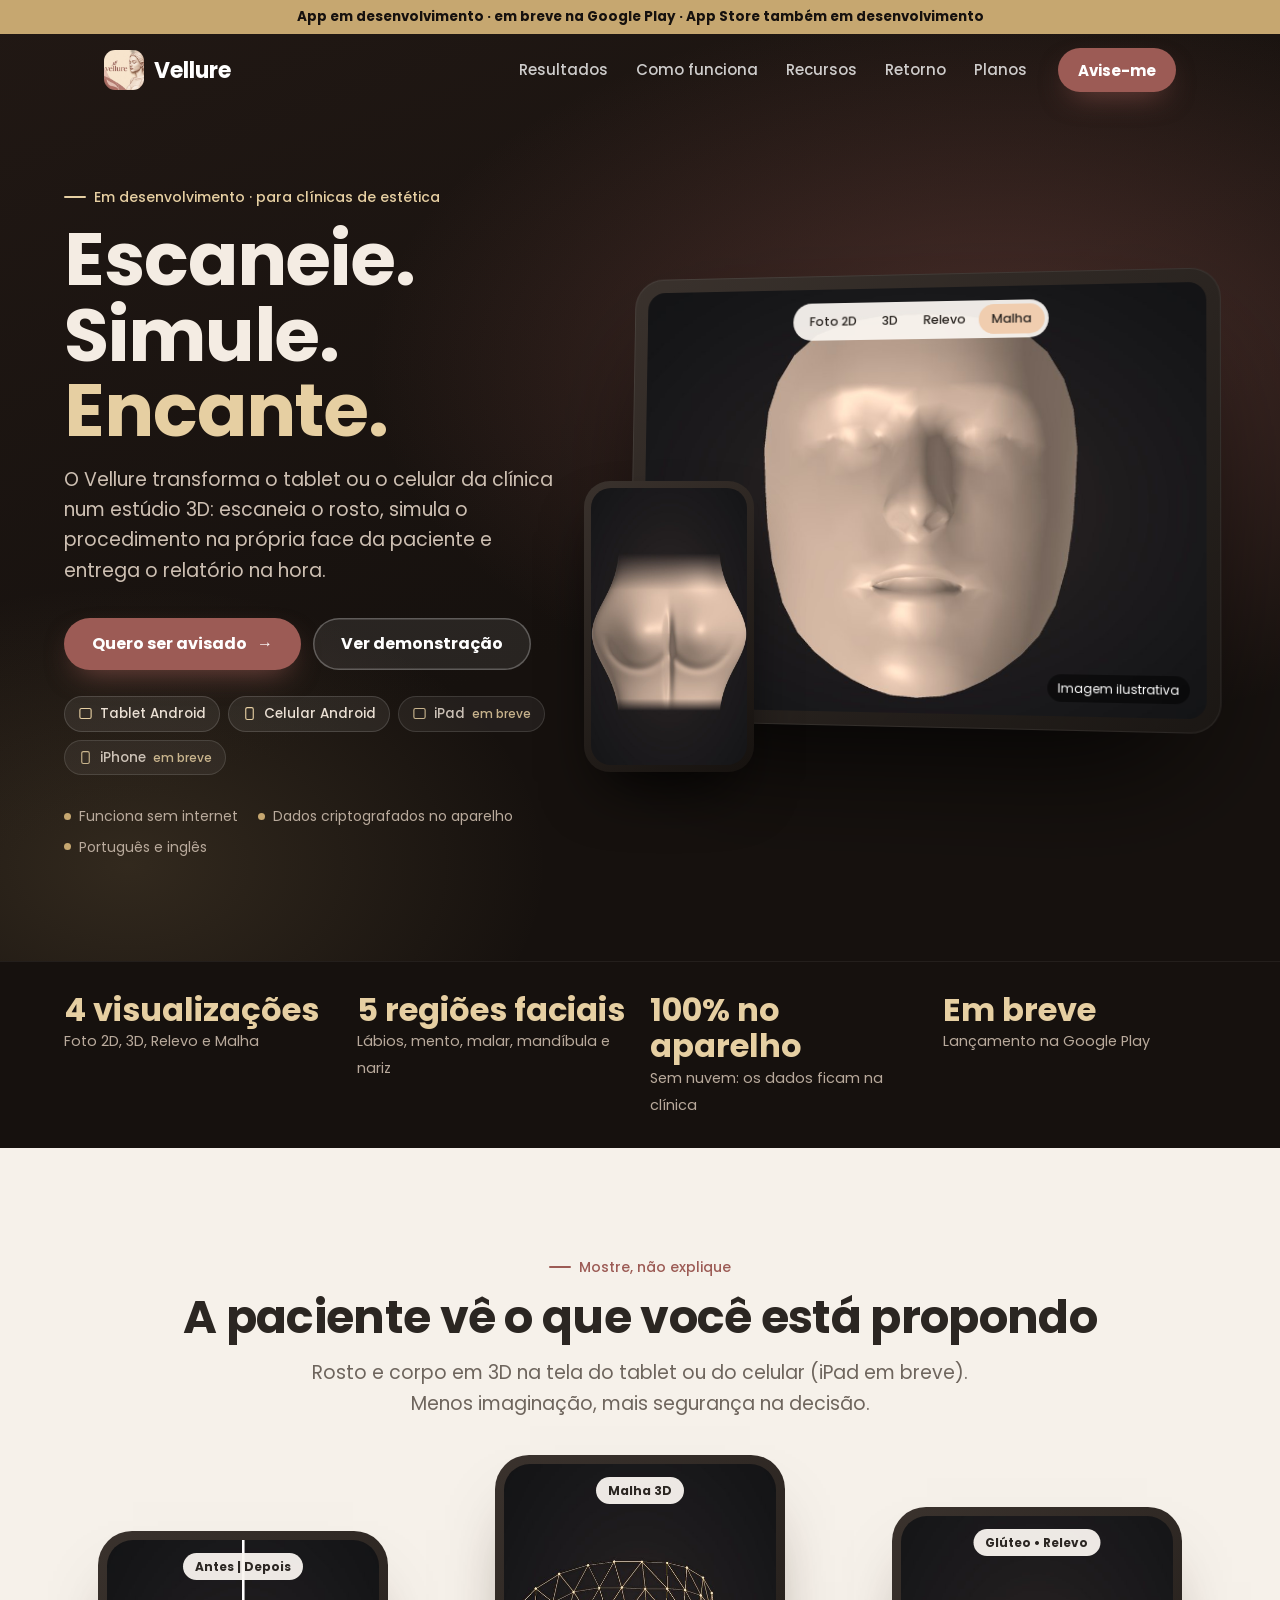
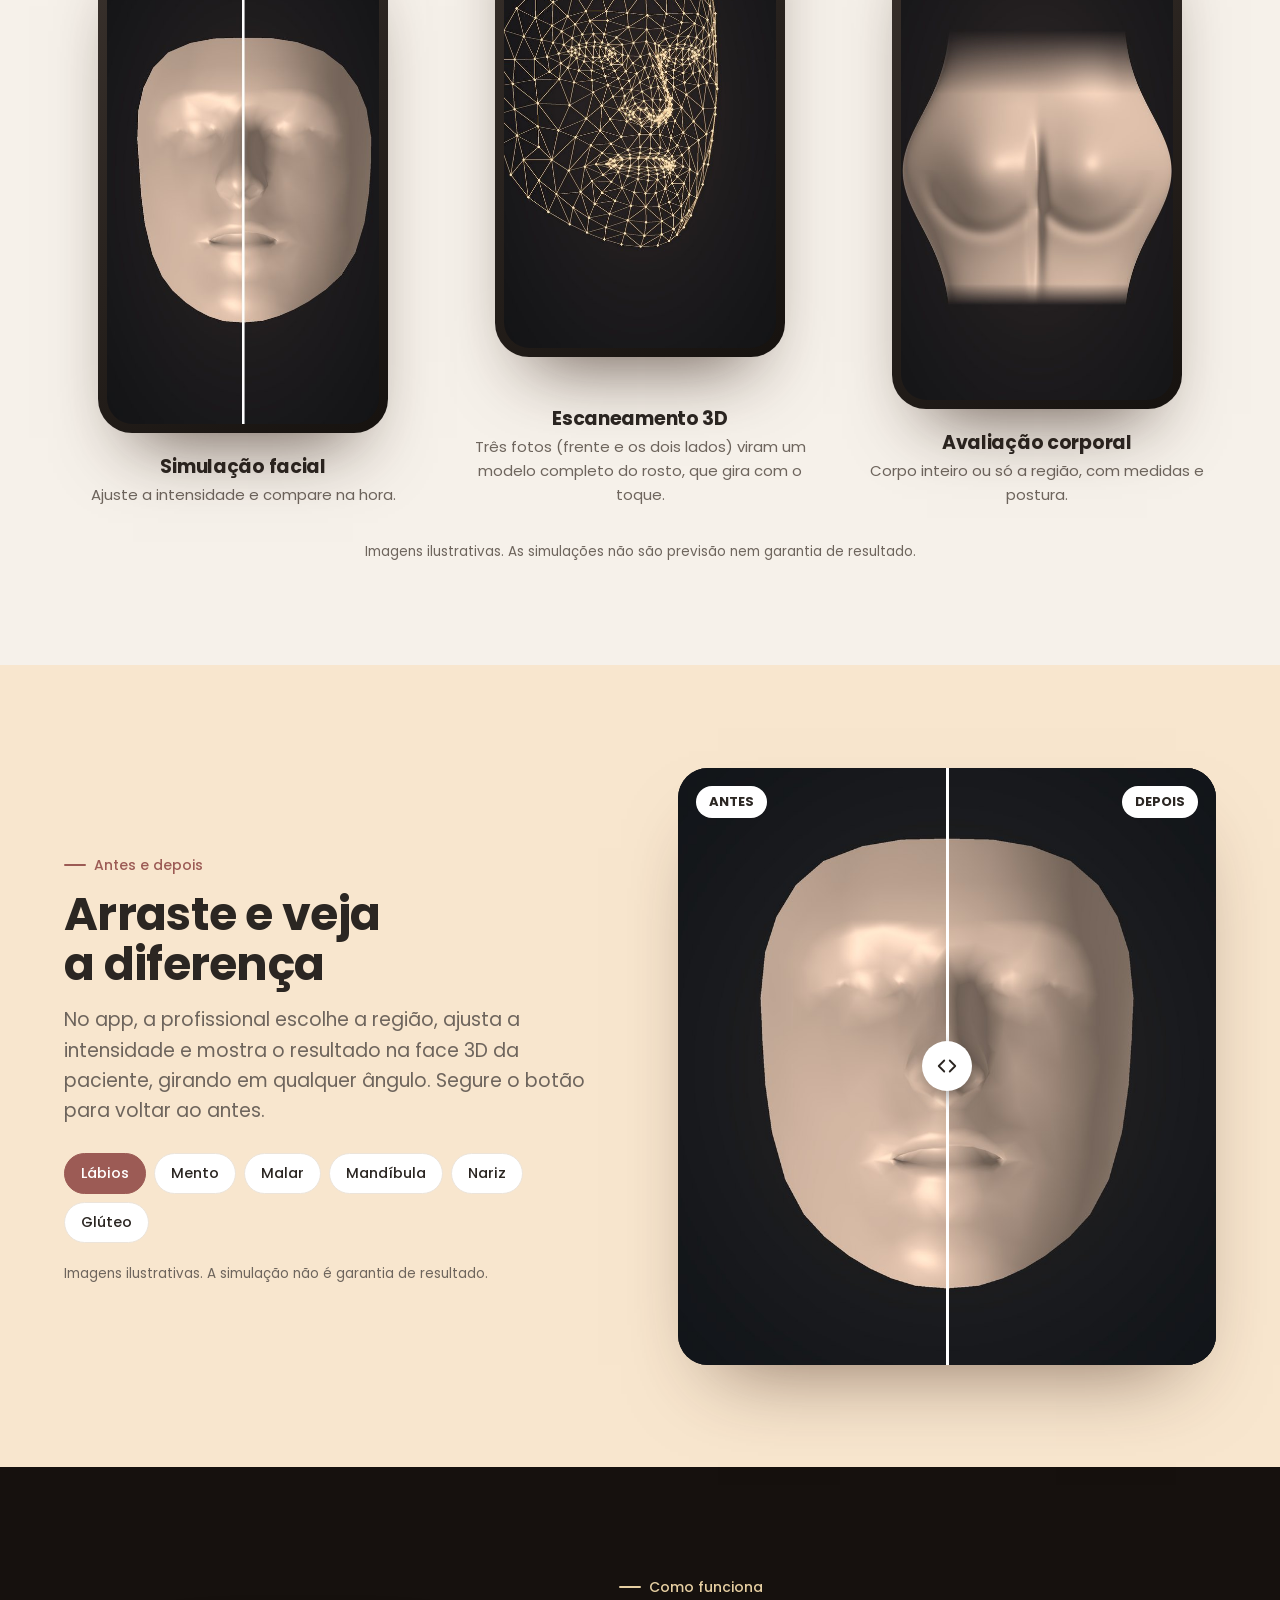
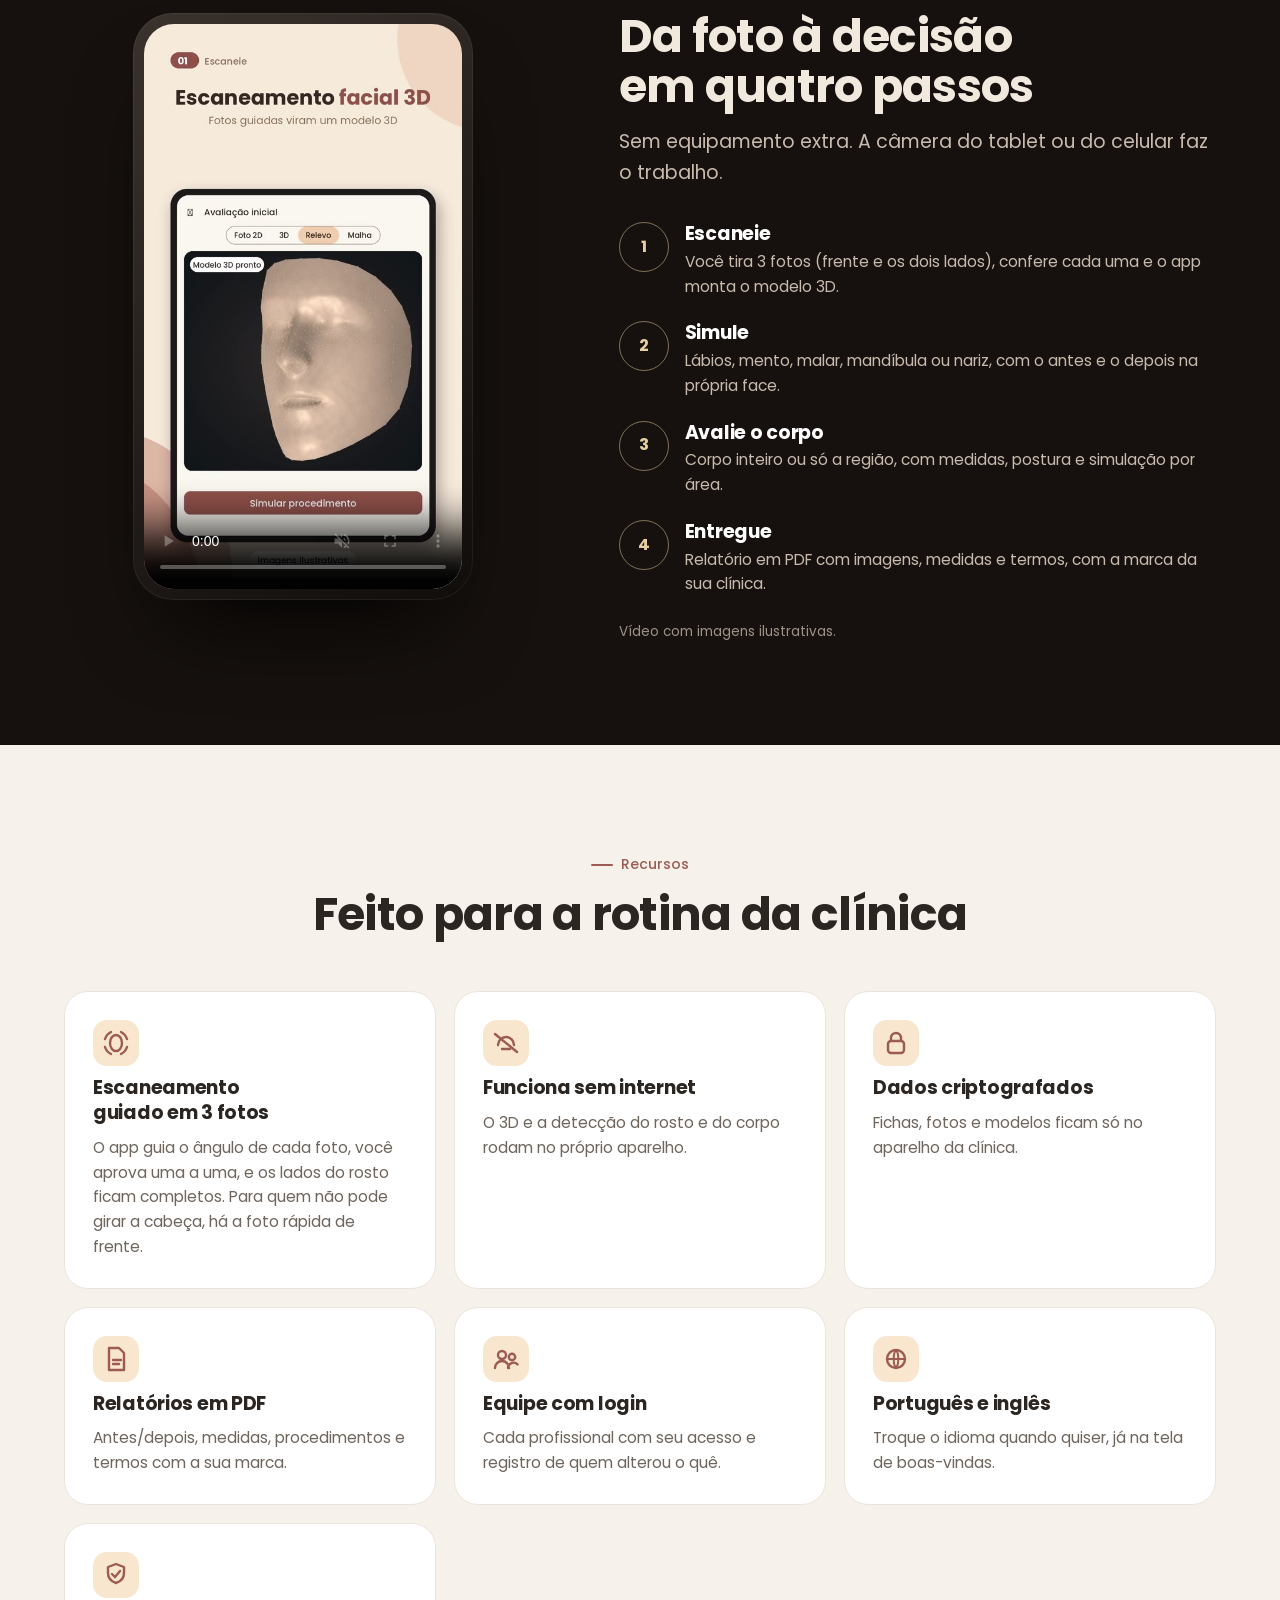
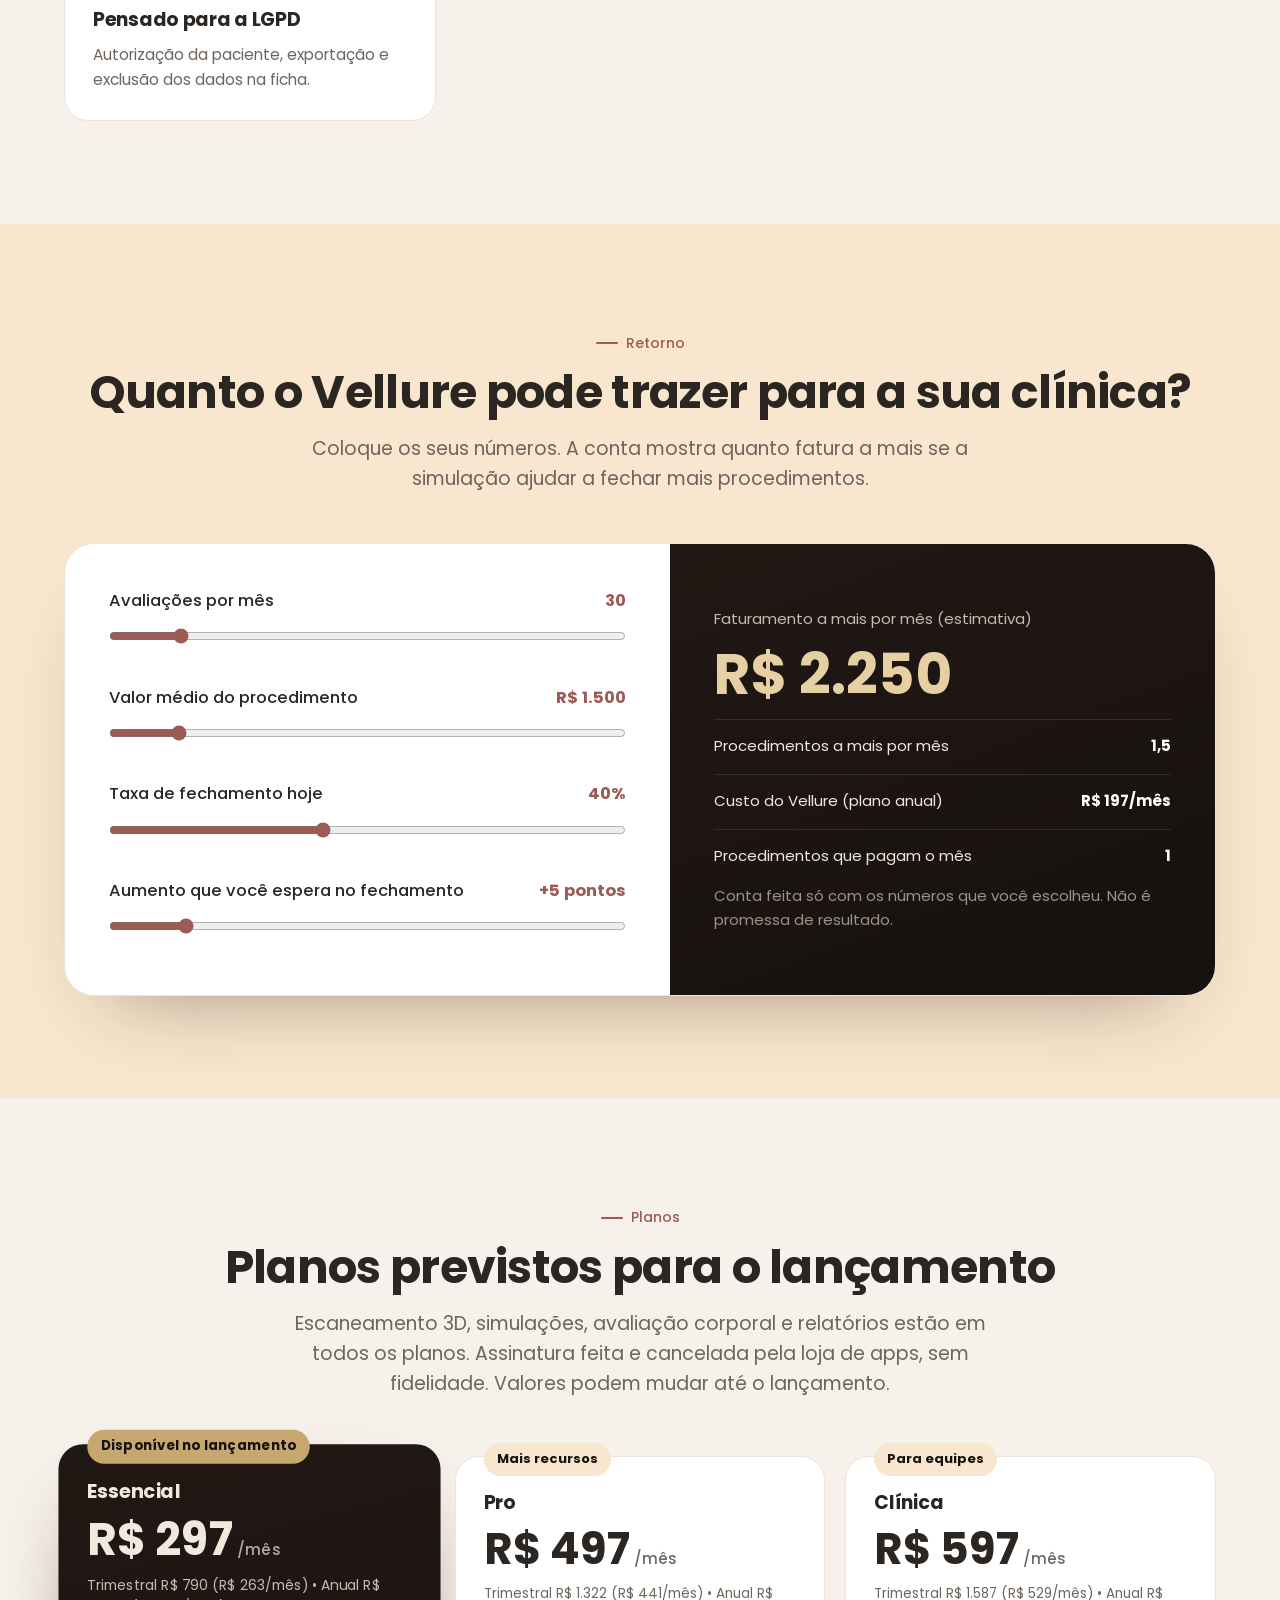
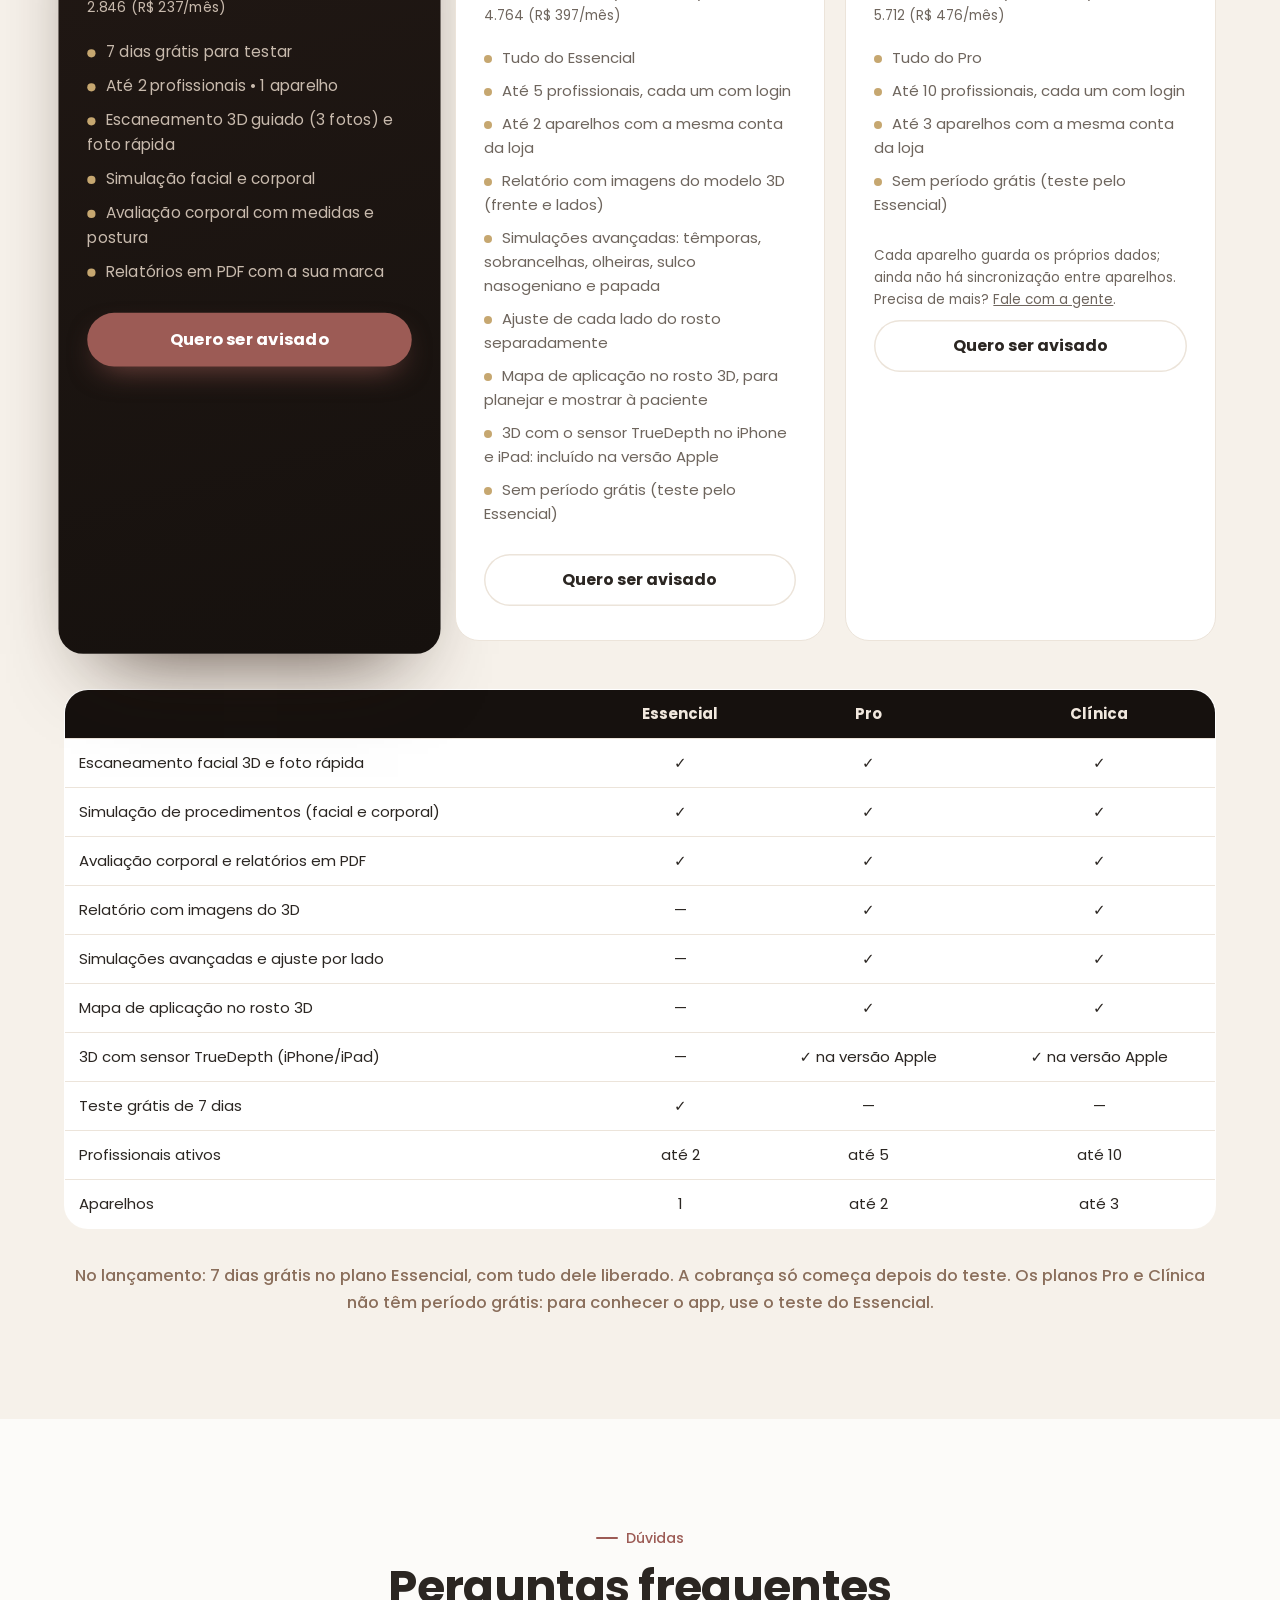
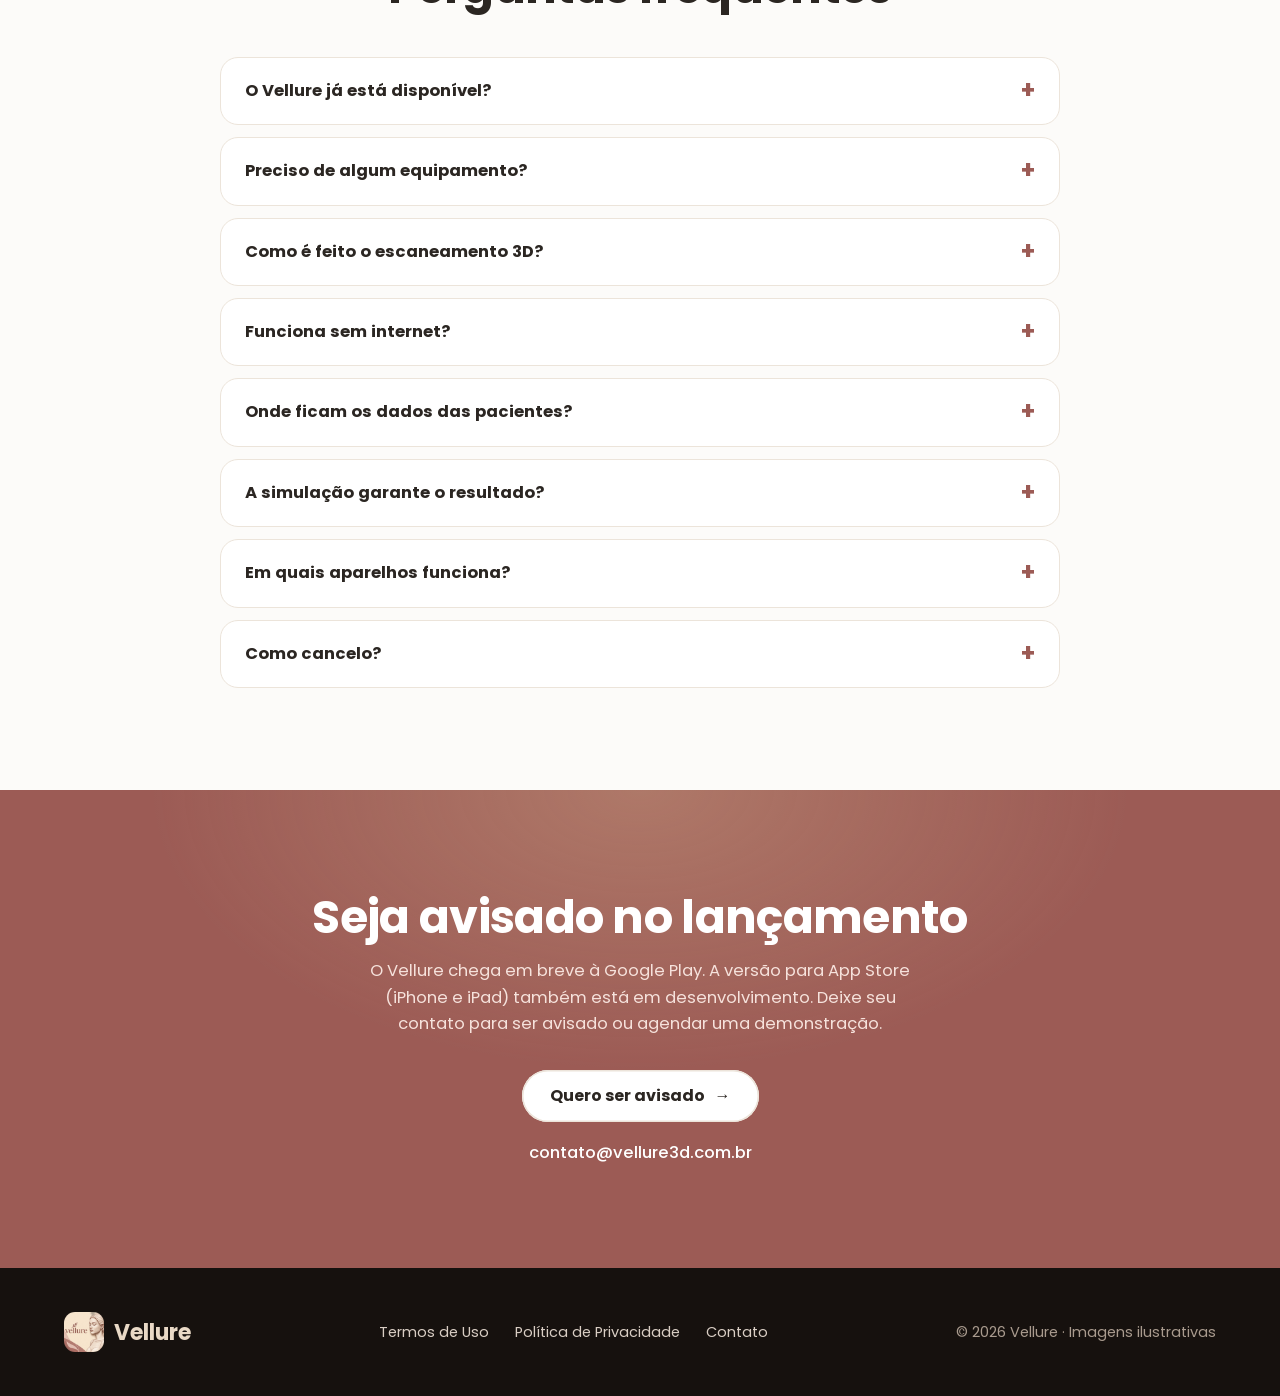
==== index.html @ b87f2107 "Plano Essencial: R$ 297/mês Co-Authored-By: Claude Opus 5.5 <noreply@anthropic.com> Claude-Session: " ====
<!DOCTYPE html>
<html lang="pt-BR">
<head>
<meta charset="utf-8">
<meta name="viewport" content="width=device-width, initial-scale=1">
<title>Vellure — App de avaliação estética 3D para clínicas | Simulação facial e corporal</title>
<meta name="description" content="App para clínicas de estética: escaneamento facial 3D pelo tablet ou celular, simulação de harmonização e procedimentos, avaliação corporal e relatórios em PDF.">
<meta name="keywords" content="app clínica de estética, escaneamento facial 3D, simulação de harmonização facial, avaliação corporal, simulador de procedimentos estéticos, antes e depois">
<meta property="og:type" content="website">
<meta property="og:locale" content="pt_BR">
<meta property="og:site_name" content="Vellure">
<meta property="og:title" content="Vellure — avaliação estética em 3D para clínicas">
<meta property="og:description" content="Escaneie o rosto em 3D, simule o procedimento e entregue o relatório na hora, no tablet ou celular da clínica.">
<meta property="og:image" content="https://vellure3d.com.br/assets/compartilhar.jpg">
<meta property="og:image:width" content="1200">
<meta property="og:image:height" content="630">
<meta property="og:url" content="https://vellure3d.com.br/">
<meta name="twitter:card" content="summary_large_image">
<link rel="canonical" href="https://vellure3d.com.br/">
<link rel="apple-touch-icon" href="assets/icone.png">
<meta name="theme-color" content="#16110E">
<link rel="icon" href="assets/favicon.png">
<link rel="stylesheet" href="style.css?v=4">
<script>document.documentElement.classList.add('js')</script>
<script type="application/ld+json">{"@context": "https://schema.org", "@type": "Organization", "name": "Vellure", "url": "https://vellure3d.com.br/", "logo": "https://vellure3d.com.br/assets/icone.png", "email": "contato@vellure3d.com.br", "areaServed": "BR"}</script>
<script type="application/ld+json">{"@context": "https://schema.org", "@type": "SoftwareApplication", "name": "Vellure", "applicationCategory": "MedicalApplication", "operatingSystem": "Android", "inLanguage": ["pt-BR", "en"], "url": "https://vellure3d.com.br/", "image": "https://vellure3d.com.br/assets/compartilhar.jpg", "description": "App para clínicas de estética: escaneamento facial 3D, simulação de procedimentos, avaliação corporal e relatórios em PDF no tablet ou celular.", "offers": {"@type": "Offer", "price": "297.00", "priceCurrency": "BRL", "description": "Plano Essencial mensal (previsto), com 7 dias grátis"}}</script>
<script type="application/ld+json">{"@context": "https://schema.org", "@type": "FAQPage", "mainEntity": [{"@type": "Question", "name": "O Vellure já está disponível?", "acceptedAnswer": {"@type": "Answer", "text": "Ainda não. O app está em desenvolvimento e em testes. O lançamento será primeiro na Google Play (Android) e depois para iPhone e iPad, que ainda estão em desenvolvimento. Mande um e-mail para contato@vellure3d.com.br para ser avisado."}}, {"@type": "Question", "name": "Preciso de algum equipamento?", "acceptedAnswer": {"@type": "Answer", "text": "Não. O Vellure usa a câmera do próprio tablet ou celular (iPad e iPhone em breve). Funciona bem no celular para o dia a dia; para mostrar à paciente, a tela maior de um tablet ajuda bastante."}}, {"@type": "Question", "name": "Como é feito o escaneamento 3D?", "acceptedAnswer": {"@type": "Answer", "text": "São 3 fotos: de frente, com o rosto virado uns 30° para um lado e uns 30° para o outro. O app mostra o ângulo certo de cada uma, você toca no botão para tirar, confere a foto e aprova antes de seguir. Leva menos de um minuto. Também existe a foto rápida, só de frente, para quem não pode girar a cabeça, mas o escaneamento gera um 3D mais completo."}}, {"@type": "Question", "name": "Funciona sem internet?", "acceptedAnswer": {"@type": "Answer", "text": "Sim. O escaneamento, as simulações e os relatórios funcionam offline. A internet só é usada para confirmar a assinatura na loja de apps."}}, {"@type": "Question", "name": "Onde ficam os dados das pacientes?", "acceptedAnswer": {"@type": "Answer", "text": "Somente no aparelho da clínica, em banco de dados criptografado. A Vellure não recebe nem armazena dados de pacientes. Os arquivos só saem do aparelho quando a clínica exporta, gera um relatório ou faz backup."}}, {"@type": "Question", "name": "A simulação garante o resultado?", "acceptedAnswer": {"@type": "Answer", "text": "Não. As simulações são ilustrativas e servem para alinhar expectativas. O resultado real depende da avaliação clínica, da técnica e de cada paciente."}}, {"@type": "Question", "name": "Em quais aparelhos funciona?", "acceptedAnswer": {"@type": "Answer", "text": "No lançamento: tablets e celulares Android. A versão para iPad e iPhone está em desenvolvimento e já vem com um extra pronto: nos aparelhos com Face ID, o 3D do rosto é feito com o sensor TrueDepth, que mede a profundidade real em 3 capturas (frente e os dois lados). Incluído nos planos Pro e Clínica."}}, {"@type": "Question", "name": "Como cancelo?", "acceptedAnswer": {"@type": "Answer", "text": "Pela própria loja de apps, em Assinaturas, a qualquer momento. Os 7 dias grátis são do plano Essencial: cancelando antes do fim deles, nada é cobrado."}}]}</script>
</head>
<body>

<header id="topo">
  <div class="aviso-dev"><span>App em desenvolvimento</span> · <span>em breve na Google&nbsp;Play</span> · <span>App&nbsp;Store também em desenvolvimento</span></div>
  <div class="topo">
    <a class="marca" href="#inicio"><img src="assets/icone.png" alt="Logo do Vellure">Vellure</a>
    <nav class="menu" aria-label="Seções">
      <a href="#resultados">Resultados</a>
      <a href="#como-funciona">Como funciona</a>
      <a href="#recursos">Recursos</a>
      <a href="#calculadora">Retorno</a>
      <a href="#planos">Planos</a>
    </nav>
    <a class="btn cheio" href="#contato">Avise-me</a>
  </div>
</header>

<main id="inicio">

<section class="hero">
  <div class="hero-in">
    <div>
      <span class="eyebrow">Em desenvolvimento · para clínicas de estética</span>
      <h1>Escaneie. Simule. <em>Encante.</em></h1>
      <p class="lead">O Vellure transforma o tablet ou o celular da clínica num estúdio 3D: escaneia o rosto, simula o procedimento na própria face da paciente e entrega o relatório na hora.</p>
      <div class="hero-acoes">
        <a class="btn cheio" href="#contato">Quero ser avisado <span class="seta">→</span></a>
        <a class="btn vidro" href="#como-funciona">Ver demonstração</a>
      </div>
      <div class="aparelhos" aria-label="Aparelhos compatíveis"><span class="ap"><svg viewBox="0 0 24 24" aria-hidden="true"><rect x="3" y="4" width="18" height="16" rx="2.5"/></svg>Tablet Android</span><span class="ap"><svg viewBox="0 0 24 24" aria-hidden="true"><rect x="6" y="2.5" width="12" height="19" rx="2.5"/></svg>Celular Android</span><span class="ap breve"><svg viewBox="0 0 24 24" aria-hidden="true"><rect x="3" y="4" width="18" height="16" rx="2.5"/></svg>iPad <em>em breve</em></span><span class="ap breve"><svg viewBox="0 0 24 24" aria-hidden="true"><rect x="6" y="2.5" width="12" height="19" rx="2.5"/></svg>iPhone <em>em breve</em></span></div>
      <div class="confianca"><span>Funciona sem internet</span><span>Dados criptografados no aparelho</span><span>Português e inglês</span></div>
    </div>
    <div class="palco">
      <div class="tablet">
        <div class="tela-t">
          <video id="loop" src="assets/hero-loop.mp4" poster="assets/hero-loop.jpg" autoplay muted loop playsinline aria-label="Modelo 3D de rosto girando"></video>
          <div class="abas" aria-hidden="true"><span>Foto 2D</span><span>3D</span><span id="ab-relevo">Relevo</span><span id="ab-malha" class="on">Malha</span></div>
          <span class="chip-tela">Imagem ilustrativa</span>
        </div>
      </div>
      <div class="celular"><img src="assets/tel-corpo.jpg" alt="Avaliação corporal em relevo 3D"></div>
    </div>
  </div>
</section>

<div class="faixa">
  <div class="wrap">
    <div><b>4 visualizações</b><span>Foto 2D, 3D, Relevo e Malha</span></div>
    <div><b>5 regiões faciais</b><span>Lábios, mento, malar, mandíbula e nariz</span></div>
    <div><b>100% no aparelho</b><span>Sem nuvem: os dados ficam na clínica</span></div>
    <div><b>Em breve</b><span>Lançamento na Google Play</span></div>
  </div>
</div>

<section class="band" id="resultados">
  <div class="wrap centro">
    <span class="eyebrow">Mostre, não explique</span>
    <h2>A paciente vê o que você está propondo</h2>
    <p class="lead">Rosto e corpo em 3D na tela do tablet ou do celular (iPad em breve). Menos imaginação, mais segurança na decisão.</p>
    <div class="trio">
      <figure class="surge">
        <div class="cel"><img src="assets/tel-face.jpg" alt="Face 3D com antes e depois lado a lado" loading="lazy"><span class="rot">Antes | Depois</span></div>
        <figcaption><h3>Simulação facial</h3><p>Ajuste a intensidade e compare na hora.</p></figcaption>
      </figure>
      <figure class="surge">
        <div class="cel"><img src="assets/tel-malha.jpg" alt="Malha 3D do rosto" loading="lazy"><span class="rot">Malha 3D</span></div>
        <figcaption><h3>Escaneamento 3D</h3><p>Três fotos (frente e os dois lados) viram um modelo completo do rosto, que gira com o toque.</p></figcaption>
      </figure>
      <figure class="surge">
        <div class="cel"><img src="assets/tel-corpo.jpg" alt="Glúteo em relevo 3D" loading="lazy"><span class="rot">Glúteo • Relevo</span></div>
        <figcaption><h3>Avaliação corporal</h3><p>Corpo inteiro ou só a região, com medidas e postura.</p></figcaption>
      </figure>
    </div>
    <p class="nota" style="margin-top:34px">Imagens ilustrativas. As simulações não são previsão nem garantia de resultado.</p>
  </div>
</section>

<section class="band creme">
  <div class="wrap ad">
    <div class="surge">
      <span class="eyebrow">Antes e depois</span>
      <h2>Arraste e veja a diferença</h2>
      <p class="lead">No app, a profissional escolhe a região, ajusta a intensidade e mostra o resultado na face 3D da paciente, girando em qualquer ângulo. Segure o botão para voltar ao antes.</p>
      <div class="chips"><span class="on">Lábios</span><span>Mento</span><span>Malar</span><span>Mandíbula</span><span>Nariz</span><span>Glúteo</span></div>
      <p class="nota" style="margin-top:20px">Imagens ilustrativas. A simulação não é garantia de resultado.</p>
    </div>
    <div class="comp surge" id="comp">
      <img src="assets/antes.jpg" alt="Antes: modelo 3D do rosto">
      <img class="depois" src="assets/depois.jpg" alt="Depois: simulação de volume nos lábios">
      <div class="barra"></div>
      <span class="rotulo" style="left:18px">ANTES</span>
      <span class="rotulo" style="right:18px">DEPOIS</span>
      <input type="range" min="0" max="100" value="50" aria-label="Comparar antes e depois" id="compx">
    </div>
  </div>
</section>

<section class="band escuro" id="como-funciona">
  <div class="wrap demo">
    <div class="cel-video surge">
      <video src="assets/demo.mp4" poster="assets/demo-capa.jpg" controls muted loop playsinline preload="metadata"></video>
    </div>
    <div>
      <span class="eyebrow">Como funciona</span>
      <h2>Da foto à decisão em quatro passos</h2>
      <p class="lead">Sem equipamento extra. A câmera do tablet ou do celular faz o trabalho.</p>
      <ol class="passos">
        <li><div><h3>Escaneie</h3><p>Você tira 3 fotos (frente e os dois lados), confere cada uma e o app monta o modelo 3D.</p></div></li>
        <li><div><h3>Simule</h3><p>Lábios, mento, malar, mandíbula ou nariz, com o antes e o depois na própria face.</p></div></li>
        <li><div><h3>Avalie o corpo</h3><p>Corpo inteiro ou só a região, com medidas, postura e simulação por área.</p></div></li>
        <li><div><h3>Entregue</h3><p>Relatório em PDF com imagens, medidas e termos, com a marca da sua clínica.</p></div></li>
      </ol>
      <p class="nota" style="color:#9E9288;margin-top:24px">Vídeo com imagens ilustrativas.</p>
    </div>
  </div>
</section>

<section class="band" id="recursos">
  <div class="wrap centro">
    <span class="eyebrow">Recursos</span>
    <h2>Feito para a rotina da clínica</h2>
    <div class="recursos" style="text-align:left">
      <div class="recurso surge"><svg viewBox="0 0 46 46" aria-hidden="true"><rect width="46" height="46" rx="14" fill="#F8E6CE"/><ellipse cx="23" cy="23" rx="6" ry="8" fill="none" stroke="#9C5B55" stroke-width="2.4"/><path d="M12 19a12 12 0 0 1 6-7M34 27a12 12 0 0 1-6 7M28 12a12 12 0 0 1 6 7M18 34a12 12 0 0 1-6-7" fill="none" stroke="#9C5B55" stroke-width="2.4" stroke-linecap="round"/></svg><h3>Escaneamento guiado em 3 fotos</h3><p>O app guia o ângulo de cada foto, você aprova uma a uma, e os lados do rosto ficam completos. Para quem não pode girar a cabeça, há a foto rápida de frente.</p></div>
      <div class="recurso surge"><svg viewBox="0 0 46 46" aria-hidden="true"><rect width="46" height="46" rx="14" fill="#F8E6CE"/><path d="M15 25a8 8 0 0 1 16 0M19 29h8" stroke="#9C5B55" stroke-width="2.4" fill="none" stroke-linecap="round"/><path d="M12 14l22 18" stroke="#9C5B55" stroke-width="2.4" stroke-linecap="round"/></svg><h3>Funciona sem internet</h3><p>O 3D e a detecção do rosto e do corpo rodam no próprio aparelho.</p></div>
      <div class="recurso surge"><svg viewBox="0 0 46 46" aria-hidden="true"><rect width="46" height="46" rx="14" fill="#F8E6CE"/><rect x="15" y="21" width="16" height="12" rx="3" fill="none" stroke="#9C5B55" stroke-width="2.4"/><path d="M18 21v-3a5 5 0 0 1 10 0v3" fill="none" stroke="#9C5B55" stroke-width="2.4"/></svg><h3>Dados criptografados</h3><p>Fichas, fotos e modelos ficam só no aparelho da clínica.</p></div>
      <div class="recurso surge"><svg viewBox="0 0 46 46" aria-hidden="true"><rect width="46" height="46" rx="14" fill="#F8E6CE"/><path d="M16 12h10l5 5v17H16z" fill="none" stroke="#9C5B55" stroke-width="2.4" stroke-linejoin="round"/><path d="M20 24h8M20 28h6" stroke="#9C5B55" stroke-width="2.4" stroke-linecap="round"/></svg><h3>Relatórios em PDF</h3><p>Antes/depois, medidas, procedimentos e termos com a sua marca.</p></div>
      <div class="recurso surge"><svg viewBox="0 0 46 46" aria-hidden="true"><rect width="46" height="46" rx="14" fill="#F8E6CE"/><circle cx="19" cy="19" r="4" fill="none" stroke="#9C5B55" stroke-width="2.4"/><circle cx="29" cy="21" r="3.2" fill="none" stroke="#9C5B55" stroke-width="2.4"/><path d="M12 32a7 7 0 0 1 14 0M25 32a5.5 5.5 0 0 1 9.5-3.6" fill="none" stroke="#9C5B55" stroke-width="2.4" stroke-linecap="round"/></svg><h3>Equipe com login</h3><p>Cada profissional com seu acesso e registro de quem alterou o quê.</p></div>
      <div class="recurso surge"><svg viewBox="0 0 46 46" aria-hidden="true"><rect width="46" height="46" rx="14" fill="#F8E6CE"/><circle cx="23" cy="23" r="9" fill="none" stroke="#9C5B55" stroke-width="2.4"/><path d="M14 23h18M23 14c3 3 3 15 0 18M23 14c-3 3-3 15 0 18" fill="none" stroke="#9C5B55" stroke-width="2"/></svg><h3>Português e inglês</h3><p>Troque o idioma quando quiser, já na tela de boas-vindas.</p></div>
      <div class="recurso surge"><svg viewBox="0 0 46 46" aria-hidden="true"><rect width="46" height="46" rx="14" fill="#F8E6CE"/><path d="M23 12l8 3v6c0 5-3.5 8.5-8 10-4.5-1.5-8-5-8-10v-6z" fill="none" stroke="#9C5B55" stroke-width="2.4" stroke-linejoin="round"/><path d="M19 22l3 3 5-6" fill="none" stroke="#9C5B55" stroke-width="2.4" stroke-linecap="round"/></svg><h3>Pensado para a LGPD</h3><p>Autorização da paciente, exportação e exclusão dos dados na ficha.</p></div>
    </div>
  </div>
</section>

<section class="band creme" id="calculadora">
  <div class="wrap centro">
    <span class="eyebrow">Retorno</span>
    <h2>Quanto o Vellure pode trazer para a sua clínica?</h2>
    <p class="lead">Coloque os seus números. A conta mostra quanto fatura a mais se a simulação ajudar a fechar mais procedimentos.</p>
    <div class="calc surge">
      <div class="calc-in">
        <div class="campo"><label for="c-av">Avaliações por mês <output id="o-av"></output></label><input type="range" id="c-av" min="5" max="200" step="1" value="30"></div>
        <div class="campo"><label for="c-tk">Valor médio do procedimento <output id="o-tk"></output></label><input type="range" id="c-tk" min="300" max="10000" step="100" value="1500"></div>
        <div class="campo"><label for="c-fc">Taxa de fechamento hoje <output id="o-fc"></output></label><input type="range" id="c-fc" min="5" max="90" step="1" value="40"></div>
        <div class="campo"><label for="c-ga">Aumento que você espera no fechamento <output id="o-ga"></output></label><input type="range" id="c-ga" min="1" max="30" step="1" value="5"></div>
      </div>
      <div class="calc-out" aria-live="polite">
        <p>Faturamento a mais por mês (estimativa)</p>
        <div class="grande" id="r-rec">R$ 0</div>
        <div class="linha"><span>Procedimentos a mais por mês</span><b id="r-proc">0</b></div>
        <div class="linha"><span>Custo do Vellure (plano anual)</span><b>R$ 197/mês</b></div>
        <div class="linha"><span>Procedimentos que pagam o mês</span><b id="r-paga">1</b></div>
        <p class="nota" style="color:#9E9288">Conta feita só com os números que você escolheu. Não é promessa de resultado.</p>
      </div>
    </div>
  </div>
</section>

<section class="band" id="planos">
  <div class="wrap centro">
    <span class="eyebrow">Planos</span>
    <h2>Planos previstos para o lançamento</h2>
    <p class="lead">Escaneamento 3D, simulações, avaliação corporal e relatórios estão em todos os planos. Assinatura feita e cancelada pela loja de apps, sem fidelidade. Valores podem mudar até o lançamento.</p>
    <div class="planos">
      <div class="plano dest">
        <span class="badge">Disponível no lançamento</span>
        <h3>Essencial</h3>
        <div class="preco">R$ 297<small> /mês</small></div>
        <p class="nota">Trimestral R$ 790 (R$ 263/mês) • Anual R$ 2.846 (R$ 237/mês)</p>
        <ul><li>7 dias grátis para testar</li><li>Até 2 profissionais • 1 aparelho</li><li>Escaneamento 3D guiado (3 fotos) e foto rápida</li><li>Simulação facial e corporal</li><li>Avaliação corporal com medidas e postura</li><li>Relatórios em PDF com a sua marca</li></ul>
        <a class="btn cheio" href="#contato">Quero ser avisado</a>
      </div>
      <div class="plano">
        <span class="badge" style="background:var(--creme)">Mais recursos</span>
        <h3>Pro</h3>
        <div class="preco">R$ 497<small> /mês</small></div>
        <p class="nota">Trimestral R$ 1.322 (R$ 441/mês) • Anual R$ 4.764 (R$ 397/mês)</p>
        <ul><li>Tudo do Essencial</li><li>Até 5 profissionais, cada um com login</li><li>Até 2 aparelhos com a mesma conta da loja</li><li>Relatório com imagens do modelo 3D (frente e lados)</li><li>Simulações avançadas: têmporas, sobrancelhas, olheiras, sulco nasogeniano e papada</li><li>Ajuste de cada lado do rosto separadamente</li><li>Mapa de aplicação no rosto 3D, para planejar e mostrar à paciente</li><li>3D com o sensor TrueDepth no iPhone e iPad: incluído na versão Apple</li><li>Sem período grátis (teste pelo Essencial)</li></ul>
        <a class="btn claro" href="#contato">Quero ser avisado</a>
      </div>
      <div class="plano">
        <span class="badge" style="background:var(--creme)">Para equipes</span>
        <h3>Clínica</h3>
        <div class="preco">R$ 597<small> /mês</small></div>
        <p class="nota">Trimestral R$ 1.587 (R$ 529/mês) • Anual R$ 5.712 (R$ 476/mês)</p>
        <ul><li>Tudo do Pro</li><li>Até 10 profissionais, cada um com login</li><li>Até 3 aparelhos com a mesma conta da loja</li><li>Sem período grátis (teste pelo Essencial)</li></ul>
        <p class="nota">Cada aparelho guarda os próprios dados; ainda não há sincronização entre aparelhos. Precisa de mais? <a href="mailto:contato@vellure3d.com.br?subject=Plano%20Cl%C3%ADnica">Fale com a gente</a>.</p>
        <a class="btn claro" href="#contato">Quero ser avisado</a>
      </div>
    </div>
    <div class="comparar">
      <table>
        <thead><tr><th></th><th>Essencial</th><th>Pro</th><th>Clínica</th></tr></thead>
        <tbody>
          <tr><td>Escaneamento facial 3D e foto rápida</td><td>✓</td><td>✓</td><td>✓</td></tr>
          <tr><td>Simulação de procedimentos (facial e corporal)</td><td>✓</td><td>✓</td><td>✓</td></tr>
          <tr><td>Avaliação corporal e relatórios em PDF</td><td>✓</td><td>✓</td><td>✓</td></tr>
          <tr><td>Relatório com imagens do 3D</td><td>—</td><td>✓</td><td>✓</td></tr>
          <tr><td>Simulações avançadas e ajuste por lado</td><td>—</td><td>✓</td><td>✓</td></tr>
          <tr><td>Mapa de aplicação no rosto 3D</td><td>—</td><td>✓</td><td>✓</td></tr>
          <tr><td>3D com sensor TrueDepth (iPhone/iPad)</td><td>—</td><td>✓ na versão Apple</td><td>✓ na versão Apple</td></tr>
          <tr><td>Teste grátis de 7 dias</td><td>✓</td><td>—</td><td>—</td></tr>
          <tr><td>Profissionais ativos</td><td>até 2</td><td>até 5</td><td>até 10</td></tr>
          <tr><td>Aparelhos</td><td>1</td><td>até 2</td><td>até 3</td></tr>
        </tbody>
      </table>
    </div>
    <p class="teste">No lançamento: 7 dias grátis no plano Essencial, com tudo dele liberado. A cobrança só começa depois do teste. Os planos Pro e Clínica não têm período grátis: para conhecer o app, use o teste do Essencial.</p>
  </div>
</section>

<section class="band" id="perguntas" style="background:var(--papel)">
  <div class="wrap centro">
    <span class="eyebrow">Dúvidas</span>
    <h2>Perguntas frequentes</h2>
    <div class="faq">
      <details><summary>O Vellure já está disponível?</summary><p>Ainda não. O app está em desenvolvimento e em testes. O lançamento será primeiro na Google Play (Android) e depois para iPhone e iPad, que ainda estão em desenvolvimento. Mande um e-mail para contato@vellure3d.com.br para ser avisado.</p></details>
      <details><summary>Preciso de algum equipamento?</summary><p>Não. O Vellure usa a câmera do próprio tablet ou celular (iPad e iPhone em breve). Funciona bem no celular para o dia a dia; para mostrar à paciente, a tela maior de um tablet ajuda bastante.</p></details>
      <details><summary>Como é feito o escaneamento 3D?</summary><p>São 3 fotos: de frente, com o rosto virado uns 30° para um lado e uns 30° para o outro. O app mostra o ângulo certo de cada uma, você toca no botão para tirar, confere a foto e aprova antes de seguir. Leva menos de um minuto. Também existe a foto rápida, só de frente, para quem não pode girar a cabeça, mas o escaneamento gera um 3D mais completo.</p></details>
      <details><summary>Funciona sem internet?</summary><p>Sim. O escaneamento, as simulações e os relatórios funcionam offline. A internet só é usada para confirmar a assinatura na loja de apps.</p></details>
      <details><summary>Onde ficam os dados das pacientes?</summary><p>Somente no aparelho da clínica, em banco de dados criptografado. A Vellure não recebe nem armazena dados de pacientes. Os arquivos só saem do aparelho quando a clínica exporta, gera um relatório ou faz backup.</p></details>
      <details><summary>A simulação garante o resultado?</summary><p>Não. As simulações são ilustrativas e servem para alinhar expectativas. O resultado real depende da avaliação clínica, da técnica e de cada paciente.</p></details>
      <details><summary>Em quais aparelhos funciona?</summary><p>No lançamento: tablets e celulares Android. A versão para iPad e iPhone está em desenvolvimento e já vem com um extra pronto: nos aparelhos com Face ID, o 3D do rosto é feito com o sensor TrueDepth, que mede a profundidade real em 3 capturas (frente e os dois lados). Incluído nos planos Pro e Clínica.</p></details>
      <details><summary>Como cancelo?</summary><p>Pela própria loja de apps, em Assinaturas, a qualquer momento. Os 7 dias grátis são do plano Essencial: cancelando antes do fim deles, nada é cobrado.</p></details>
    </div>
  </div>
</section>

<section class="band final" id="contato">
  <div class="wrap">
    <h2>Seja avisado no lançamento</h2>
    <p>O Vellure chega em breve à Google Play. A versão para App Store (iPhone e iPad) também está em desenvolvimento. Deixe seu contato para ser avisado ou agendar uma demonstração.</p>
    <a class="btn claro" href="mailto:contato@vellure3d.com.br?subject=Quero%20ser%20avisado%20do%20lan%C3%A7amento%20do%20Vellure">Quero ser avisado <span class="seta">→</span></a>
    <span class="contato">contato@vellure3d.com.br</span>
  </div>
</section>

</main>

<footer>
  <div class="rodape">
    <a class="marca" href="#inicio" style="color:#E9D9C6"><img src="assets/icone.png" alt="Logo do Vellure">Vellure</a>
    <nav aria-label="Rodapé">
      <a href="termos.html">Termos de Uso</a>
      <a href="privacidade.html">Política de Privacidade</a>
      <a href="#contato">Contato</a>
    </nav>
    <span>© 2026 Vellure · Imagens ilustrativas</span>
  </div>
</footer>

<script>
{
  const topo = document.getElementById('topo');
  const onScroll = () => topo.classList.toggle('solido', scrollY > 40);
  addEventListener('scroll', onScroll, { passive: true });
  onScroll();

  const comp = document.getElementById('comp');
  const cx = document.getElementById('compx');
  const setX = v => comp.style.setProperty('--x', v + '%');
  cx.addEventListener('input', () => setX(cx.value));
  setX(cx.value);

  const loop = document.getElementById('loop');
  const abR = document.getElementById('ab-relevo'), abM = document.getElementById('ab-malha');
  const sync = () => {
    const t = (loop.currentTime || 0) % 6;
    const malha = Math.cos(2 * Math.PI * t / 6) > 0;
    abM.classList.toggle('on', malha);
    abR.classList.toggle('on', !malha);
  };
  loop.addEventListener('timeupdate', sync);

  const $ = id => document.getElementById(id);
  const brl = v => 'R$ ' + Math.round(v).toLocaleString('pt-BR');
  const calc = () => {
    const av = +$('c-av').value, tk = +$('c-tk').value, fc = +$('c-fc').value, ga = +$('c-ga').value;
    $('o-av').textContent = av;
    $('o-tk').textContent = brl(tk);
    $('o-fc').textContent = fc + '%';
    $('o-ga').textContent = '+' + ga + ' pontos';
    const extra = av * Math.min(ga, 100 - fc) / 100;
    $('r-proc').textContent = extra.toLocaleString('pt-BR', { maximumFractionDigits: 1 });
    $('r-rec').textContent = brl(extra * tk);
    $('r-paga').textContent = Math.max(1, Math.ceil(197 / tk));
  };
  ['c-av', 'c-tk', 'c-fc', 'c-ga'].forEach(id => $(id).addEventListener('input', calc));
  calc();

  const io = new IntersectionObserver(es => es.forEach(e => {
    if (e.isIntersecting) { e.target.classList.add('vis'); io.unobserve(e.target); }
  }), { threshold: 0.15 });
  document.querySelectorAll('.surge').forEach(el => io.observe(el));
}
</script>
</body>
</html>
---- style.css ----
/*
VOICE: premium e calmo, como uma clínica de alto padrão; frases curtas.
IDEA: a consulta de avaliação: o tablet na mão da profissional mostrando o 3D da paciente.
PICTURE: tablet com o 3D girando (vídeo em loop) + celular sobreposto; depois três celulares com resultados.
COLOUR and TYPE: noite quente #16110E com brilho rosé, creme Vellure #F8E6CE, rosé #9C5B55, dourado #C6A770, taupe #8A6E5B; Poppins (fonte do app).
LAYOUT: abertura escura em tela cheia, faixas alternando creme/branco/escuro, calculadora e planos centrados.
*/
@font-face{font-family:Poppins;src:url(fonts/Poppins-Light.ttf) format("truetype");font-weight:300;font-display:swap}
@font-face{font-family:Poppins;src:url(fonts/Poppins-Regular.ttf) format("truetype");font-weight:400;font-display:swap}
@font-face{font-family:Poppins;src:url(fonts/Poppins-Medium.ttf) format("truetype");font-weight:500;font-display:swap}
@font-face{font-family:Poppins;src:url(fonts/Poppins-Bold.ttf) format("truetype");font-weight:700;font-display:swap}

:root{
  color-scheme:light;
  --noite:#16110E;--noite2:#211814;--creme:#F8E6CE;--creme2:#F6F1EA;--papel:#FCFBF9;
  --taupe:#8A6E5B;--rose:#9C5B55;--rose-esc:#7E4440;--ouro:#C6A770;--ouro-cl:#E6CFA2;
  --ink:#2B2622;--suave:#6E655D;--linha:#ECE4DA;--raio:24px;
}
*{box-sizing:border-box;min-width:0}
html{scroll-behavior:smooth;scroll-padding-top:80px}
body{margin:0;background:var(--creme2);color:var(--ink);font:400 16.5px/1.6 Poppins,system-ui,-apple-system,"Segoe UI",sans-serif;overflow-x:clip}
img,video{max-width:100%;display:block}
a{color:inherit}
h1,h2,h3{margin:0;font-weight:700;letter-spacing:-.015em;text-wrap:balance}
h1{font-size:clamp(40px,6vw,74px);line-height:1.02}
h2{font-size:clamp(30px,3.8vw,46px);line-height:1.08}
h3{font-size:19px;line-height:1.3;font-weight:600}
p{margin:0}
.band{padding:clamp(64px,8vw,120px) max(5vw,18px)}
.wrap{max-width:1200px;margin:0 auto}
.centro{text-align:center}
.centro .lead{margin-inline:auto}
.lead{font-size:clamp(17px,1.5vw,19px);color:var(--suave);max-width:58ch;margin-top:16px}
.nota{font-size:13.5px;color:var(--suave)}
.eyebrow{display:inline-flex;align-items:center;gap:8px;font-size:14px;font-weight:500;color:var(--rose);margin-bottom:14px}
.eyebrow::before{content:"";width:22px;height:2px;background:currentColor;border-radius:2px}

/* botões */
.btn{display:inline-flex;align-items:center;justify-content:center;gap:10px;min-height:52px;padding:14px 28px;border-radius:999px;font:600 16px/1 Poppins,sans-serif;text-decoration:none;border:0;cursor:pointer;transition:transform .2s,background .2s,box-shadow .2s}
.btn:hover{transform:translateY(-2px)}
.btn:focus-visible,a:focus-visible,summary:focus-visible,input:focus-visible{outline:3px solid var(--ouro);outline-offset:3px}
.btn.cheio{background:var(--rose);color:#fff;box-shadow:0 12px 30px -12px rgba(156,91,85,.8)}
.btn.cheio:hover{background:var(--rose-esc)}
.btn.vidro{background:rgba(255,255,255,.08);color:#fff;box-shadow:inset 0 0 0 1.5px rgba(255,255,255,.25)}
.btn.claro{background:#fff;color:var(--ink);box-shadow:inset 0 0 0 1.5px var(--linha)}
.seta{transition:transform .2s}.btn:hover .seta{transform:translateX(4px)}

/* topo */
header{position:fixed;inset:0 0 auto;z-index:30;transition:background .3s,box-shadow .3s}
header.solido{background:rgba(22,17,14,.88);backdrop-filter:blur(12px);box-shadow:0 1px 0 rgba(255,255,255,.06)}
header.claro{position:sticky;background:rgba(246,241,234,.92);backdrop-filter:blur(12px);border-bottom:1px solid var(--linha)}
.topo{max-width:1200px;margin:0 auto;display:flex;align-items:center;gap:18px;padding:14px max(5vw,18px)}
.marca{display:flex;align-items:center;gap:10px;text-decoration:none;font-weight:700;font-size:22px;color:#fff}
header.claro .marca{color:var(--rose)}
.marca img{width:40px;height:40px;border-radius:11px}
nav.menu{display:flex;gap:2px;margin-left:auto}
nav.menu a{text-decoration:none;color:rgba(255,255,255,.78);font-weight:500;font-size:15px;padding:10px 13px;border-radius:12px}
nav.menu a:hover{color:#fff;background:rgba(255,255,255,.08)}
.topo .btn{min-height:44px;padding:10px 20px;font-size:15px}

/* abertura */
.hero{position:relative;background:radial-gradient(900px 520px at 78% 38%,rgba(156,91,85,.38),transparent 70%),radial-gradient(600px 400px at 10% 90%,rgba(198,167,112,.16),transparent 70%),linear-gradient(160deg,var(--noite2),var(--noite) 60%);color:#F4ECE3;overflow:hidden;padding:clamp(120px,14vw,150px) max(5vw,18px) clamp(70px,8vw,110px)}
.hero-in{max-width:1200px;margin:0 auto;display:grid;grid-template-columns:minmax(0,.95fr) minmax(0,1.15fr);gap:clamp(32px,5vw,70px);align-items:center;position:relative;z-index:1}
.hero h1 em{font-style:normal;color:var(--ouro-cl)}
.hero .lead{color:#CDBFB2}
.hero .eyebrow{color:var(--ouro-cl)}
.hero-acoes{display:flex;gap:12px;flex-wrap:wrap;margin-top:32px}
.confianca{display:flex;flex-wrap:wrap;gap:8px 20px;margin-top:30px;font-size:14px;color:#B9AA9C}
.confianca span{display:inline-flex;align-items:center;gap:8px}
.confianca span::before{content:"";width:7px;height:7px;border-radius:50%;background:var(--ouro)}

.palco{position:relative;padding-bottom:40px}
.tablet{position:relative;border-radius:30px;padding:14px;background:linear-gradient(145deg,#3a322d,#1b1714);box-shadow:0 60px 120px -40px rgba(0,0,0,.9),0 0 0 1px rgba(255,255,255,.07) inset;transform:perspective(1600px) rotateY(-9deg) rotateX(3deg);transition:transform .6s}
.palco:hover .tablet{transform:perspective(1600px) rotateY(-4deg) rotateX(1deg)}
.tela-t{position:relative;border-radius:18px;overflow:hidden;aspect-ratio:4/3;background:#121316}
.tela-t video,.tela-t img{width:100%;height:100%;object-fit:cover}
.abas{position:absolute;top:14px;left:50%;transform:translateX(-50%);display:flex;background:rgba(250,246,241,.94);border-radius:999px;padding:4px;font-size:12.5px;font-weight:500;color:var(--ink);white-space:nowrap}
.abas span{padding:5px 13px;border-radius:999px;transition:background .4s}
.abas .on{background:#F0CDAF}
.chip-tela{position:absolute;right:16px;bottom:14px;background:rgba(0,0,0,.5);color:#fff;font-size:12px;padding:4px 10px;border-radius:999px}
.celular{position:absolute;left:-6%;bottom:-6px;width:min(30%,170px);border-radius:26px;padding:7px;background:linear-gradient(145deg,#3a322d,#16120f);box-shadow:0 30px 60px -20px rgba(0,0,0,.9)}
.celular img{border-radius:20px;aspect-ratio:9/16;object-fit:cover;width:100%}

/* faixa */
.faixa{background:var(--noite);color:#EADFD3;padding:30px max(5vw,18px);border-top:1px solid rgba(255,255,255,.06)}
.faixa .wrap{display:grid;grid-template-columns:repeat(4,minmax(0,1fr));gap:20px}
.faixa b{display:block;font-size:clamp(24px,2.6vw,32px);color:var(--ouro-cl);line-height:1.15}
.faixa span{font-size:14.5px;color:#B9AA9C}

/* três celulares */
.trio{display:grid;grid-template-columns:repeat(3,minmax(0,1fr));gap:clamp(18px,3vw,40px);margin-top:64px;align-items:end}
.trio figure{margin:0;text-align:center}
.trio .cel{border-radius:34px;padding:9px;background:linear-gradient(145deg,#3a322d,#16120f);box-shadow:0 40px 70px -35px rgba(40,20,10,.7);max-width:290px;margin:0 auto;position:relative}
.trio .cel img{border-radius:26px;aspect-ratio:9/16;object-fit:cover;width:100%}
.trio figure:nth-child(2) .cel{transform:translateY(-28px)}
.trio .rot{position:absolute;top:22px;left:50%;transform:translateX(-50%);background:rgba(250,246,241,.94);font-size:12px;font-weight:600;padding:4px 12px;border-radius:999px;white-space:nowrap}
.trio figcaption{margin-top:22px}
.trio figcaption p{color:var(--suave);font-size:15px;margin-top:4px}

/* antes e depois */
.creme{background:var(--creme)}
.ad{display:grid;grid-template-columns:minmax(0,1fr) minmax(0,1fr);gap:clamp(30px,6vw,90px);align-items:center}
.comp{position:relative;border-radius:30px;overflow:hidden;aspect-ratio:9/10;background:#121316;box-shadow:0 40px 80px -40px rgba(60,30,20,.6);user-select:none;touch-action:pan-y}
.comp img{position:absolute;inset:0;width:100%;height:100%;object-fit:cover}
.comp .depois{clip-path:inset(0 0 0 var(--x,50%))}
.comp .barra{position:absolute;top:0;bottom:0;left:var(--x,50%);width:3px;margin-left:-1.5px;background:#fff;pointer-events:none}
.comp .barra::after{content:"";position:absolute;top:50%;left:50%;width:50px;height:50px;margin:-25px 0 0 -25px;border-radius:50%;background:#fff url("data:image/svg+xml,%3Csvg xmlns='http://www.w3.org/2000/svg' viewBox='0 0 24 24'%3E%3Cpath d='M9 6l-6 6 6 6M15 6l6 6-6 6' fill='none' stroke='%232B2622' stroke-width='2' stroke-linecap='round' stroke-linejoin='round'/%3E%3C/svg%3E") center/22px no-repeat;box-shadow:0 6px 18px rgba(0,0,0,.35)}
.comp .rotulo{position:absolute;top:18px;background:#fff;color:var(--ink);font-weight:700;font-size:13px;padding:6px 13px;border-radius:999px;pointer-events:none}
.comp input{position:absolute;inset:0;width:100%;height:100%;opacity:0;cursor:ew-resize;margin:0}
.chips{display:flex;flex-wrap:wrap;gap:8px;margin-top:26px}
.chips span{font-weight:500;font-size:14.5px;background:#fff;border:1.5px solid var(--linha);border-radius:999px;padding:8px 16px}
.chips span.on{background:var(--rose);border-color:var(--rose);color:#fff}

/* como funciona */
.escuro{background:var(--noite);color:#F1E8DE}
.escuro .lead{color:#C8BAAD}
.escuro .eyebrow{color:var(--ouro-cl)}
.demo{display:grid;grid-template-columns:minmax(0,.8fr) minmax(0,1fr);gap:clamp(36px,6vw,100px);align-items:center}
.cel-video{justify-self:center;width:min(100%,340px);border-radius:40px;padding:11px;background:linear-gradient(145deg,#3a322d,#100d0b);box-shadow:0 50px 90px -40px #000,0 0 0 1px rgba(255,255,255,.06) inset}
.cel-video video{width:100%;aspect-ratio:9/16;object-fit:cover;border-radius:30px;background:#000}
.passos{list-style:none;margin:34px 0 0;padding:0;display:grid;gap:22px;counter-reset:p}
.passos li{display:grid;grid-template-columns:48px minmax(0,1fr);gap:18px;align-items:start}
.passos li::before{counter-increment:p;content:counter(p);width:48px;height:48px;border-radius:50%;display:grid;place-items:center;border:1.5px solid rgba(230,207,162,.5);color:var(--ouro-cl);font-weight:700}
.passos h3{color:#fff;margin-bottom:3px}
.passos p{color:#C8BAAD;font-size:15.5px}

/* recursos */
.recursos{display:grid;grid-template-columns:repeat(3,minmax(0,1fr));gap:18px;margin-top:52px}
.recurso{background:#fff;border:1px solid var(--linha);border-radius:var(--raio);padding:28px;display:grid;gap:10px;align-content:start;transition:transform .25s,box-shadow .25s}
.recurso:hover{transform:translateY(-4px);box-shadow:0 24px 50px -30px rgba(80,40,20,.35)}
.recurso svg{width:46px;height:46px}
.recurso p{color:var(--suave);font-size:15.5px}

/* calculadora */
.calc{display:grid;grid-template-columns:minmax(0,1fr) minmax(0,.9fr);margin-top:48px;background:#fff;border-radius:30px;overflow:hidden;box-shadow:0 40px 80px -50px rgba(60,30,20,.5);border:1px solid var(--linha);text-align:left}
.calc-in{padding:clamp(26px,4vw,44px);display:grid;gap:24px}
.campo label{display:flex;justify-content:space-between;gap:12px;font-weight:500;margin-bottom:6px}
.campo output{color:var(--rose);font-weight:700;white-space:nowrap}
input[type=range]{width:100%;accent-color:var(--rose);height:32px;margin:0}
.calc-out{background:linear-gradient(160deg,var(--noite2),var(--noite));color:#F1E8DE;padding:clamp(26px,4vw,44px);display:grid;gap:16px;align-content:center}
.calc-out .grande{font-size:clamp(38px,4.6vw,56px);font-weight:700;color:var(--ouro-cl);line-height:1;white-space:nowrap}
.calc-out p{color:#C8BAAD;font-size:15px}
.calc-out .linha{display:flex;justify-content:space-between;gap:12px;border-top:1px solid rgba(255,255,255,.1);padding-top:14px;font-size:15px}
.calc-out .linha b{color:#fff;white-space:nowrap}

/* planos */
.planos{display:grid;grid-template-columns:repeat(3,minmax(0,1fr));gap:20px;margin-top:56px;align-items:stretch;text-align:left}
.plano{background:#fff;border:1px solid var(--linha);border-radius:var(--raio);padding:34px 28px;display:grid;gap:10px;align-content:start;position:relative}
.plano.dest{background:linear-gradient(165deg,var(--noite2),var(--noite));color:#F1E8DE;border:0;box-shadow:0 40px 80px -40px rgba(40,20,10,.8);transform:scale(1.03)}
.plano.dest .nota,.plano.dest li{color:#C8BAAD}
.plano .badge{position:absolute;top:-14px;left:28px;background:var(--ouro);color:var(--noite);font-size:13px;font-weight:700;padding:6px 13px;border-radius:999px}
.preco{font-size:clamp(34px,3.4vw,44px);font-weight:700;white-space:nowrap;line-height:1.1}
.preco small{font-size:15px;font-weight:500;opacity:.7}
.plano ul{margin:10px 0 18px;padding:0;list-style:none;display:grid;gap:9px;color:var(--suave);font-size:15px}
.plano li::before{content:"";display:inline-block;width:8px;height:8px;border-radius:50%;background:var(--ouro);margin-right:10px;vertical-align:middle}
.plano .btn{width:100%}
.teste{margin-top:34px;font-weight:500;color:var(--taupe)}

/* perguntas */
.faq{max-width:840px;margin:44px auto 0;display:grid;gap:12px;text-align:left}
details{background:#fff;border:1px solid var(--linha);border-radius:18px;padding:0 24px}
summary{cursor:pointer;list-style:none;font-weight:600;padding:20px 0;display:flex;justify-content:space-between;gap:16px}
summary::-webkit-details-marker{display:none}
summary::after{content:"+";font-size:24px;line-height:1;color:var(--rose);transition:transform .2s}
details[open] summary::after{transform:rotate(45deg)}
details p{padding:0 0 22px;color:var(--suave)}

/* final */
.final{background:radial-gradient(700px 400px at 50% 0,rgba(230,207,162,.25),transparent 70%),var(--rose);color:#fff;text-align:center}
.final p{color:#F6E2DC;margin:16px auto 32px;max-width:52ch}
.final .contato{display:block;margin-top:18px;color:#fff;font-weight:500}

footer{background:var(--noite);color:#A99B8E;padding:44px max(5vw,18px);font-size:14.5px}
.rodape{max-width:1200px;margin:0 auto;display:flex;gap:24px;justify-content:space-between;flex-wrap:wrap;align-items:center}
.rodape nav{display:flex;gap:6px;flex-wrap:wrap}
.rodape nav a{color:#D9CEC4;text-decoration:none;padding:8px 10px;border-radius:10px}
.rodape nav a:hover{background:#2a2420;color:#fff}

/* páginas de texto */
.doc{max-width:780px;margin:0 auto;padding:clamp(40px,6vw,80px) max(5vw,18px)}
.doc h1{font-size:clamp(30px,4vw,40px);margin-bottom:8px}
.doc h2{font-size:21px;margin:34px 0 10px}
.doc p,.doc li{color:#3E3630;margin-bottom:12px}
.doc .nota{margin-bottom:28px}

/* entrada suave */
.js .surge{opacity:0;transform:translateY(26px);transition:opacity .8s,transform .8s}
.js .surge.vis{opacity:1;transform:none}

@media (max-width:960px){
  .hero-in,.demo,.ad,.calc{grid-template-columns:minmax(0,1fr)}
  .tablet{transform:none}.palco:hover .tablet{transform:none}
  .faixa .wrap{grid-template-columns:repeat(2,minmax(0,1fr))}
  .recursos{grid-template-columns:repeat(2,minmax(0,1fr))}
  .planos{grid-template-columns:minmax(0,1fr);max-width:480px;margin-inline:auto}
  .plano.dest{order:-1;transform:none}
  nav.menu{display:none}
  .topo .btn{margin-left:auto}
}
@media (max-width:640px){
  .trio{grid-template-columns:minmax(0,1fr);max-width:290px;margin-inline:auto;gap:40px}
  .trio figure:nth-child(2) .cel{transform:none}
  .recursos{grid-template-columns:minmax(0,1fr)}
  .celular{width:30%;left:-2%}
  .abas{font-size:11px}.abas span{padding:4px 8px}
  .faixa b{font-size:21px}
}
@media (prefers-reduced-motion:reduce){html{scroll-behavior:auto}*{transition:none!important}.js .surge{opacity:1;transform:none}}

.aviso-dev{background:var(--ouro);color:var(--noite);text-align:center;font-size:13.5px;font-weight:600;padding:7px 16px;line-height:1.5}
.aviso-dev span{white-space:nowrap}
.hero{padding-top:clamp(150px,15vw,180px)}
html{scroll-padding-top:110px}

.aparelhos{display:flex;flex-wrap:wrap;gap:8px;margin-top:26px}
.ap{display:inline-flex;align-items:center;gap:7px;font-size:13.5px;font-weight:500;color:#EADFD3;background:rgba(255,255,255,.07);border:1px solid rgba(255,255,255,.14);border-radius:999px;padding:6px 13px}
.ap svg{width:15px;height:15px;fill:none;stroke:var(--ouro-cl);stroke-width:1.8}
.ap em{font-style:normal;color:var(--ouro-cl);font-size:12px}
.ap.breve{opacity:.85}

.comparar{margin-top:48px;overflow-x:auto}
.comparar table{width:100%;border-collapse:collapse;background:#fff;border:1px solid var(--linha);border-radius:var(--raio);overflow:hidden;font-size:15px;text-align:center}
.comparar th,.comparar td{padding:12px 14px;border-bottom:1px solid var(--linha)}
.comparar td:first-child,.comparar th:first-child{text-align:left}
.comparar thead th{background:var(--noite);color:#F1E8DE;font-weight:600}
.comparar tbody tr:last-child td{border-bottom:0}
.plano .nota a{color:inherit;text-decoration:underline}
@media (max-width:640px){
  .comparar table{font-size:12.5px;table-layout:fixed}
  .comparar th,.comparar td{padding:9px 5px}
  .comparar td:first-child,.comparar th:first-child{width:40%;padding-left:10px}
}
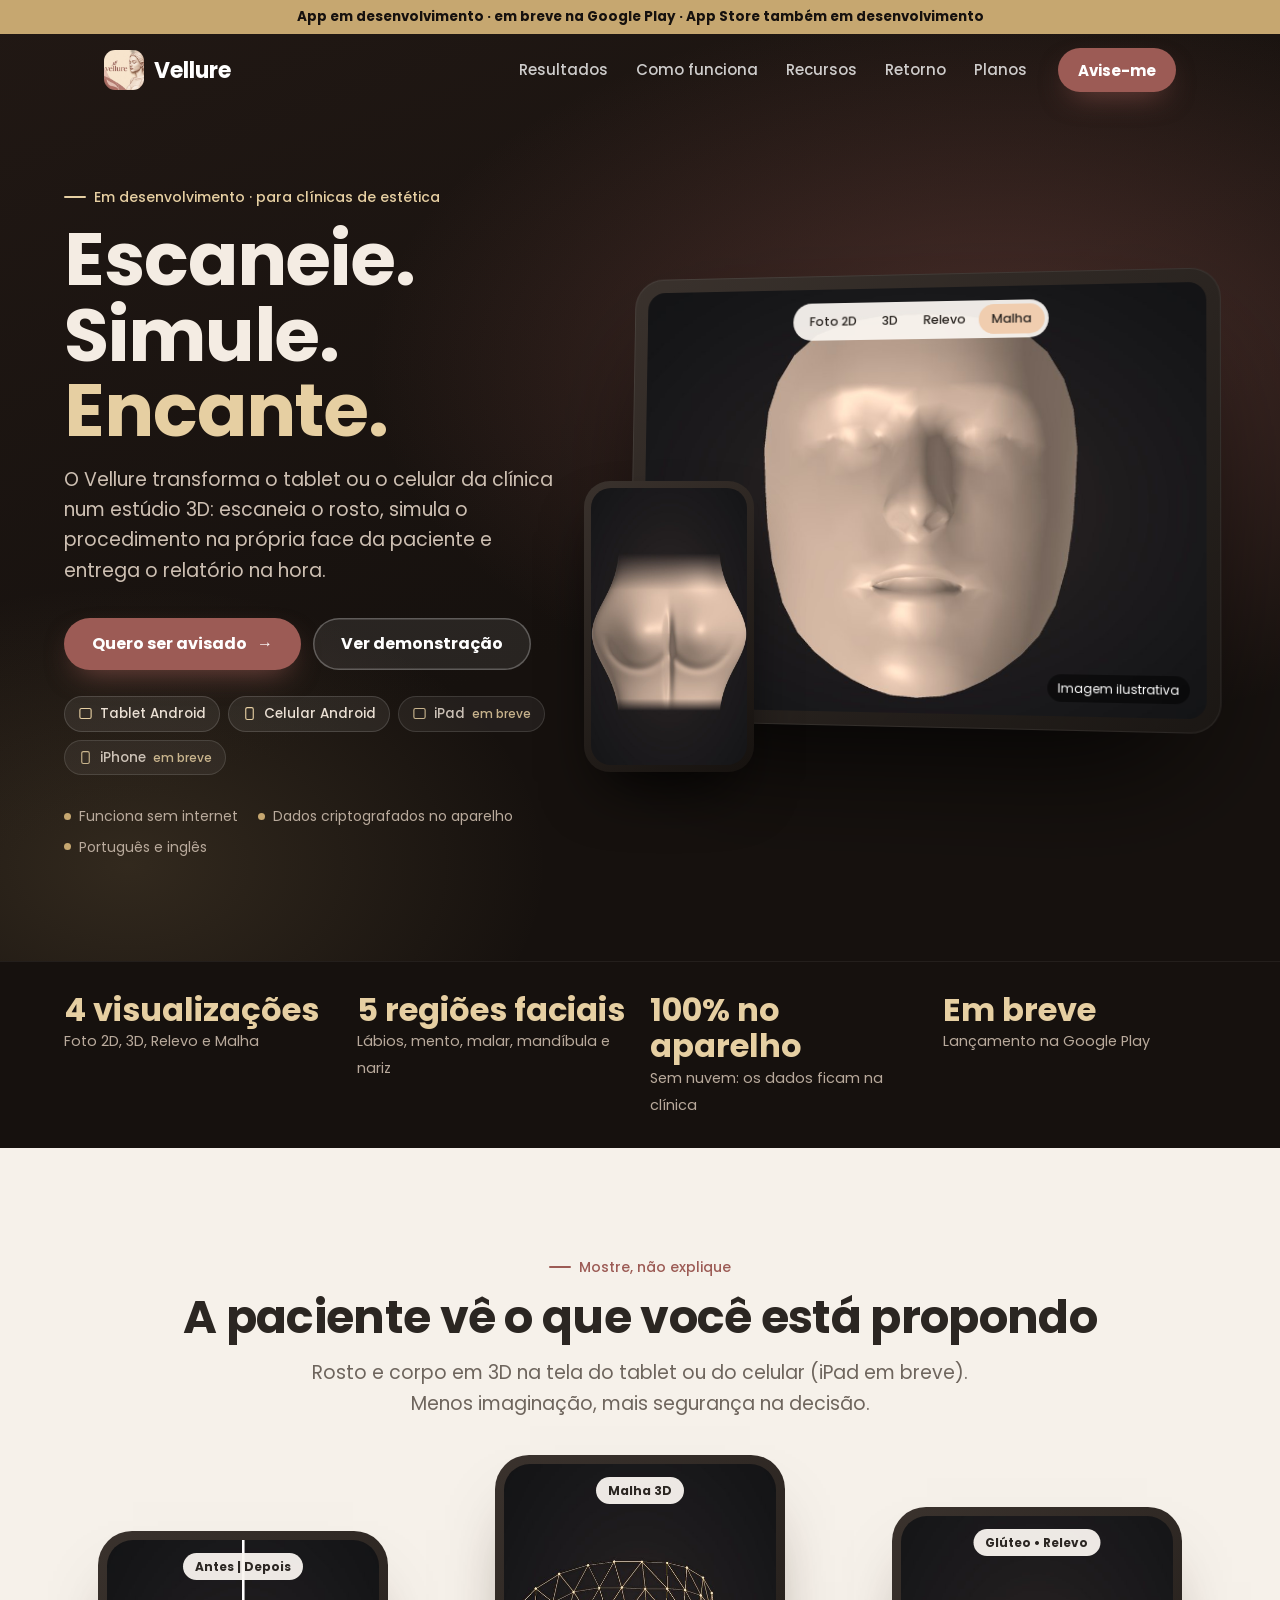
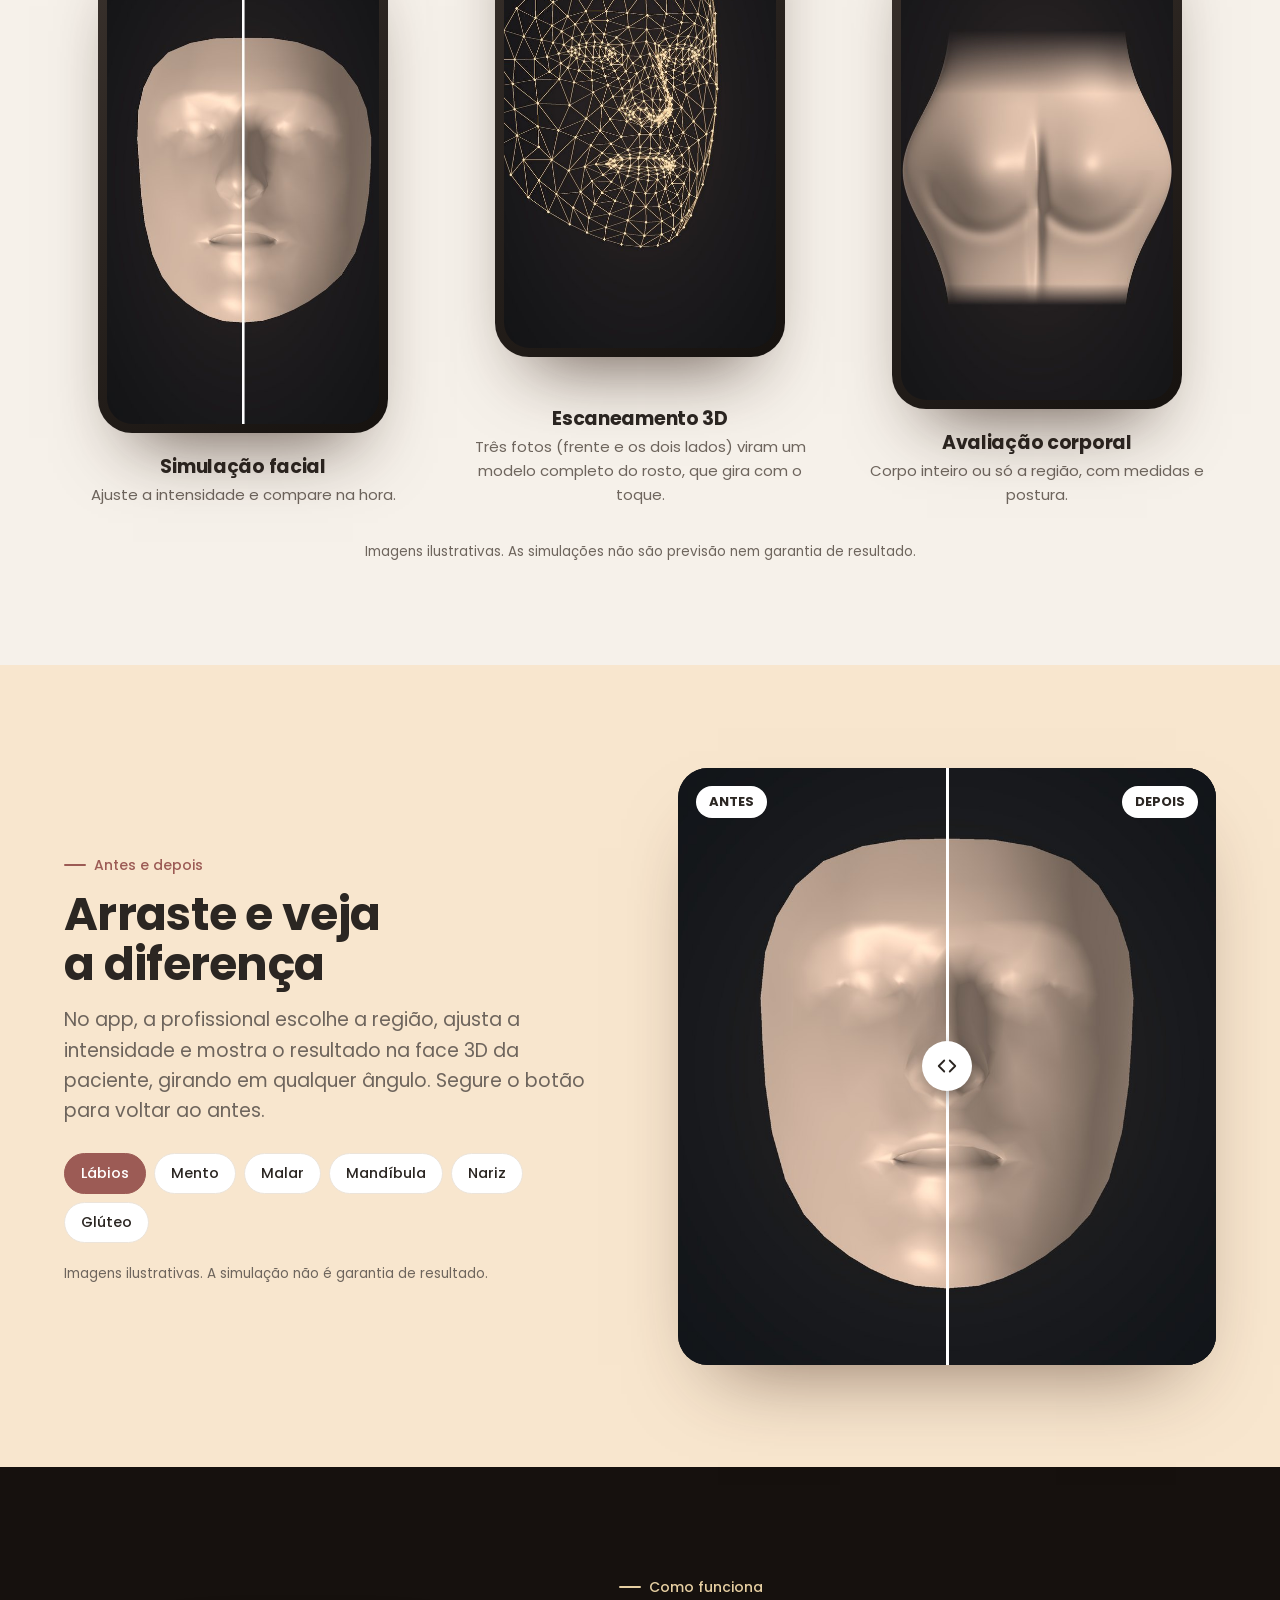
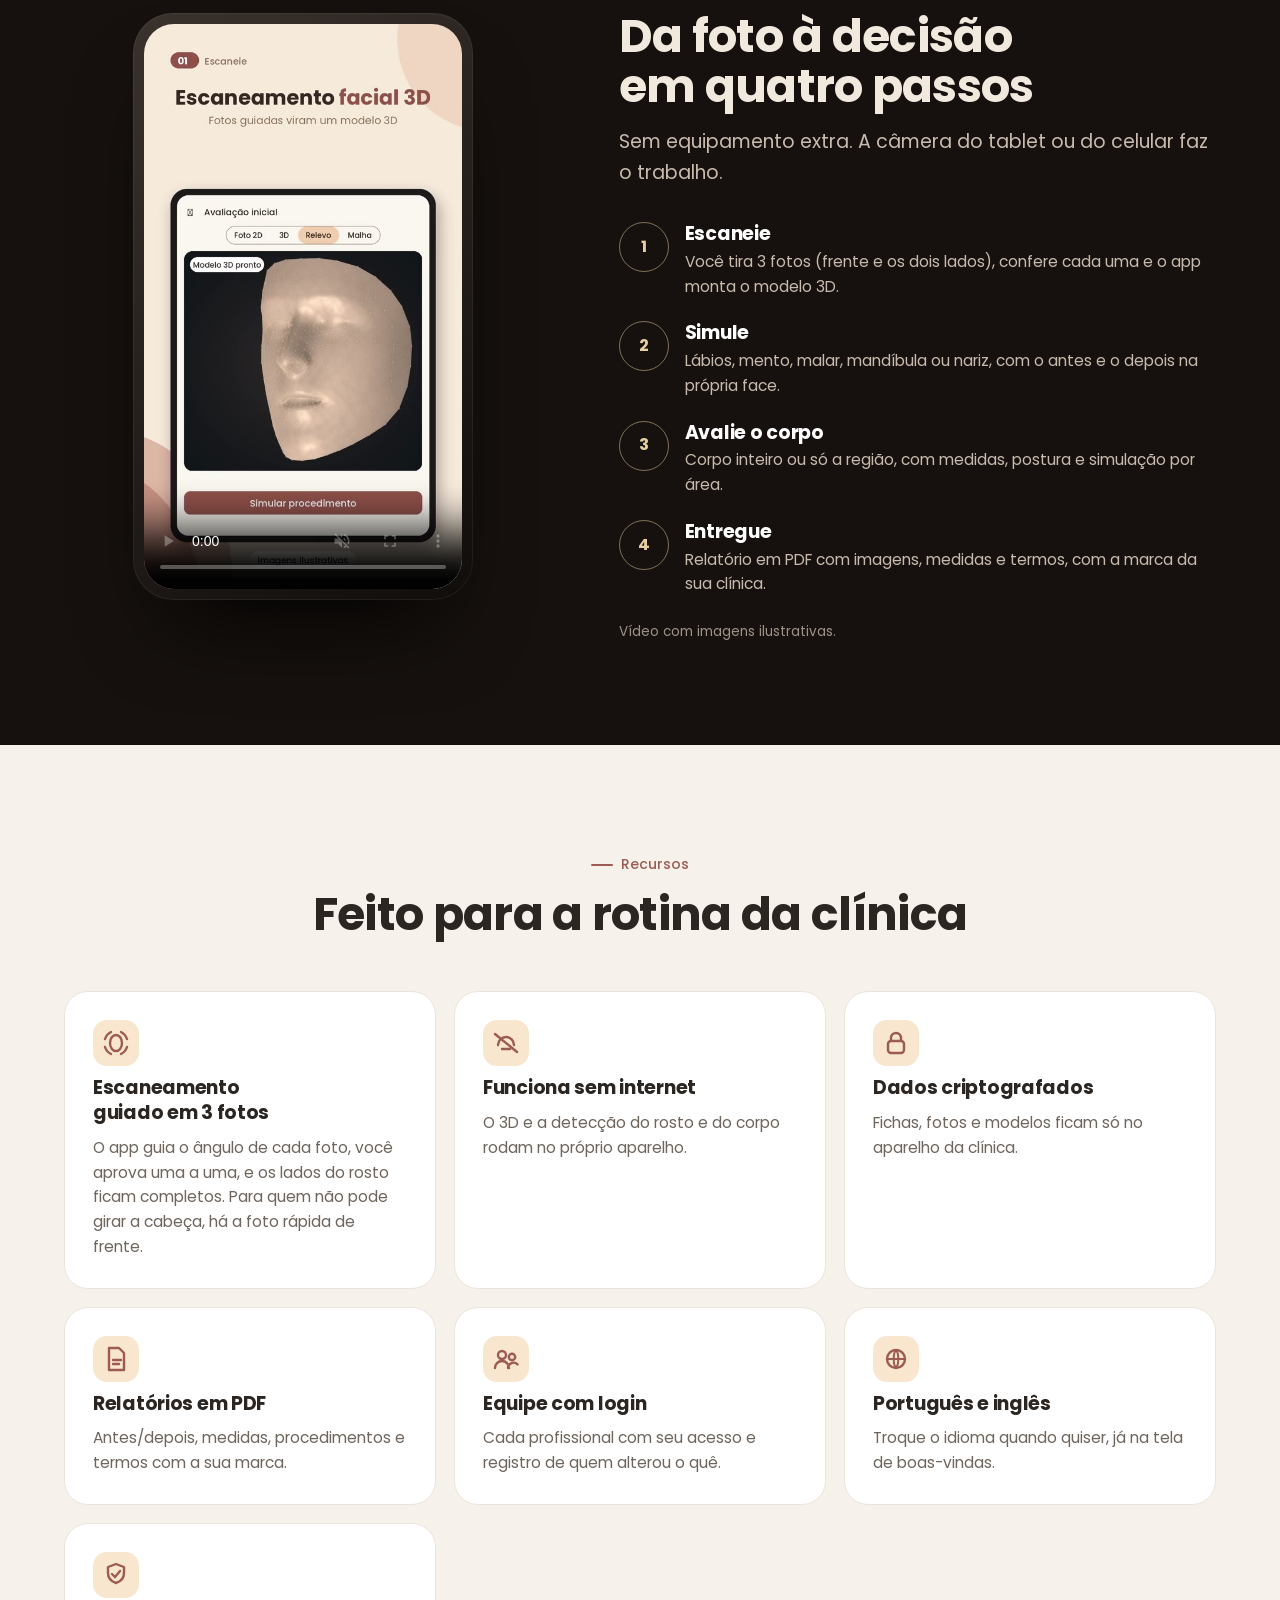
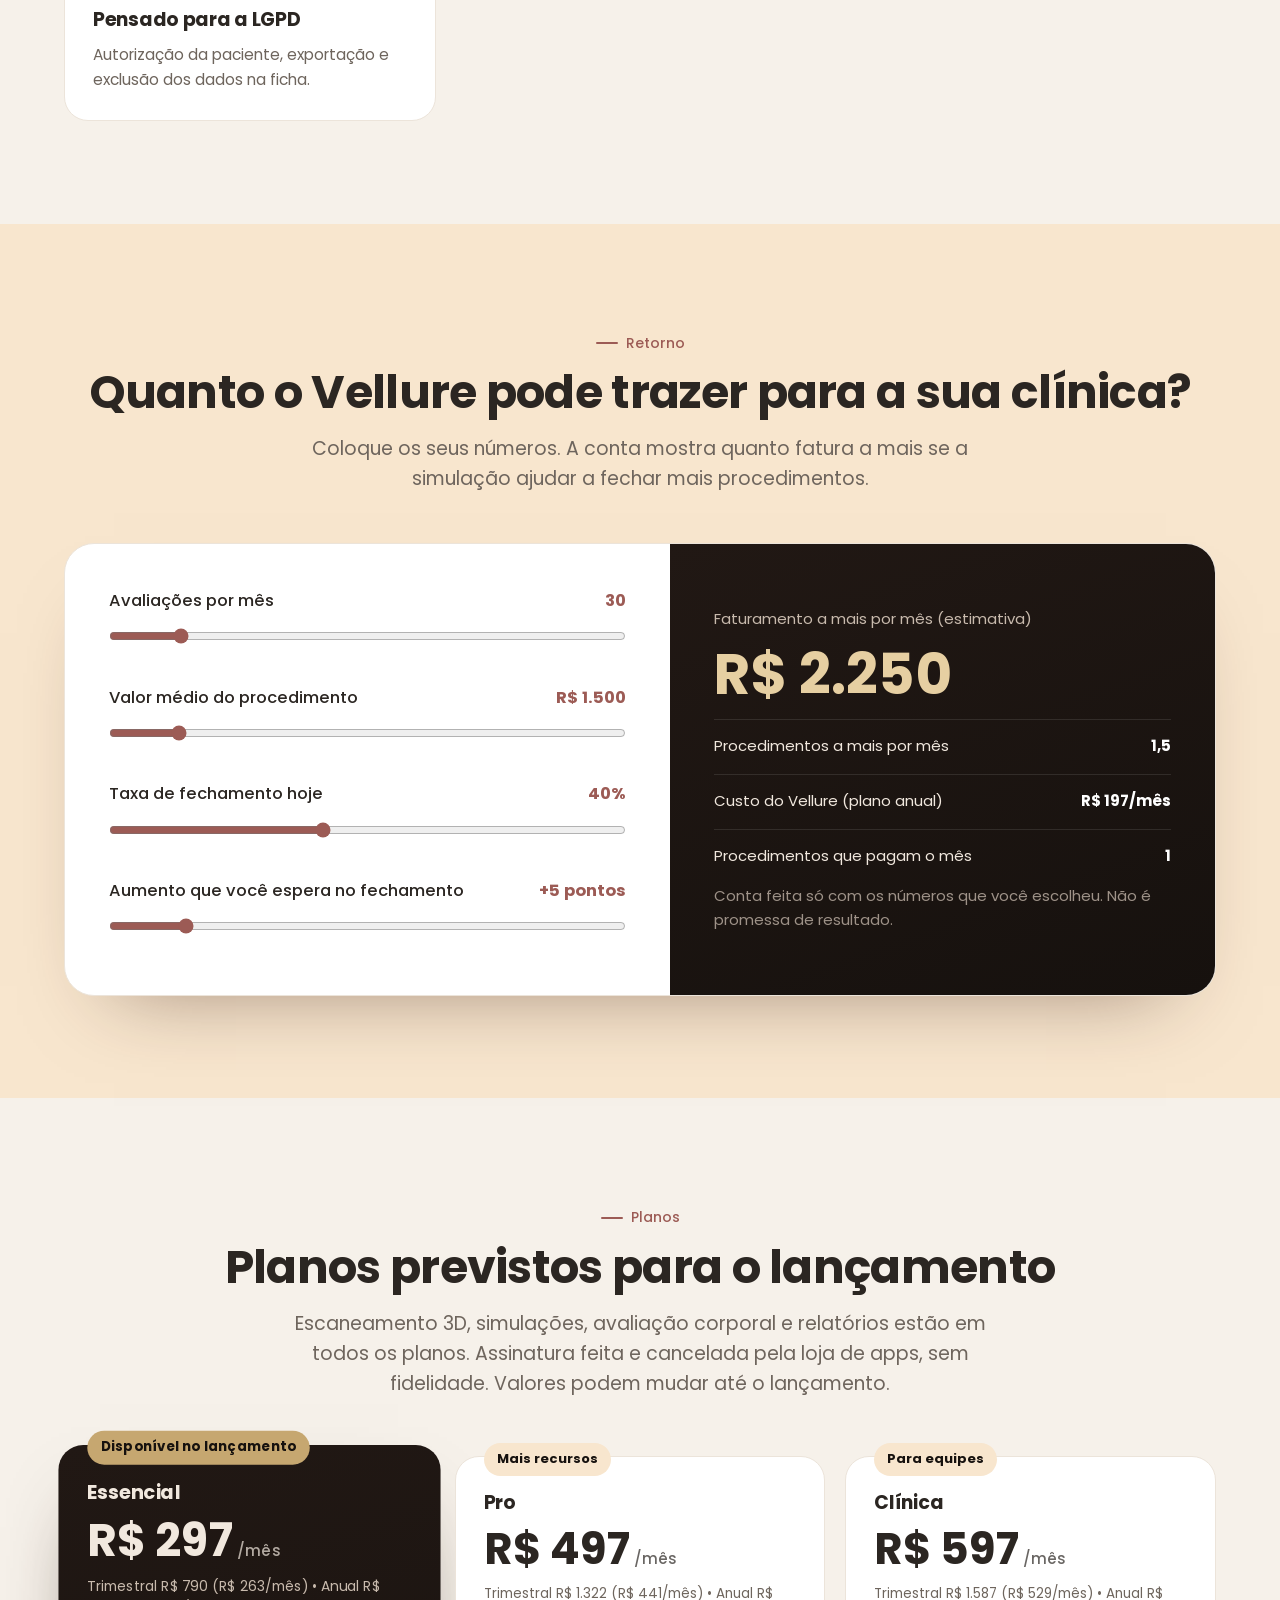
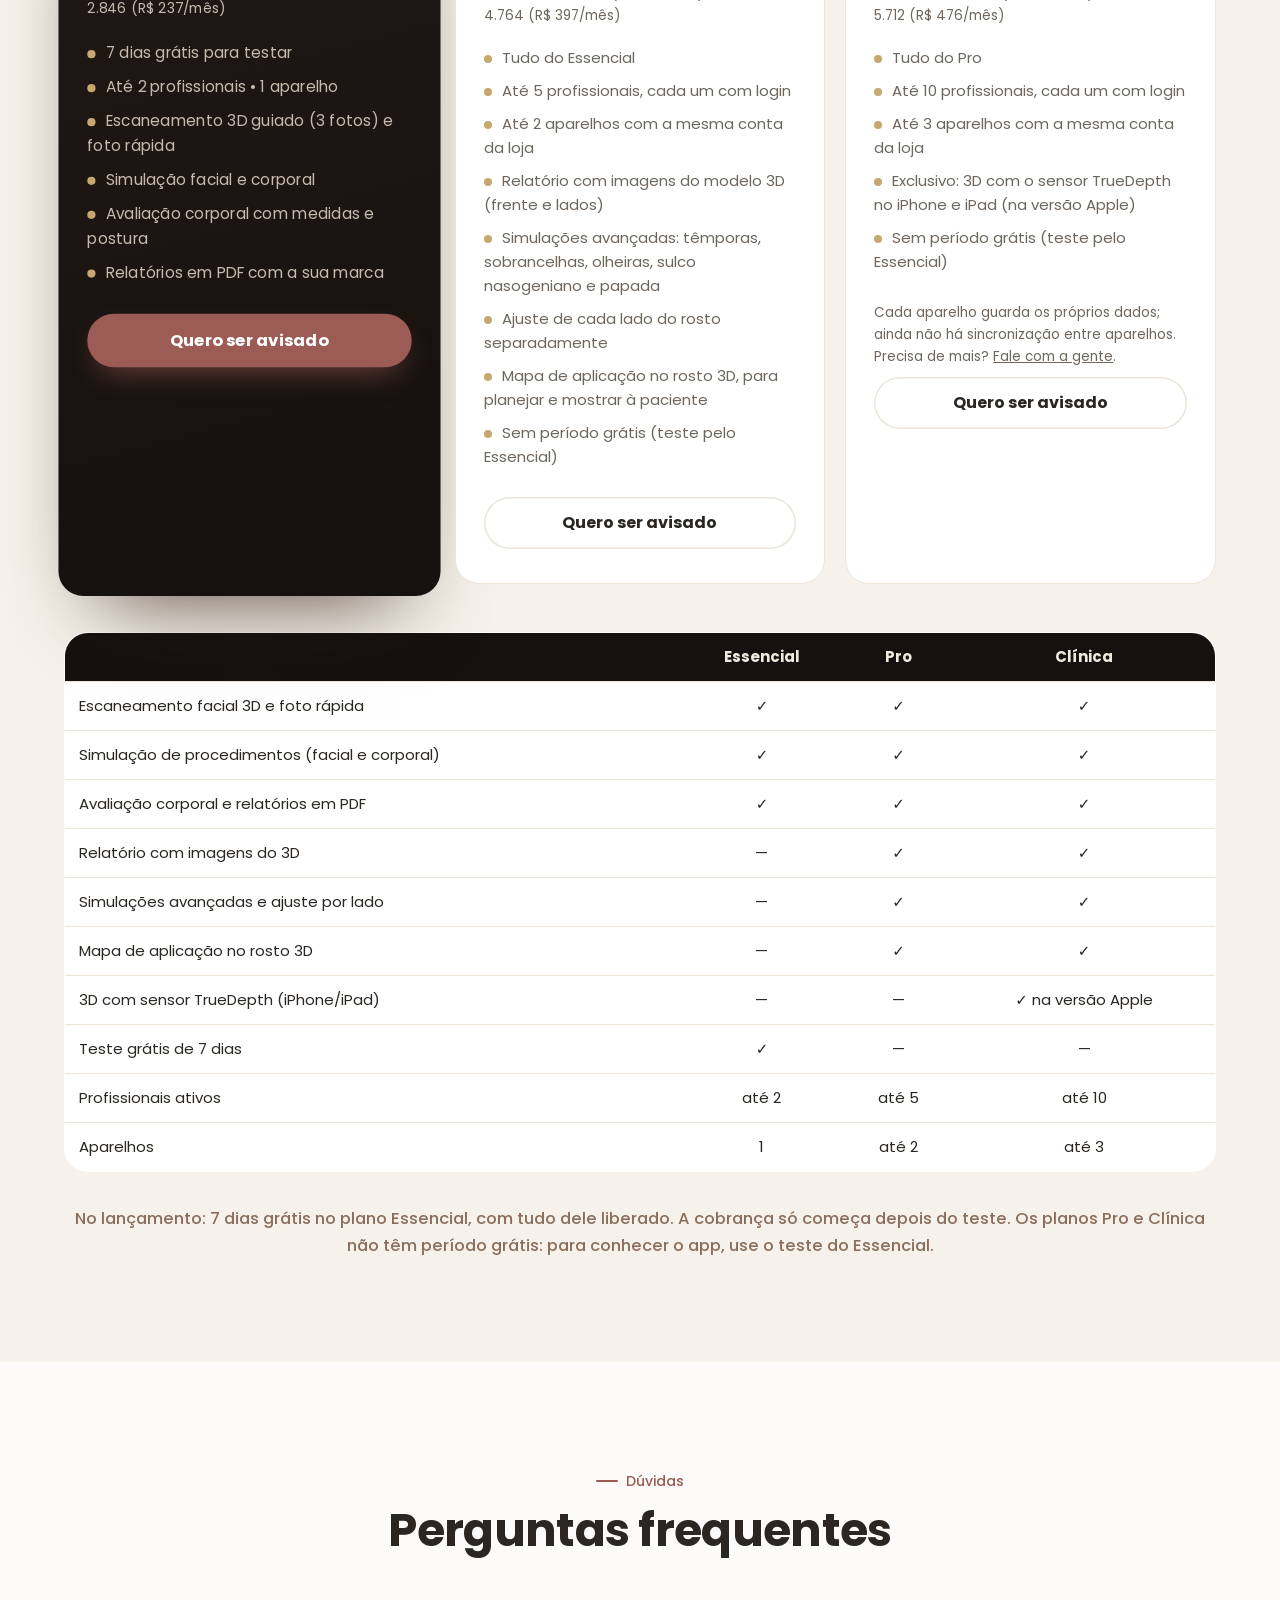
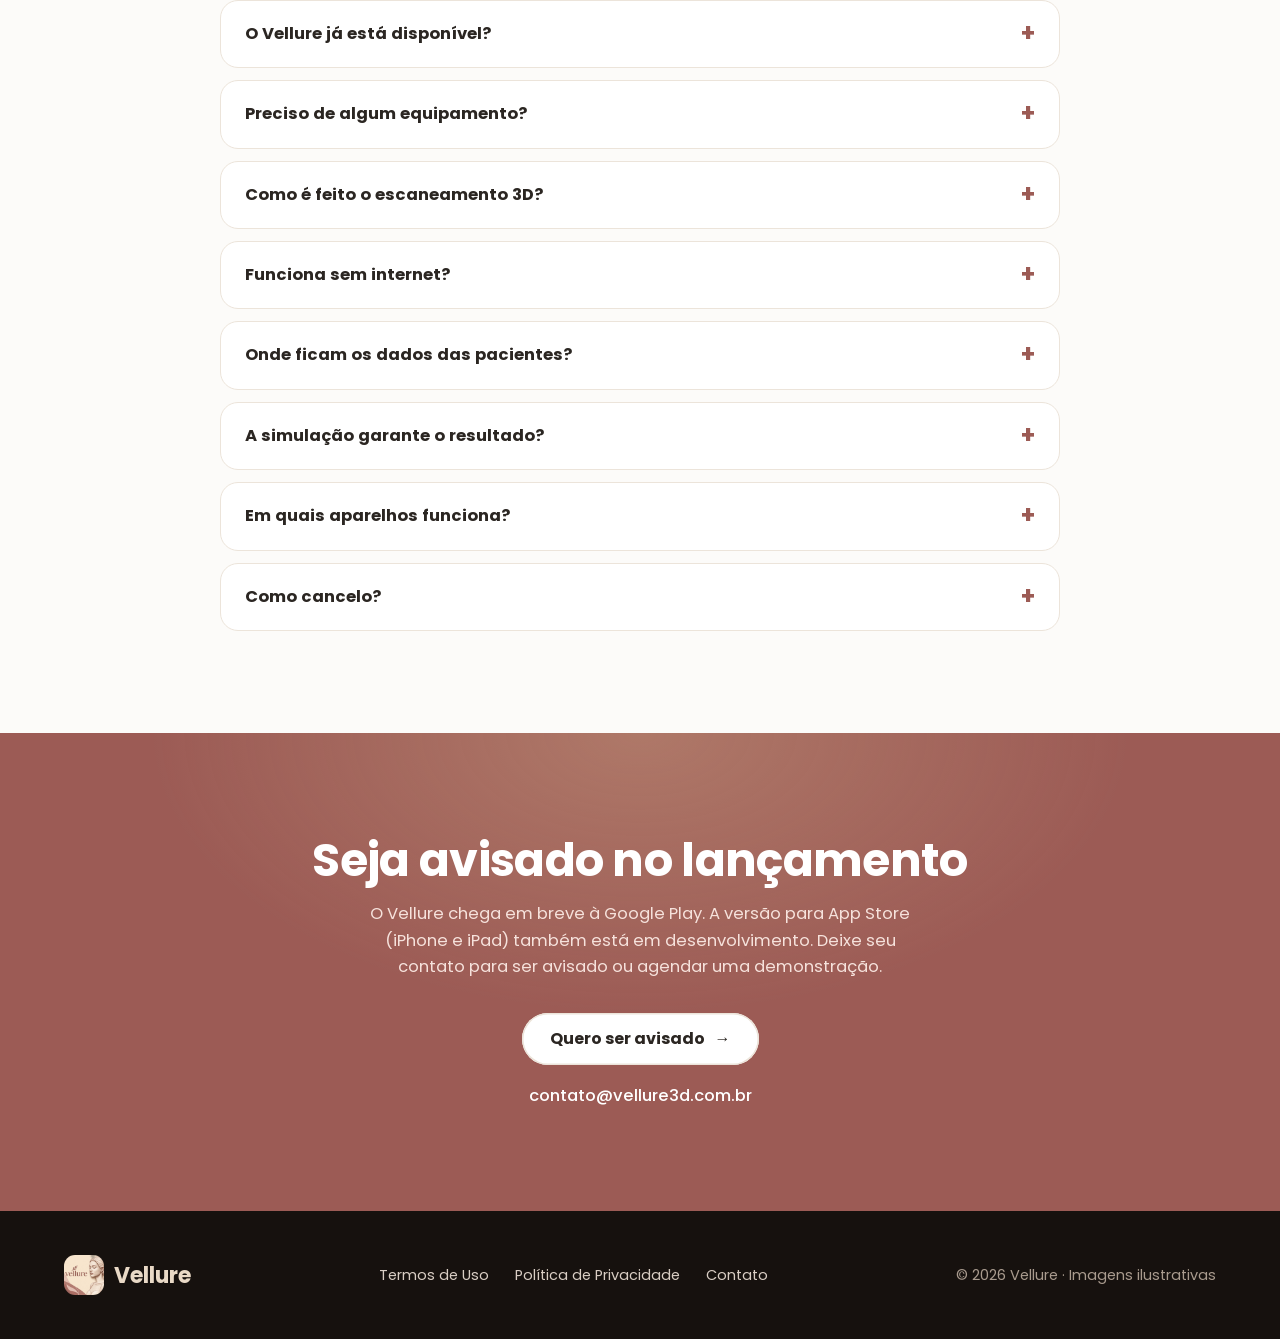
==== commit 0273b371: "TrueDepth exclusivo do plano Clínica Co-Authored-By: Claude Opus 5.5 <noreply@anthropic.com> Claude-" ====
--- a/index.html
+++ b/index.html
@@ -24,7 +24,7 @@
 <script>document.documentElement.classList.add('js')</script>
 <script type="application/ld+json">{"@context": "https://schema.org", "@type": "Organization", "name": "Vellure", "url": "https://vellure3d.com.br/", "logo": "https://vellure3d.com.br/assets/icone.png", "email": "contato@vellure3d.com.br", "areaServed": "BR"}</script>
 <script type="application/ld+json">{"@context": "https://schema.org", "@type": "SoftwareApplication", "name": "Vellure", "applicationCategory": "MedicalApplication", "operatingSystem": "Android", "inLanguage": ["pt-BR", "en"], "url": "https://vellure3d.com.br/", "image": "https://vellure3d.com.br/assets/compartilhar.jpg", "description": "App para clínicas de estética: escaneamento facial 3D, simulação de procedimentos, avaliação corporal e relatórios em PDF no tablet ou celular.", "offers": {"@type": "Offer", "price": "297.00", "priceCurrency": "BRL", "description": "Plano Essencial mensal (previsto), com 7 dias grátis"}}</script>
-<script type="application/ld+json">{"@context": "https://schema.org", "@type": "FAQPage", "mainEntity": [{"@type": "Question", "name": "O Vellure já está disponível?", "acceptedAnswer": {"@type": "Answer", "text": "Ainda não. O app está em desenvolvimento e em testes. O lançamento será primeiro na Google Play (Android) e depois para iPhone e iPad, que ainda estão em desenvolvimento. Mande um e-mail para contato@vellure3d.com.br para ser avisado."}}, {"@type": "Question", "name": "Preciso de algum equipamento?", "acceptedAnswer": {"@type": "Answer", "text": "Não. O Vellure usa a câmera do próprio tablet ou celular (iPad e iPhone em breve). Funciona bem no celular para o dia a dia; para mostrar à paciente, a tela maior de um tablet ajuda bastante."}}, {"@type": "Question", "name": "Como é feito o escaneamento 3D?", "acceptedAnswer": {"@type": "Answer", "text": "São 3 fotos: de frente, com o rosto virado uns 30° para um lado e uns 30° para o outro. O app mostra o ângulo certo de cada uma, você toca no botão para tirar, confere a foto e aprova antes de seguir. Leva menos de um minuto. Também existe a foto rápida, só de frente, para quem não pode girar a cabeça, mas o escaneamento gera um 3D mais completo."}}, {"@type": "Question", "name": "Funciona sem internet?", "acceptedAnswer": {"@type": "Answer", "text": "Sim. O escaneamento, as simulações e os relatórios funcionam offline. A internet só é usada para confirmar a assinatura na loja de apps."}}, {"@type": "Question", "name": "Onde ficam os dados das pacientes?", "acceptedAnswer": {"@type": "Answer", "text": "Somente no aparelho da clínica, em banco de dados criptografado. A Vellure não recebe nem armazena dados de pacientes. Os arquivos só saem do aparelho quando a clínica exporta, gera um relatório ou faz backup."}}, {"@type": "Question", "name": "A simulação garante o resultado?", "acceptedAnswer": {"@type": "Answer", "text": "Não. As simulações são ilustrativas e servem para alinhar expectativas. O resultado real depende da avaliação clínica, da técnica e de cada paciente."}}, {"@type": "Question", "name": "Em quais aparelhos funciona?", "acceptedAnswer": {"@type": "Answer", "text": "No lançamento: tablets e celulares Android. A versão para iPad e iPhone está em desenvolvimento e já vem com um extra pronto: nos aparelhos com Face ID, o 3D do rosto é feito com o sensor TrueDepth, que mede a profundidade real em 3 capturas (frente e os dois lados). Incluído nos planos Pro e Clínica."}}, {"@type": "Question", "name": "Como cancelo?", "acceptedAnswer": {"@type": "Answer", "text": "Pela própria loja de apps, em Assinaturas, a qualquer momento. Os 7 dias grátis são do plano Essencial: cancelando antes do fim deles, nada é cobrado."}}]}</script>
+<script type="application/ld+json">{"@context": "https://schema.org", "@type": "FAQPage", "mainEntity": [{"@type": "Question", "name": "O Vellure já está disponível?", "acceptedAnswer": {"@type": "Answer", "text": "Ainda não. O app está em desenvolvimento e em testes. O lançamento será primeiro na Google Play (Android) e depois para iPhone e iPad, que ainda estão em desenvolvimento. Mande um e-mail para contato@vellure3d.com.br para ser avisado."}}, {"@type": "Question", "name": "Preciso de algum equipamento?", "acceptedAnswer": {"@type": "Answer", "text": "Não. O Vellure usa a câmera do próprio tablet ou celular (iPad e iPhone em breve). Funciona bem no celular para o dia a dia; para mostrar à paciente, a tela maior de um tablet ajuda bastante."}}, {"@type": "Question", "name": "Como é feito o escaneamento 3D?", "acceptedAnswer": {"@type": "Answer", "text": "São 3 fotos: de frente, com o rosto virado uns 30° para um lado e uns 30° para o outro. O app mostra o ângulo certo de cada uma, você toca no botão para tirar, confere a foto e aprova antes de seguir. Leva menos de um minuto. Também existe a foto rápida, só de frente, para quem não pode girar a cabeça, mas o escaneamento gera um 3D mais completo."}}, {"@type": "Question", "name": "Funciona sem internet?", "acceptedAnswer": {"@type": "Answer", "text": "Sim. O escaneamento, as simulações e os relatórios funcionam offline. A internet só é usada para confirmar a assinatura na loja de apps."}}, {"@type": "Question", "name": "Onde ficam os dados das pacientes?", "acceptedAnswer": {"@type": "Answer", "text": "Somente no aparelho da clínica, em banco de dados criptografado. A Vellure não recebe nem armazena dados de pacientes. Os arquivos só saem do aparelho quando a clínica exporta, gera um relatório ou faz backup."}}, {"@type": "Question", "name": "A simulação garante o resultado?", "acceptedAnswer": {"@type": "Answer", "text": "Não. As simulações são ilustrativas e servem para alinhar expectativas. O resultado real depende da avaliação clínica, da técnica e de cada paciente."}}, {"@type": "Question", "name": "Em quais aparelhos funciona?", "acceptedAnswer": {"@type": "Answer", "text": "No lançamento: tablets e celulares Android. A versão para iPad e iPhone está em desenvolvimento e já vem com um extra pronto: nos aparelhos com Face ID, o 3D do rosto é feito com o sensor TrueDepth, que mede a profundidade real em 3 capturas (frente e os dois lados). Exclusivo do plano Clínica."}}, {"@type": "Question", "name": "Como cancelo?", "acceptedAnswer": {"@type": "Answer", "text": "Pela própria loja de apps, em Assinaturas, a qualquer momento. Os 7 dias grátis são do plano Essencial: cancelando antes do fim deles, nada é cobrado."}}]}</script>
 </head>
 <body>
 
@@ -202,7 +202,7 @@
         <h3>Pro</h3>
         <div class="preco">R$ 497<small> /mês</small></div>
         <p class="nota">Trimestral R$ 1.322 (R$ 441/mês) • Anual R$ 4.764 (R$ 397/mês)</p>
-        <ul><li>Tudo do Essencial</li><li>Até 5 profissionais, cada um com login</li><li>Até 2 aparelhos com a mesma conta da loja</li><li>Relatório com imagens do modelo 3D (frente e lados)</li><li>Simulações avançadas: têmporas, sobrancelhas, olheiras, sulco nasogeniano e papada</li><li>Ajuste de cada lado do rosto separadamente</li><li>Mapa de aplicação no rosto 3D, para planejar e mostrar à paciente</li><li>3D com o sensor TrueDepth no iPhone e iPad: incluído na versão Apple</li><li>Sem período grátis (teste pelo Essencial)</li></ul>
+        <ul><li>Tudo do Essencial</li><li>Até 5 profissionais, cada um com login</li><li>Até 2 aparelhos com a mesma conta da loja</li><li>Relatório com imagens do modelo 3D (frente e lados)</li><li>Simulações avançadas: têmporas, sobrancelhas, olheiras, sulco nasogeniano e papada</li><li>Ajuste de cada lado do rosto separadamente</li><li>Mapa de aplicação no rosto 3D, para planejar e mostrar à paciente</li><li>Sem período grátis (teste pelo Essencial)</li></ul>
         <a class="btn claro" href="#contato">Quero ser avisado</a>
       </div>
       <div class="plano">
@@ -210,7 +210,7 @@
         <h3>Clínica</h3>
         <div class="preco">R$ 597<small> /mês</small></div>
         <p class="nota">Trimestral R$ 1.587 (R$ 529/mês) • Anual R$ 5.712 (R$ 476/mês)</p>
-        <ul><li>Tudo do Pro</li><li>Até 10 profissionais, cada um com login</li><li>Até 3 aparelhos com a mesma conta da loja</li><li>Sem período grátis (teste pelo Essencial)</li></ul>
+        <ul><li>Tudo do Pro</li><li>Até 10 profissionais, cada um com login</li><li>Até 3 aparelhos com a mesma conta da loja</li><li>Exclusivo: 3D com o sensor TrueDepth no iPhone e iPad (na versão Apple)</li><li>Sem período grátis (teste pelo Essencial)</li></ul>
         <p class="nota">Cada aparelho guarda os próprios dados; ainda não há sincronização entre aparelhos. Precisa de mais? <a href="mailto:contato@vellure3d.com.br?subject=Plano%20Cl%C3%ADnica">Fale com a gente</a>.</p>
         <a class="btn claro" href="#contato">Quero ser avisado</a>
       </div>
@@ -225,7 +225,7 @@
           <tr><td>Relatório com imagens do 3D</td><td>—</td><td>✓</td><td>✓</td></tr>
           <tr><td>Simulações avançadas e ajuste por lado</td><td>—</td><td>✓</td><td>✓</td></tr>
           <tr><td>Mapa de aplicação no rosto 3D</td><td>—</td><td>✓</td><td>✓</td></tr>
-          <tr><td>3D com sensor TrueDepth (iPhone/iPad)</td><td>—</td><td>✓ na versão Apple</td><td>✓ na versão Apple</td></tr>
+          <tr><td>3D com sensor TrueDepth (iPhone/iPad)</td><td>—</td><td>—</td><td>✓ na versão Apple</td></tr>
           <tr><td>Teste grátis de 7 dias</td><td>✓</td><td>—</td><td>—</td></tr>
           <tr><td>Profissionais ativos</td><td>até 2</td><td>até 5</td><td>até 10</td></tr>
           <tr><td>Aparelhos</td><td>1</td><td>até 2</td><td>até 3</td></tr>
@@ -247,7 +247,7 @@
       <details><summary>Funciona sem internet?</summary><p>Sim. O escaneamento, as simulações e os relatórios funcionam offline. A internet só é usada para confirmar a assinatura na loja de apps.</p></details>
       <details><summary>Onde ficam os dados das pacientes?</summary><p>Somente no aparelho da clínica, em banco de dados criptografado. A Vellure não recebe nem armazena dados de pacientes. Os arquivos só saem do aparelho quando a clínica exporta, gera um relatório ou faz backup.</p></details>
       <details><summary>A simulação garante o resultado?</summary><p>Não. As simulações são ilustrativas e servem para alinhar expectativas. O resultado real depende da avaliação clínica, da técnica e de cada paciente.</p></details>
-      <details><summary>Em quais aparelhos funciona?</summary><p>No lançamento: tablets e celulares Android. A versão para iPad e iPhone está em desenvolvimento e já vem com um extra pronto: nos aparelhos com Face ID, o 3D do rosto é feito com o sensor TrueDepth, que mede a profundidade real em 3 capturas (frente e os dois lados). Incluído nos planos Pro e Clínica.</p></details>
+      <details><summary>Em quais aparelhos funciona?</summary><p>No lançamento: tablets e celulares Android. A versão para iPad e iPhone está em desenvolvimento e já vem com um extra pronto: nos aparelhos com Face ID, o 3D do rosto é feito com o sensor TrueDepth, que mede a profundidade real em 3 capturas (frente e os dois lados). Exclusivo do plano Clínica.</p></details>
       <details><summary>Como cancelo?</summary><p>Pela própria loja de apps, em Assinaturas, a qualquer momento. Os 7 dias grátis são do plano Essencial: cancelando antes do fim deles, nada é cobrado.</p></details>
     </div>
   </div>
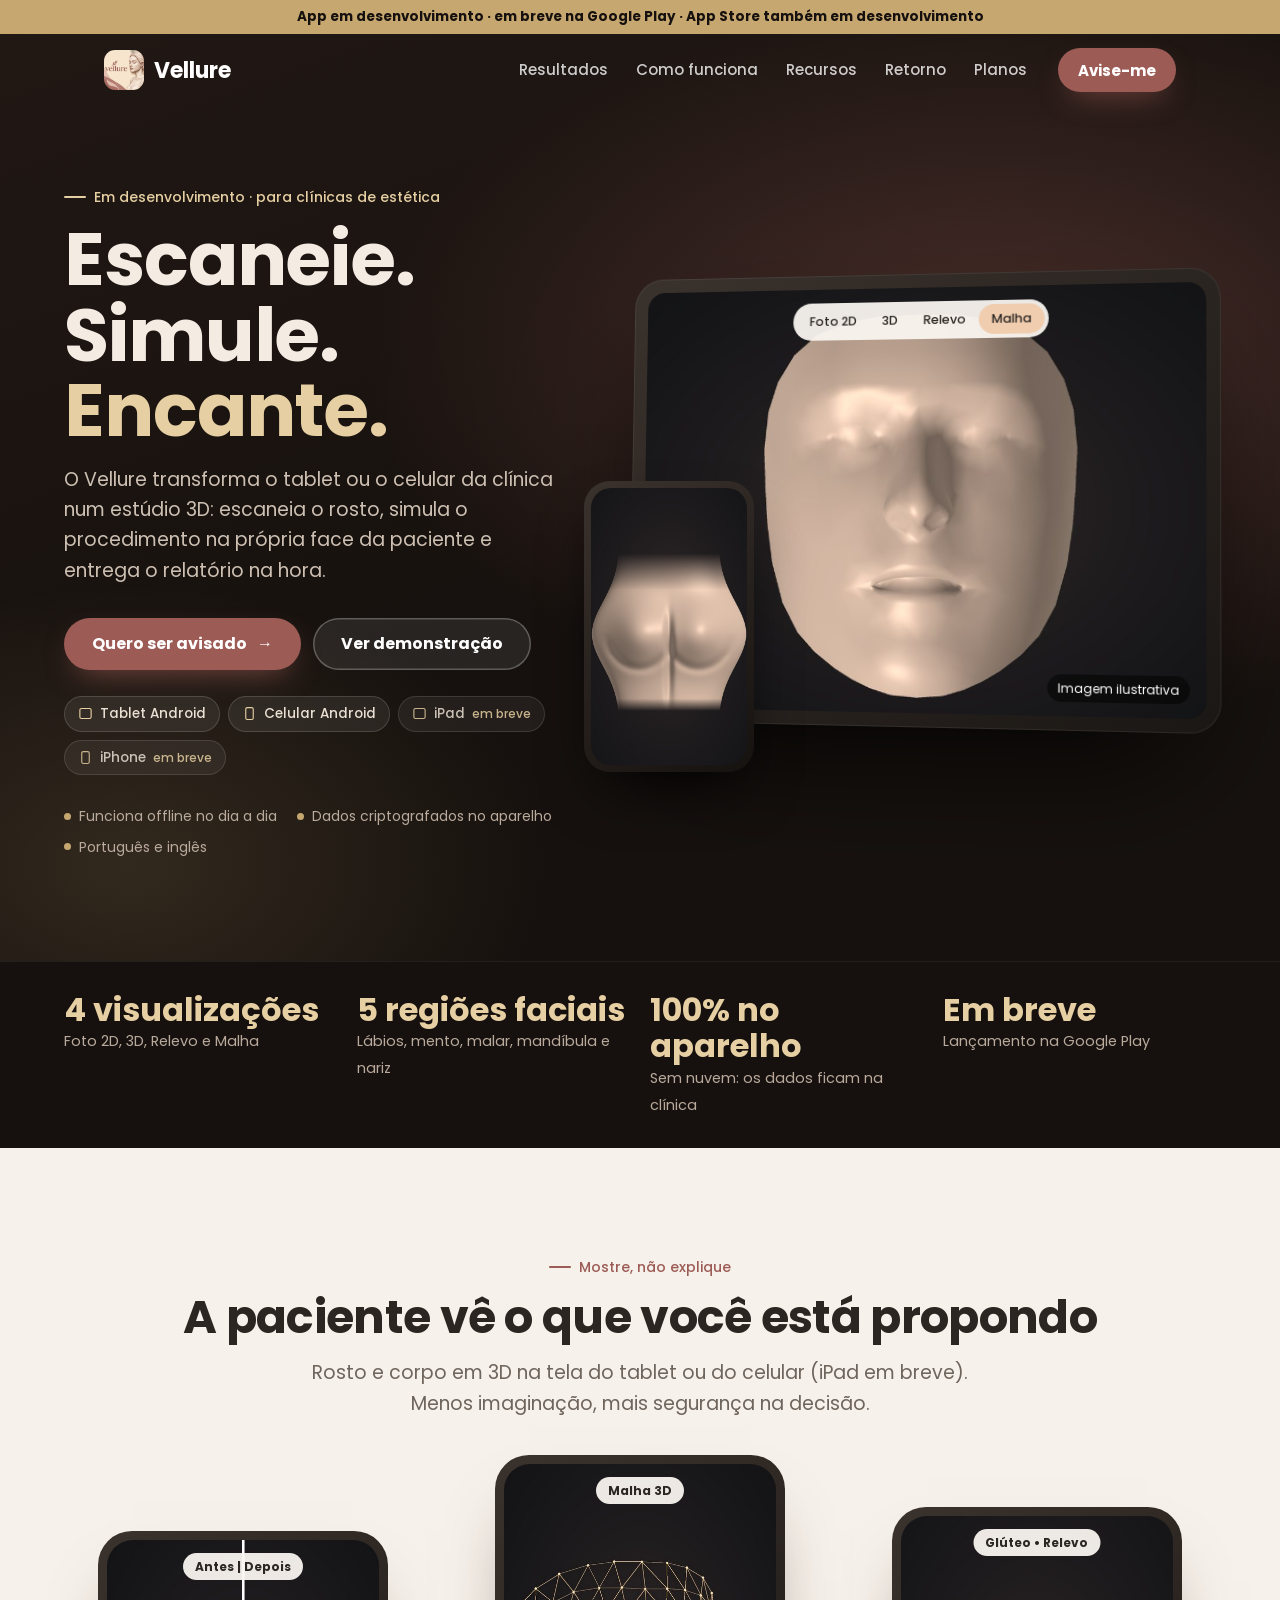
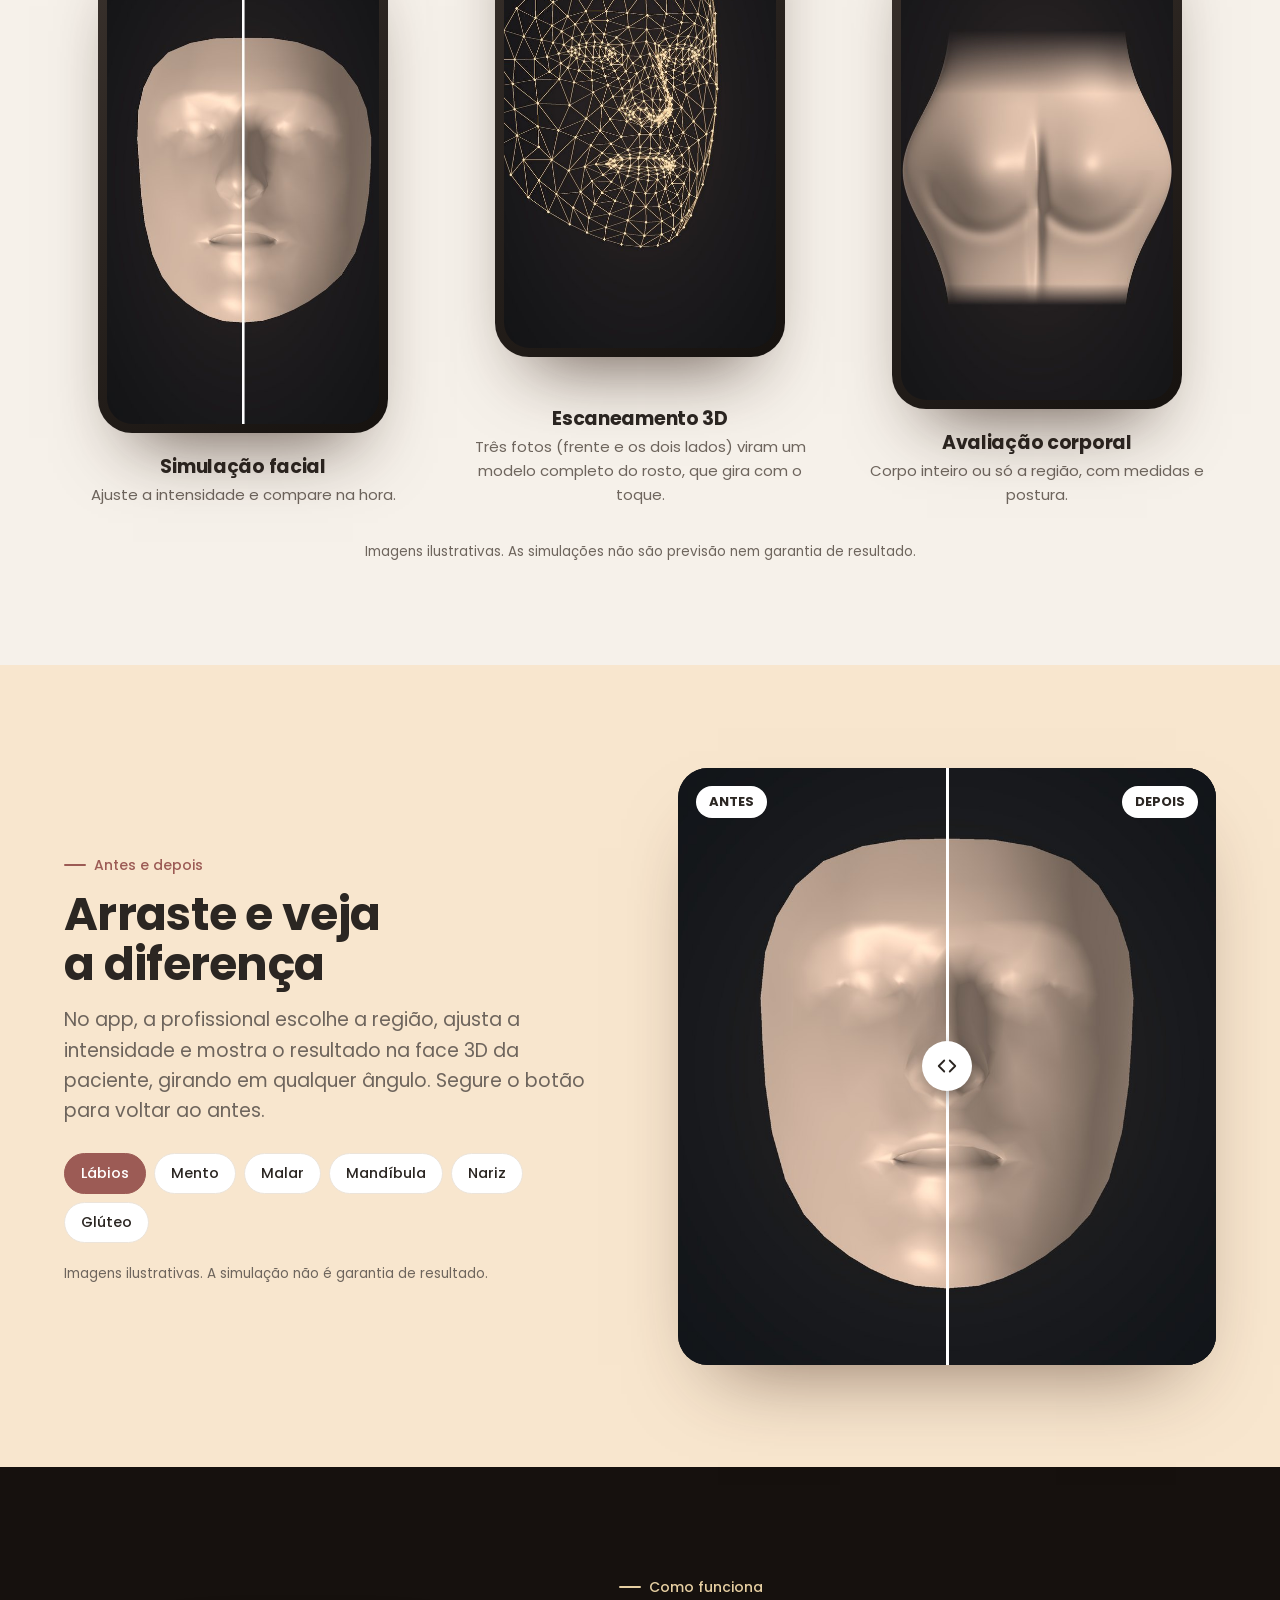
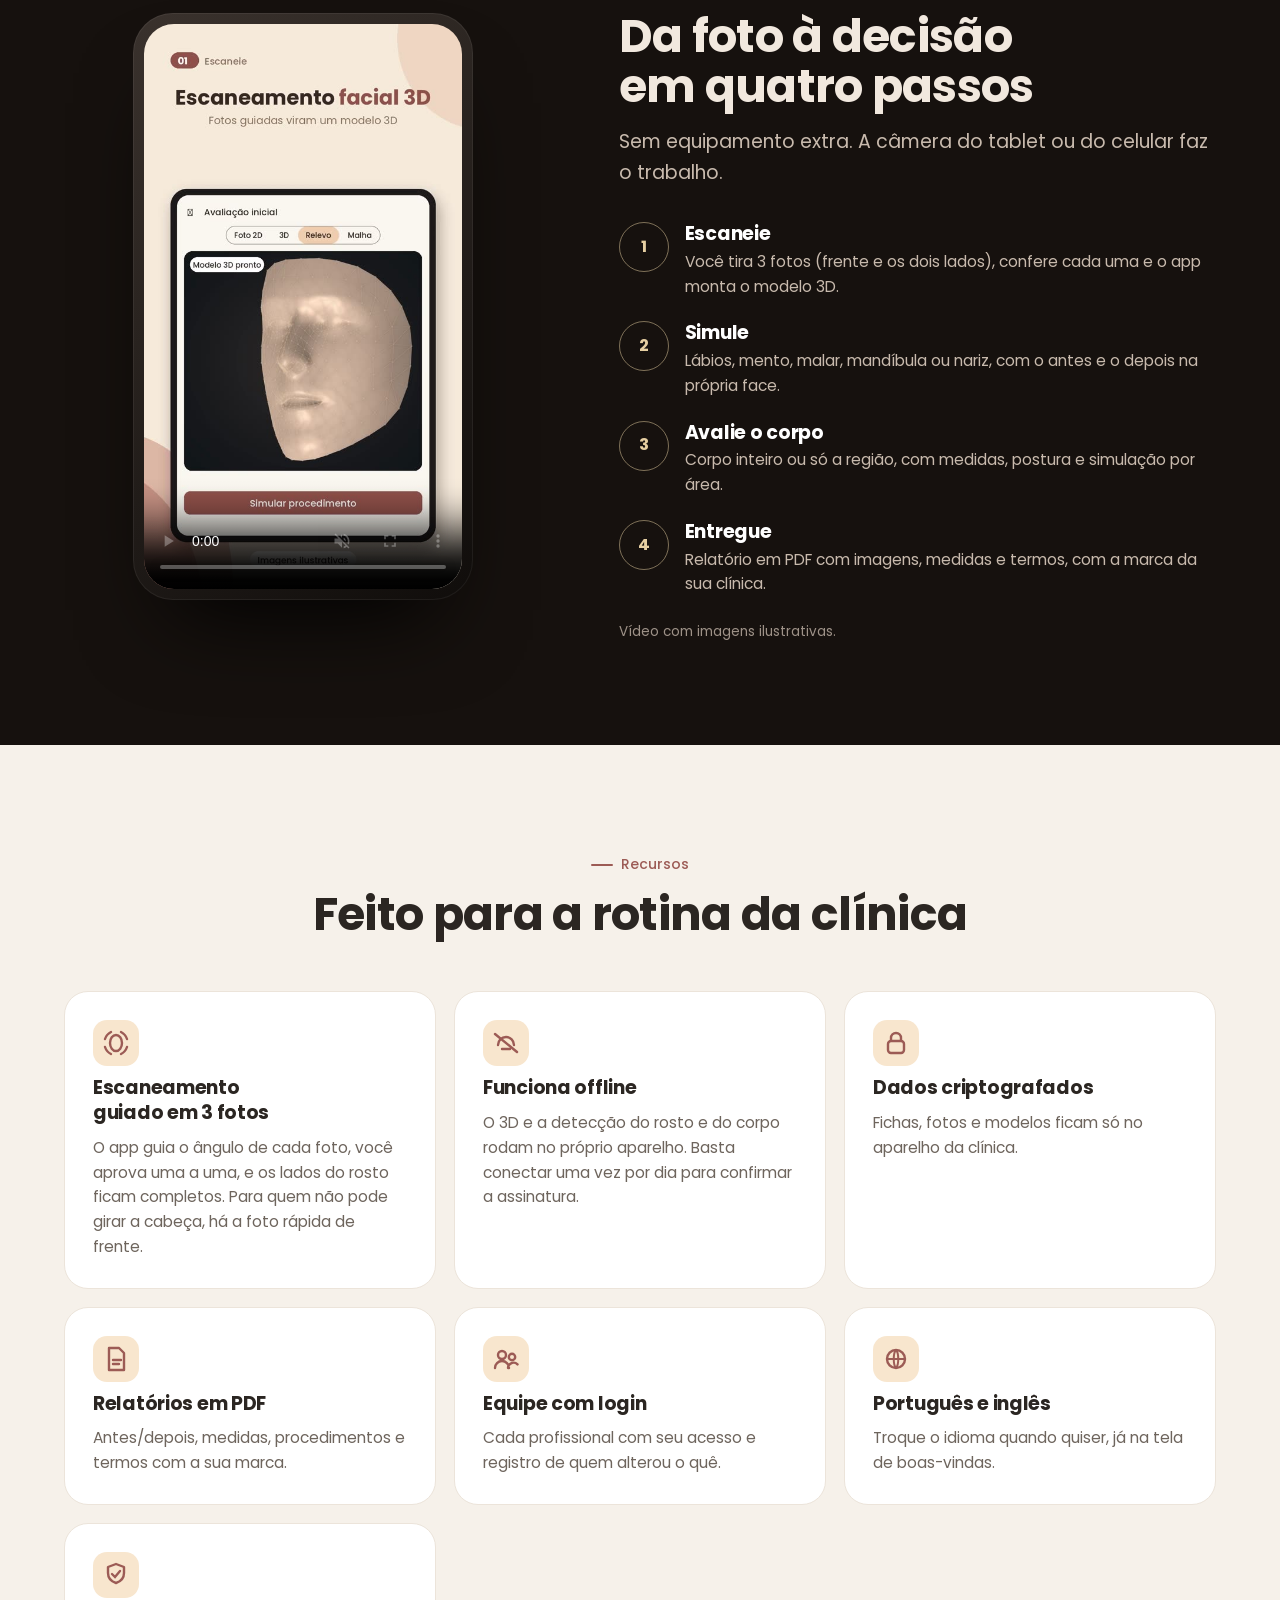
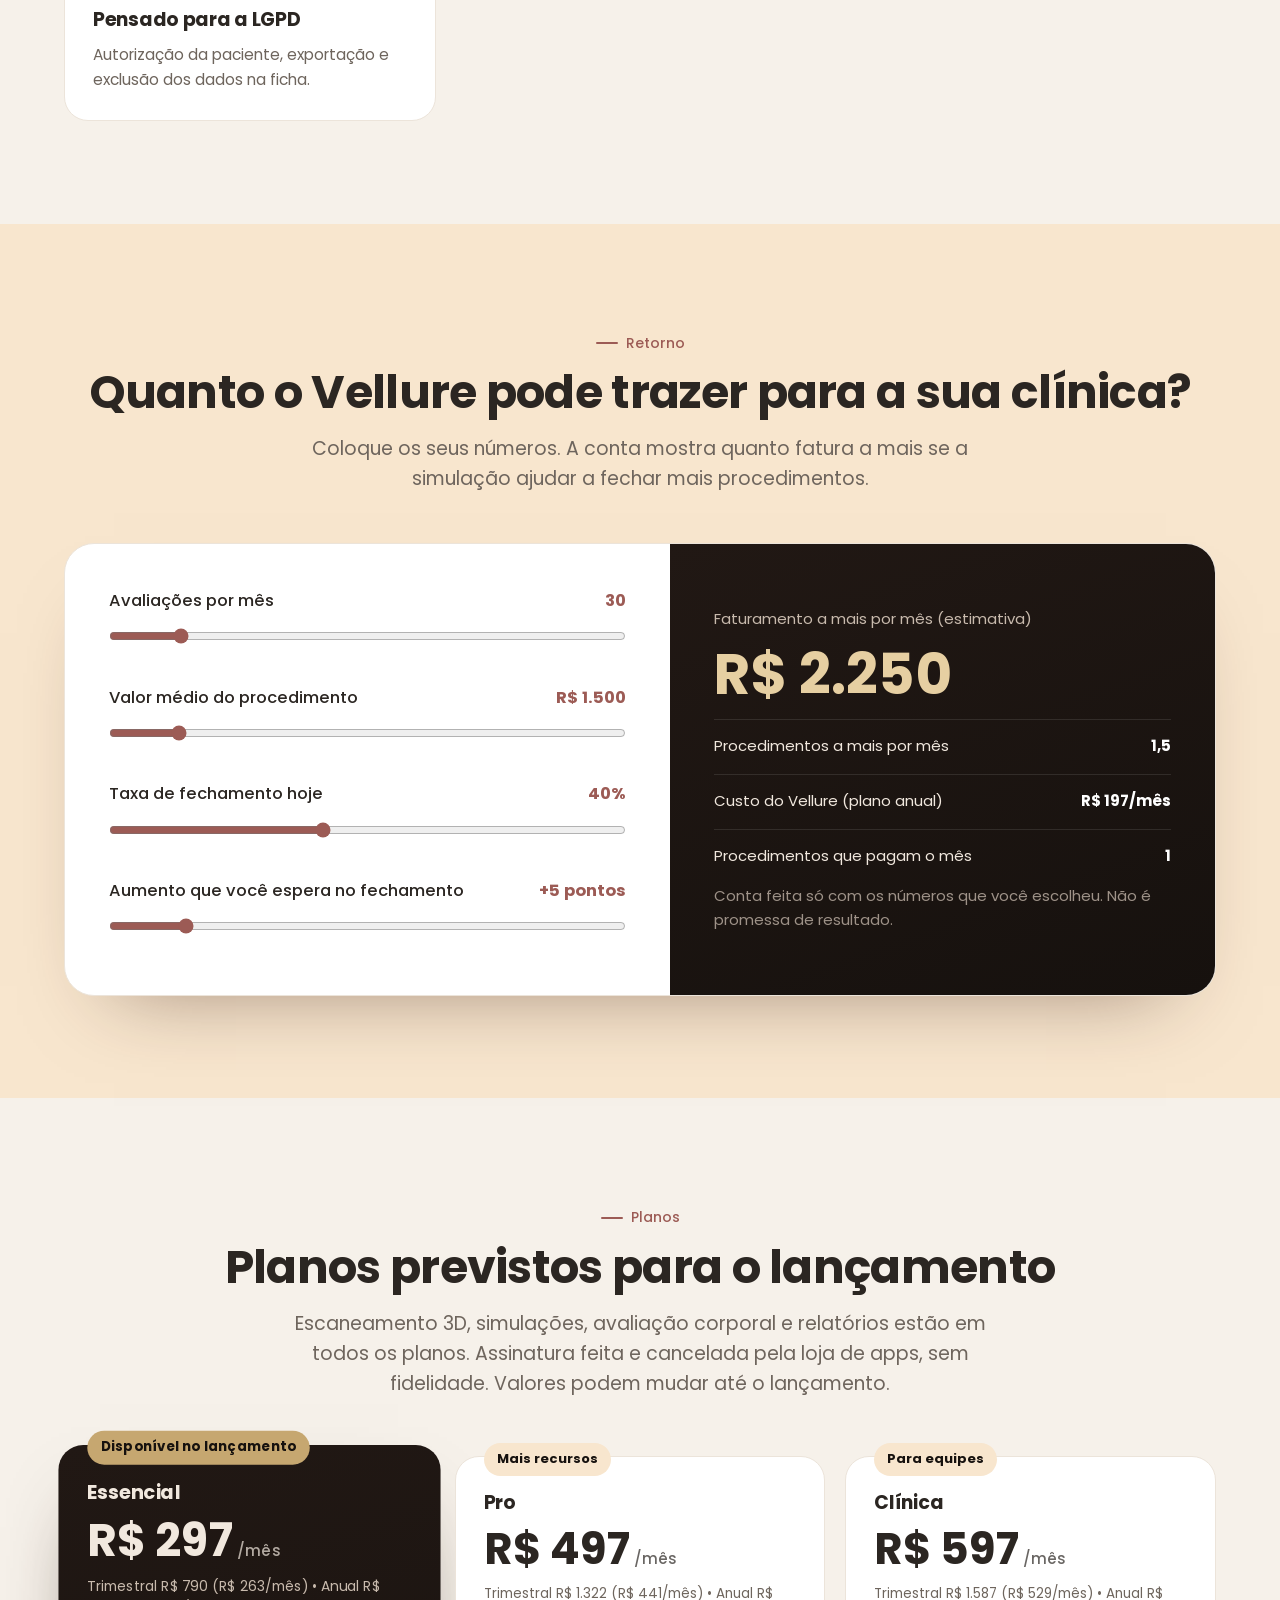
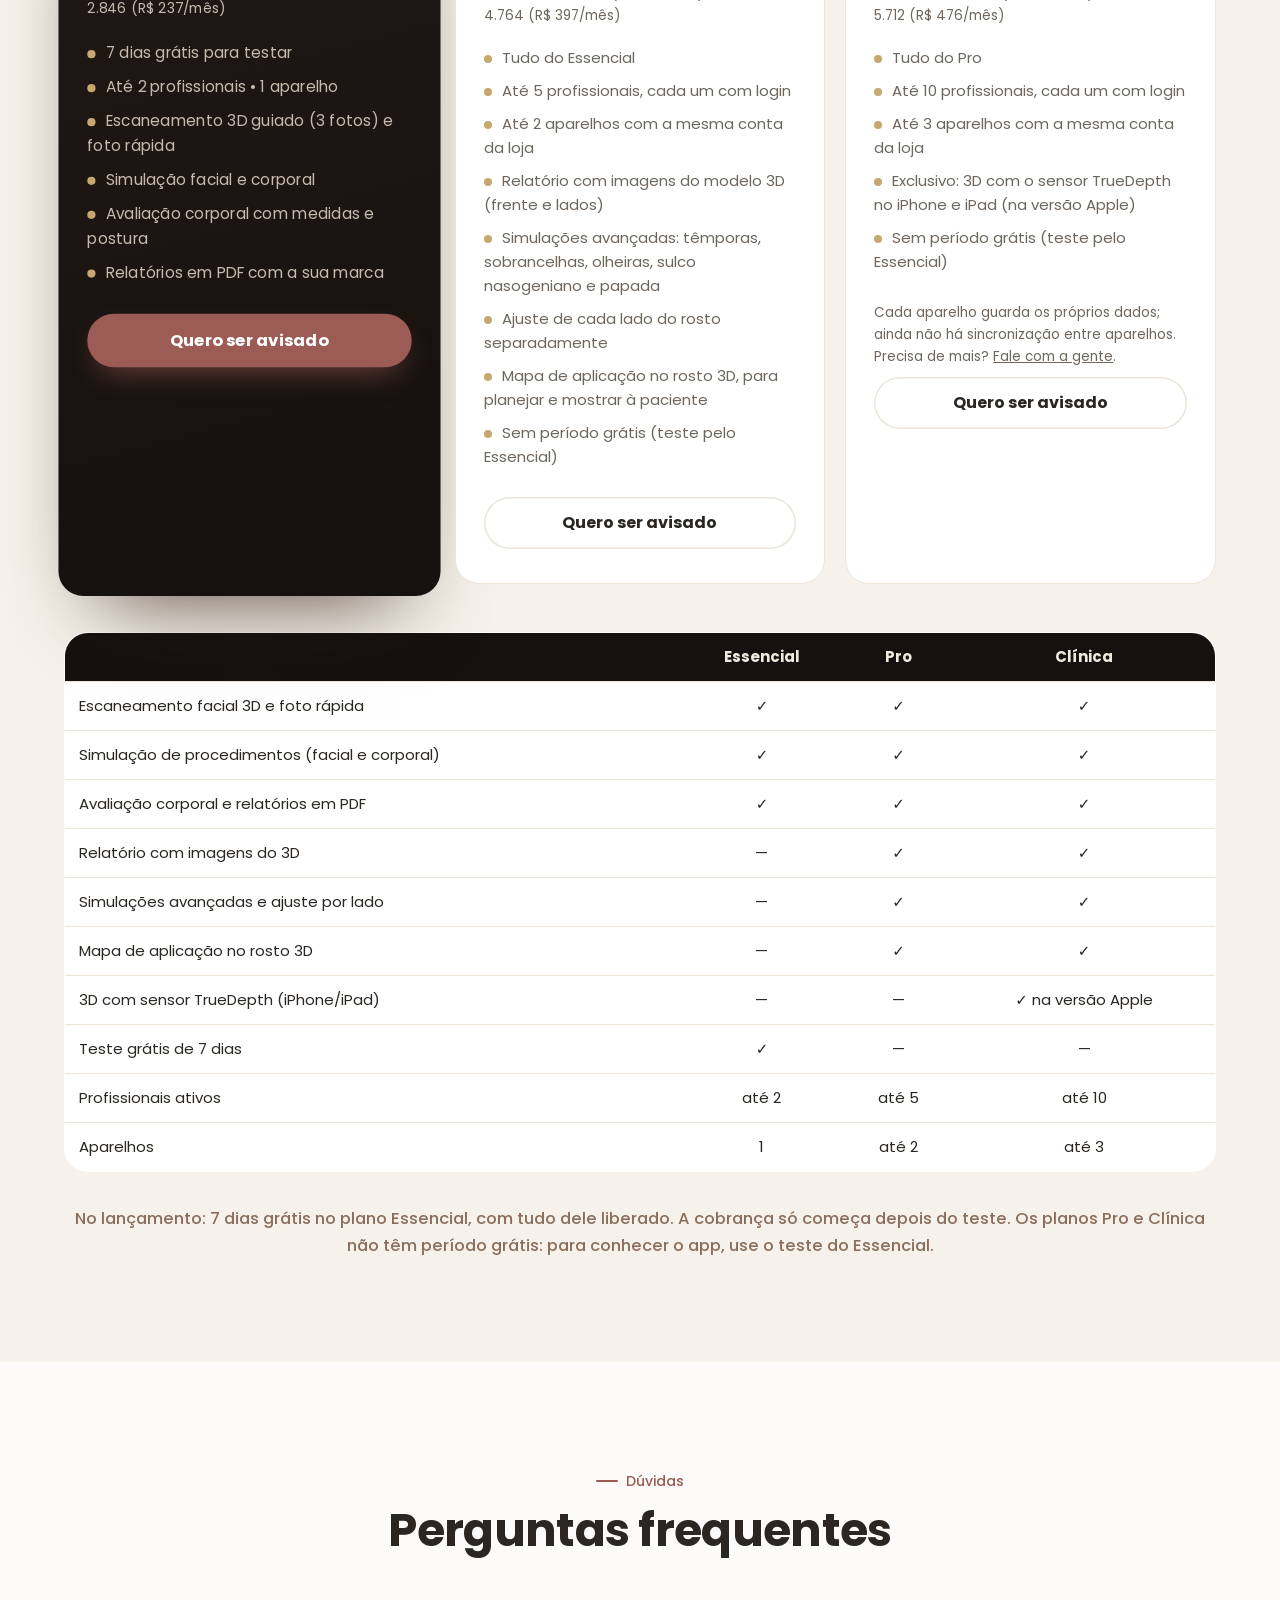
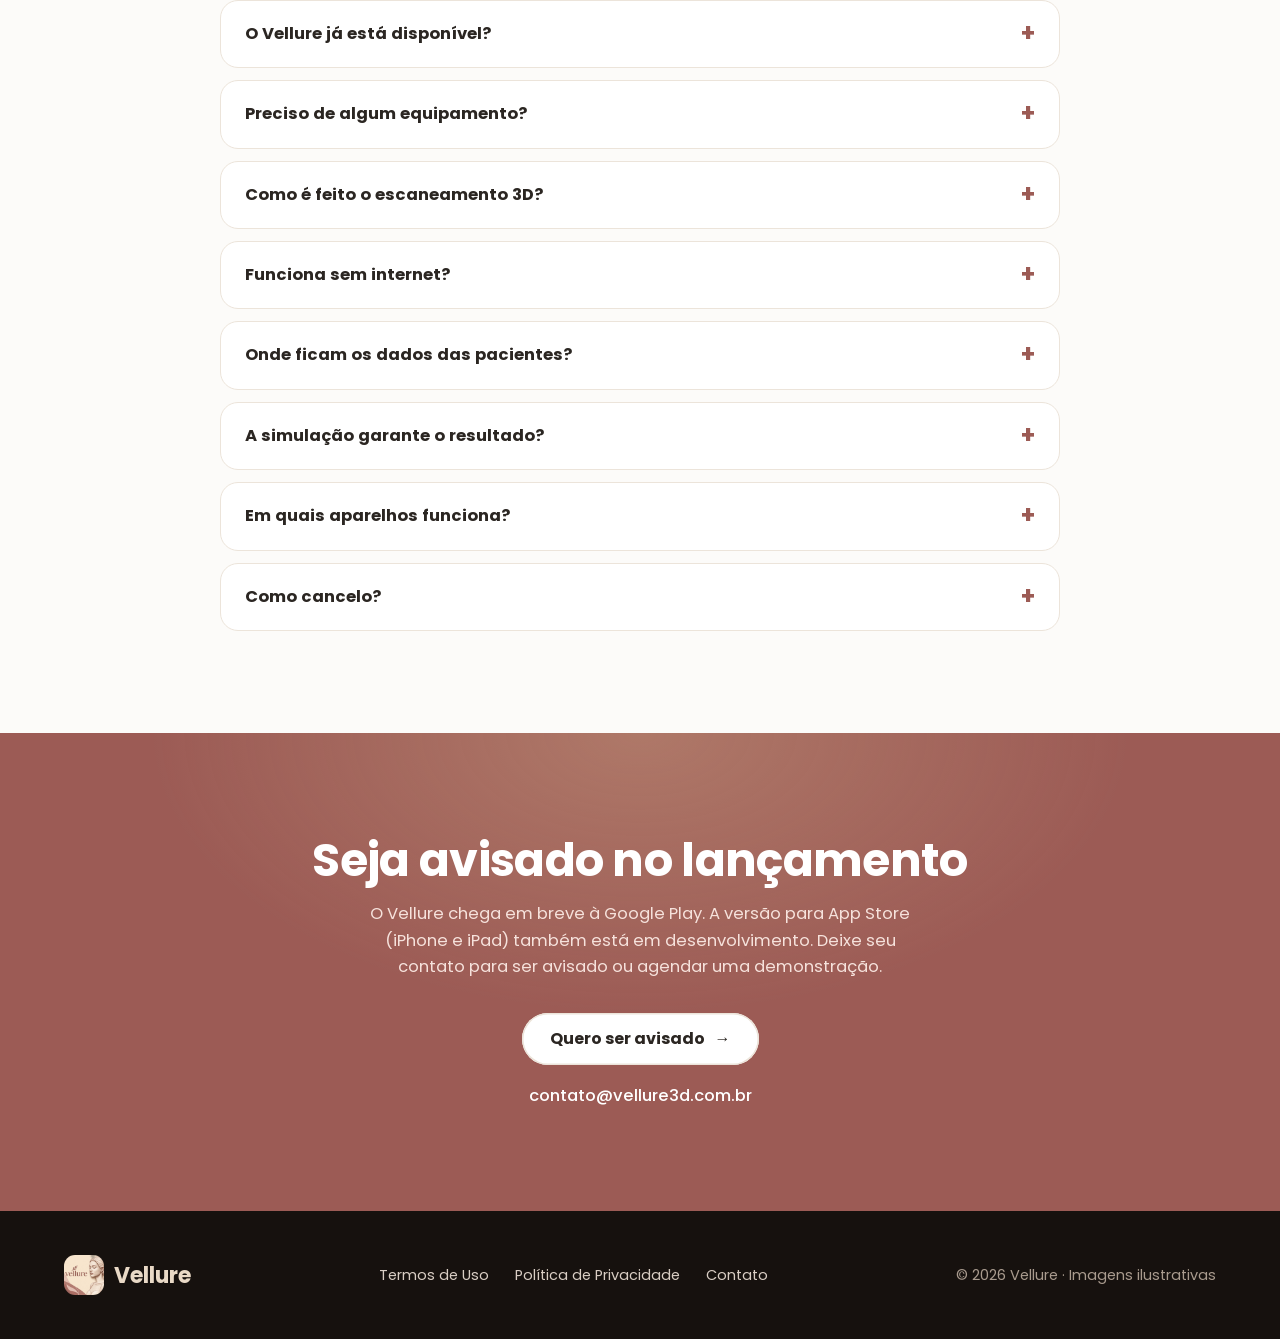
==== commit 31cd8fca: "Site: offline no dia a dia, conectar 1 vez a cada 24 h Co-Authored-By: Claude Opus 5.5 <noreply@anth" ====
--- a/index.html
+++ b/index.html
@@ -24,7 +24,7 @@
 <script>document.documentElement.classList.add('js')</script>
 <script type="application/ld+json">{"@context": "https://schema.org", "@type": "Organization", "name": "Vellure", "url": "https://vellure3d.com.br/", "logo": "https://vellure3d.com.br/assets/icone.png", "email": "contato@vellure3d.com.br", "areaServed": "BR"}</script>
 <script type="application/ld+json">{"@context": "https://schema.org", "@type": "SoftwareApplication", "name": "Vellure", "applicationCategory": "MedicalApplication", "operatingSystem": "Android", "inLanguage": ["pt-BR", "en"], "url": "https://vellure3d.com.br/", "image": "https://vellure3d.com.br/assets/compartilhar.jpg", "description": "App para clínicas de estética: escaneamento facial 3D, simulação de procedimentos, avaliação corporal e relatórios em PDF no tablet ou celular.", "offers": {"@type": "Offer", "price": "297.00", "priceCurrency": "BRL", "description": "Plano Essencial mensal (previsto), com 7 dias grátis"}}</script>
-<script type="application/ld+json">{"@context": "https://schema.org", "@type": "FAQPage", "mainEntity": [{"@type": "Question", "name": "O Vellure já está disponível?", "acceptedAnswer": {"@type": "Answer", "text": "Ainda não. O app está em desenvolvimento e em testes. O lançamento será primeiro na Google Play (Android) e depois para iPhone e iPad, que ainda estão em desenvolvimento. Mande um e-mail para contato@vellure3d.com.br para ser avisado."}}, {"@type": "Question", "name": "Preciso de algum equipamento?", "acceptedAnswer": {"@type": "Answer", "text": "Não. O Vellure usa a câmera do próprio tablet ou celular (iPad e iPhone em breve). Funciona bem no celular para o dia a dia; para mostrar à paciente, a tela maior de um tablet ajuda bastante."}}, {"@type": "Question", "name": "Como é feito o escaneamento 3D?", "acceptedAnswer": {"@type": "Answer", "text": "São 3 fotos: de frente, com o rosto virado uns 30° para um lado e uns 30° para o outro. O app mostra o ângulo certo de cada uma, você toca no botão para tirar, confere a foto e aprova antes de seguir. Leva menos de um minuto. Também existe a foto rápida, só de frente, para quem não pode girar a cabeça, mas o escaneamento gera um 3D mais completo."}}, {"@type": "Question", "name": "Funciona sem internet?", "acceptedAnswer": {"@type": "Answer", "text": "Sim. O escaneamento, as simulações e os relatórios funcionam offline. A internet só é usada para confirmar a assinatura na loja de apps."}}, {"@type": "Question", "name": "Onde ficam os dados das pacientes?", "acceptedAnswer": {"@type": "Answer", "text": "Somente no aparelho da clínica, em banco de dados criptografado. A Vellure não recebe nem armazena dados de pacientes. Os arquivos só saem do aparelho quando a clínica exporta, gera um relatório ou faz backup."}}, {"@type": "Question", "name": "A simulação garante o resultado?", "acceptedAnswer": {"@type": "Answer", "text": "Não. As simulações são ilustrativas e servem para alinhar expectativas. O resultado real depende da avaliação clínica, da técnica e de cada paciente."}}, {"@type": "Question", "name": "Em quais aparelhos funciona?", "acceptedAnswer": {"@type": "Answer", "text": "No lançamento: tablets e celulares Android. A versão para iPad e iPhone está em desenvolvimento e já vem com um extra pronto: nos aparelhos com Face ID, o 3D do rosto é feito com o sensor TrueDepth, que mede a profundidade real em 3 capturas (frente e os dois lados). Exclusivo do plano Clínica."}}, {"@type": "Question", "name": "Como cancelo?", "acceptedAnswer": {"@type": "Answer", "text": "Pela própria loja de apps, em Assinaturas, a qualquer momento. Os 7 dias grátis são do plano Essencial: cancelando antes do fim deles, nada é cobrado."}}]}</script>
+<script type="application/ld+json">{"@context": "https://schema.org", "@type": "FAQPage", "mainEntity": [{"@type": "Question", "name": "O Vellure já está disponível?", "acceptedAnswer": {"@type": "Answer", "text": "Ainda não. O app está em desenvolvimento e em testes. O lançamento será primeiro na Google Play (Android) e depois para iPhone e iPad, que ainda estão em desenvolvimento. Mande um e-mail para contato@vellure3d.com.br para ser avisado."}}, {"@type": "Question", "name": "Preciso de algum equipamento?", "acceptedAnswer": {"@type": "Answer", "text": "Não. O Vellure usa a câmera do próprio tablet ou celular (iPad e iPhone em breve). Funciona bem no celular para o dia a dia; para mostrar à paciente, a tela maior de um tablet ajuda bastante."}}, {"@type": "Question", "name": "Como é feito o escaneamento 3D?", "acceptedAnswer": {"@type": "Answer", "text": "São 3 fotos: de frente, com o rosto virado uns 30° para um lado e uns 30° para o outro. O app mostra o ângulo certo de cada uma, você toca no botão para tirar, confere a foto e aprova antes de seguir. Leva menos de um minuto. Também existe a foto rápida, só de frente, para quem não pode girar a cabeça, mas o escaneamento gera um 3D mais completo."}}, {"@type": "Question", "name": "Funciona sem internet?", "acceptedAnswer": {"@type": "Answer", "text": "Sim, no dia a dia: o escaneamento, as simulações e os relatórios funcionam offline. A internet é usada só para confirmar a assinatura e a vaga do aparelho, e o app precisa conectar pelo menos uma vez a cada 24 horas. Tablet ou iPad com chip resolve isso em qualquer lugar."}}, {"@type": "Question", "name": "Onde ficam os dados das pacientes?", "acceptedAnswer": {"@type": "Answer", "text": "Somente no aparelho da clínica, em banco de dados criptografado. A Vellure não recebe nem armazena dados de pacientes. Os arquivos só saem do aparelho quando a clínica exporta, gera um relatório ou faz backup."}}, {"@type": "Question", "name": "A simulação garante o resultado?", "acceptedAnswer": {"@type": "Answer", "text": "Não. As simulações são ilustrativas e servem para alinhar expectativas. O resultado real depende da avaliação clínica, da técnica e de cada paciente."}}, {"@type": "Question", "name": "Em quais aparelhos funciona?", "acceptedAnswer": {"@type": "Answer", "text": "No lançamento: tablets e celulares Android. A versão para iPad e iPhone está em desenvolvimento e já vem com um extra pronto: nos aparelhos com Face ID, o 3D do rosto é feito com o sensor TrueDepth, que mede a profundidade real em 3 capturas (frente e os dois lados). Exclusivo do plano Clínica."}}, {"@type": "Question", "name": "Como cancelo?", "acceptedAnswer": {"@type": "Answer", "text": "Pela própria loja de apps, em Assinaturas, a qualquer momento. Os 7 dias grátis são do plano Essencial: cancelando antes do fim deles, nada é cobrado."}}]}</script>
 </head>
 <body>
 
@@ -56,7 +56,7 @@
         <a class="btn vidro" href="#como-funciona">Ver demonstração</a>
       </div>
       <div class="aparelhos" aria-label="Aparelhos compatíveis"><span class="ap"><svg viewBox="0 0 24 24" aria-hidden="true"><rect x="3" y="4" width="18" height="16" rx="2.5"/></svg>Tablet Android</span><span class="ap"><svg viewBox="0 0 24 24" aria-hidden="true"><rect x="6" y="2.5" width="12" height="19" rx="2.5"/></svg>Celular Android</span><span class="ap breve"><svg viewBox="0 0 24 24" aria-hidden="true"><rect x="3" y="4" width="18" height="16" rx="2.5"/></svg>iPad <em>em breve</em></span><span class="ap breve"><svg viewBox="0 0 24 24" aria-hidden="true"><rect x="6" y="2.5" width="12" height="19" rx="2.5"/></svg>iPhone <em>em breve</em></span></div>
-      <div class="confianca"><span>Funciona sem internet</span><span>Dados criptografados no aparelho</span><span>Português e inglês</span></div>
+      <div class="confianca"><span>Funciona offline no dia a dia</span><span>Dados criptografados no aparelho</span><span>Português e inglês</span></div>
     </div>
     <div class="palco">
       <div class="tablet">
@@ -149,7 +149,7 @@
     <h2>Feito para a rotina da clínica</h2>
     <div class="recursos" style="text-align:left">
       <div class="recurso surge"><svg viewBox="0 0 46 46" aria-hidden="true"><rect width="46" height="46" rx="14" fill="#F8E6CE"/><ellipse cx="23" cy="23" rx="6" ry="8" fill="none" stroke="#9C5B55" stroke-width="2.4"/><path d="M12 19a12 12 0 0 1 6-7M34 27a12 12 0 0 1-6 7M28 12a12 12 0 0 1 6 7M18 34a12 12 0 0 1-6-7" fill="none" stroke="#9C5B55" stroke-width="2.4" stroke-linecap="round"/></svg><h3>Escaneamento guiado em 3 fotos</h3><p>O app guia o ângulo de cada foto, você aprova uma a uma, e os lados do rosto ficam completos. Para quem não pode girar a cabeça, há a foto rápida de frente.</p></div>
-      <div class="recurso surge"><svg viewBox="0 0 46 46" aria-hidden="true"><rect width="46" height="46" rx="14" fill="#F8E6CE"/><path d="M15 25a8 8 0 0 1 16 0M19 29h8" stroke="#9C5B55" stroke-width="2.4" fill="none" stroke-linecap="round"/><path d="M12 14l22 18" stroke="#9C5B55" stroke-width="2.4" stroke-linecap="round"/></svg><h3>Funciona sem internet</h3><p>O 3D e a detecção do rosto e do corpo rodam no próprio aparelho.</p></div>
+      <div class="recurso surge"><svg viewBox="0 0 46 46" aria-hidden="true"><rect width="46" height="46" rx="14" fill="#F8E6CE"/><path d="M15 25a8 8 0 0 1 16 0M19 29h8" stroke="#9C5B55" stroke-width="2.4" fill="none" stroke-linecap="round"/><path d="M12 14l22 18" stroke="#9C5B55" stroke-width="2.4" stroke-linecap="round"/></svg><h3>Funciona offline</h3><p>O 3D e a detecção do rosto e do corpo rodam no próprio aparelho. Basta conectar uma vez por dia para confirmar a assinatura.</p></div>
       <div class="recurso surge"><svg viewBox="0 0 46 46" aria-hidden="true"><rect width="46" height="46" rx="14" fill="#F8E6CE"/><rect x="15" y="21" width="16" height="12" rx="3" fill="none" stroke="#9C5B55" stroke-width="2.4"/><path d="M18 21v-3a5 5 0 0 1 10 0v3" fill="none" stroke="#9C5B55" stroke-width="2.4"/></svg><h3>Dados criptografados</h3><p>Fichas, fotos e modelos ficam só no aparelho da clínica.</p></div>
       <div class="recurso surge"><svg viewBox="0 0 46 46" aria-hidden="true"><rect width="46" height="46" rx="14" fill="#F8E6CE"/><path d="M16 12h10l5 5v17H16z" fill="none" stroke="#9C5B55" stroke-width="2.4" stroke-linejoin="round"/><path d="M20 24h8M20 28h6" stroke="#9C5B55" stroke-width="2.4" stroke-linecap="round"/></svg><h3>Relatórios em PDF</h3><p>Antes/depois, medidas, procedimentos e termos com a sua marca.</p></div>
       <div class="recurso surge"><svg viewBox="0 0 46 46" aria-hidden="true"><rect width="46" height="46" rx="14" fill="#F8E6CE"/><circle cx="19" cy="19" r="4" fill="none" stroke="#9C5B55" stroke-width="2.4"/><circle cx="29" cy="21" r="3.2" fill="none" stroke="#9C5B55" stroke-width="2.4"/><path d="M12 32a7 7 0 0 1 14 0M25 32a5.5 5.5 0 0 1 9.5-3.6" fill="none" stroke="#9C5B55" stroke-width="2.4" stroke-linecap="round"/></svg><h3>Equipe com login</h3><p>Cada profissional com seu acesso e registro de quem alterou o quê.</p></div>
@@ -244,7 +244,7 @@
       <details><summary>O Vellure já está disponível?</summary><p>Ainda não. O app está em desenvolvimento e em testes. O lançamento será primeiro na Google Play (Android) e depois para iPhone e iPad, que ainda estão em desenvolvimento. Mande um e-mail para contato@vellure3d.com.br para ser avisado.</p></details>
       <details><summary>Preciso de algum equipamento?</summary><p>Não. O Vellure usa a câmera do próprio tablet ou celular (iPad e iPhone em breve). Funciona bem no celular para o dia a dia; para mostrar à paciente, a tela maior de um tablet ajuda bastante.</p></details>
       <details><summary>Como é feito o escaneamento 3D?</summary><p>São 3 fotos: de frente, com o rosto virado uns 30° para um lado e uns 30° para o outro. O app mostra o ângulo certo de cada uma, você toca no botão para tirar, confere a foto e aprova antes de seguir. Leva menos de um minuto. Também existe a foto rápida, só de frente, para quem não pode girar a cabeça, mas o escaneamento gera um 3D mais completo.</p></details>
-      <details><summary>Funciona sem internet?</summary><p>Sim. O escaneamento, as simulações e os relatórios funcionam offline. A internet só é usada para confirmar a assinatura na loja de apps.</p></details>
+      <details><summary>Funciona sem internet?</summary><p>Sim, no dia a dia: o escaneamento, as simulações e os relatórios funcionam offline. A internet é usada só para confirmar a assinatura e a vaga do aparelho, e o app precisa conectar pelo menos uma vez a cada 24 horas. Tablet ou iPad com chip resolve isso em qualquer lugar.</p></details>
       <details><summary>Onde ficam os dados das pacientes?</summary><p>Somente no aparelho da clínica, em banco de dados criptografado. A Vellure não recebe nem armazena dados de pacientes. Os arquivos só saem do aparelho quando a clínica exporta, gera um relatório ou faz backup.</p></details>
       <details><summary>A simulação garante o resultado?</summary><p>Não. As simulações são ilustrativas e servem para alinhar expectativas. O resultado real depende da avaliação clínica, da técnica e de cada paciente.</p></details>
       <details><summary>Em quais aparelhos funciona?</summary><p>No lançamento: tablets e celulares Android. A versão para iPad e iPhone está em desenvolvimento e já vem com um extra pronto: nos aparelhos com Face ID, o 3D do rosto é feito com o sensor TrueDepth, que mede a profundidade real em 3 capturas (frente e os dois lados). Exclusivo do plano Clínica.</p></details>
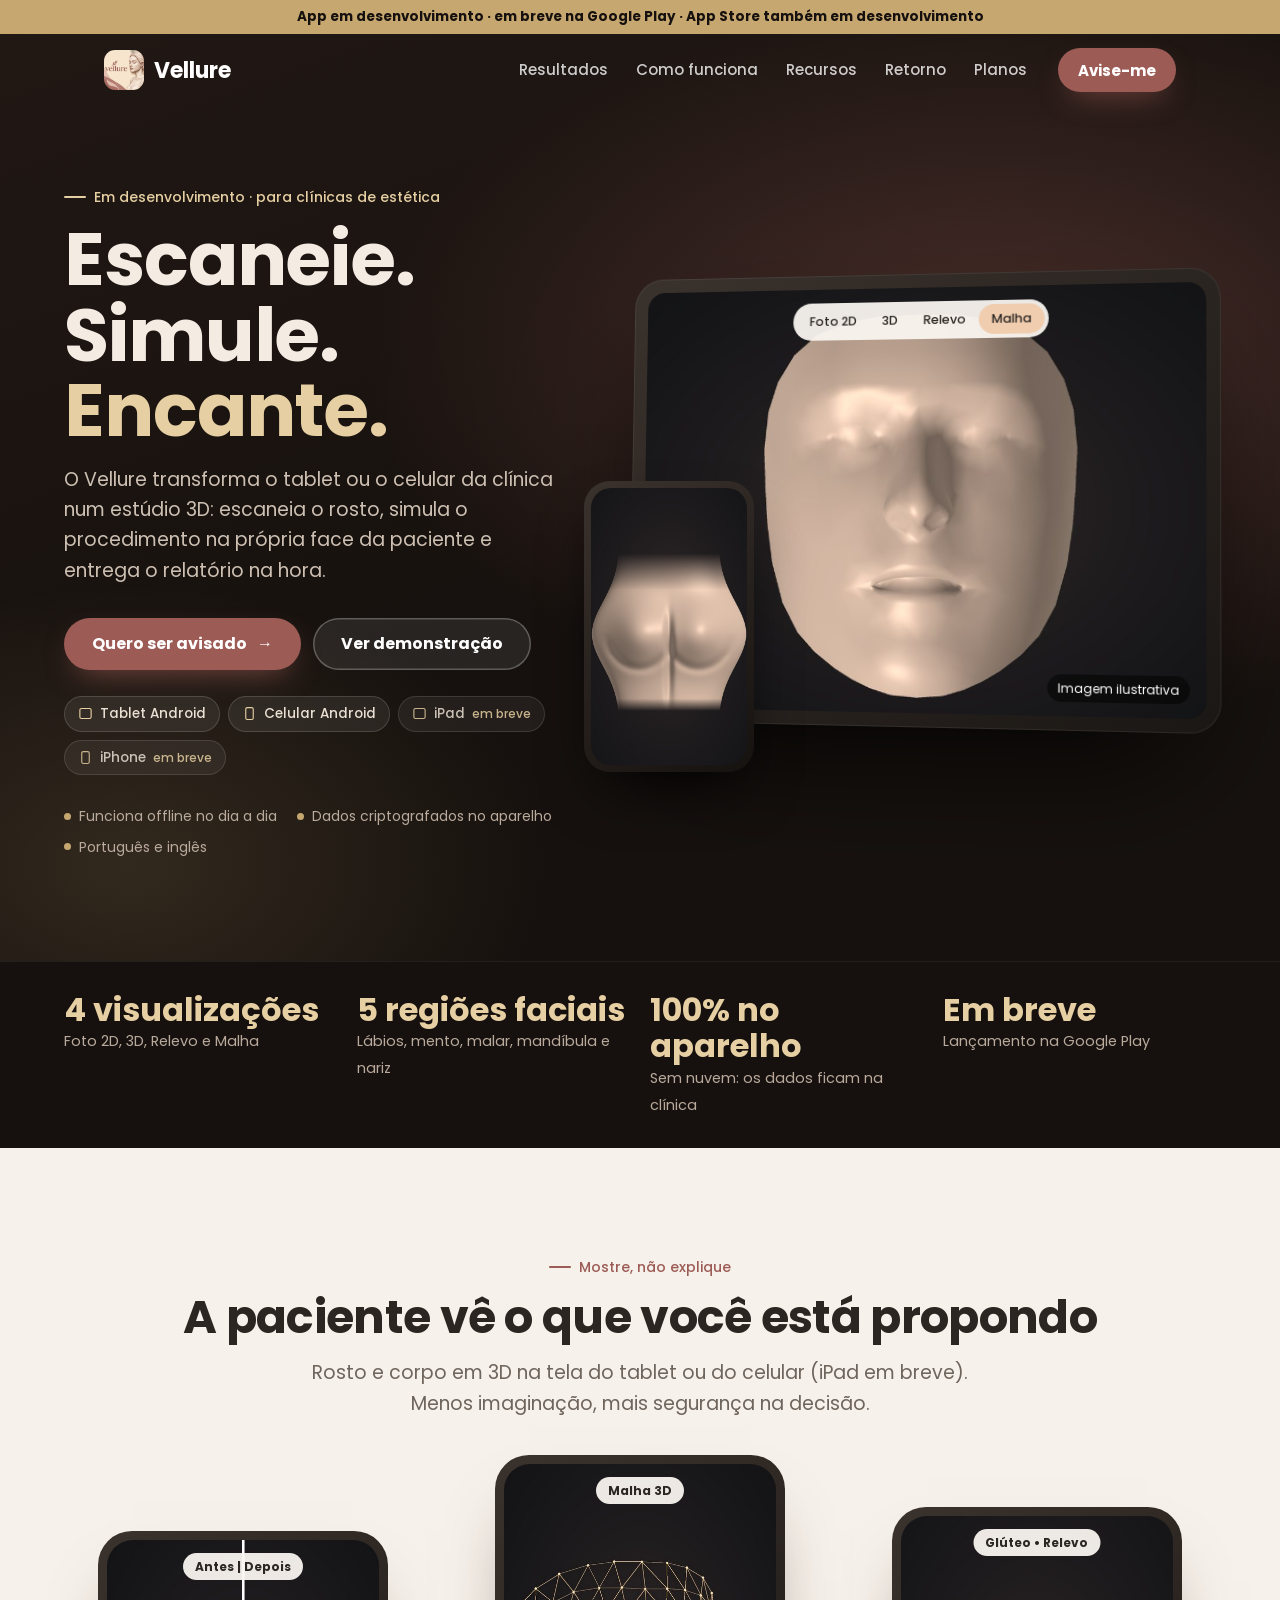
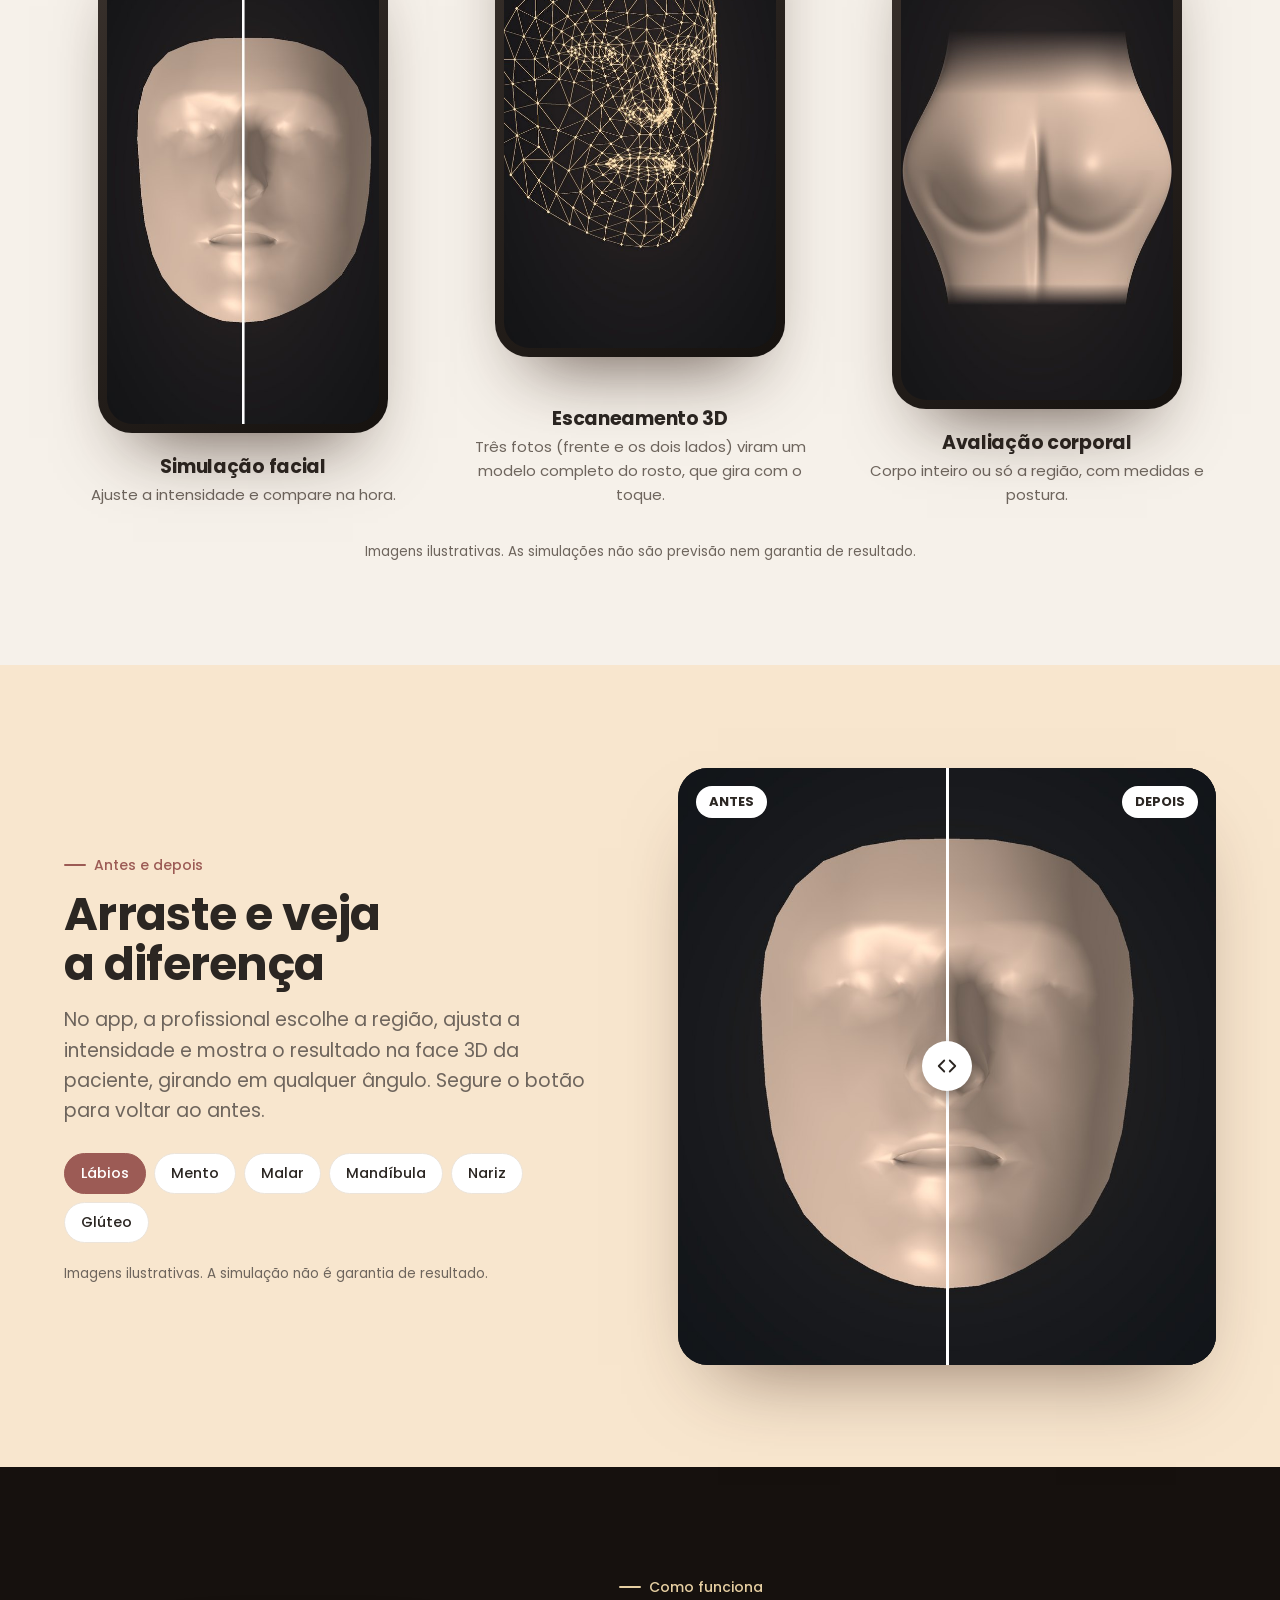
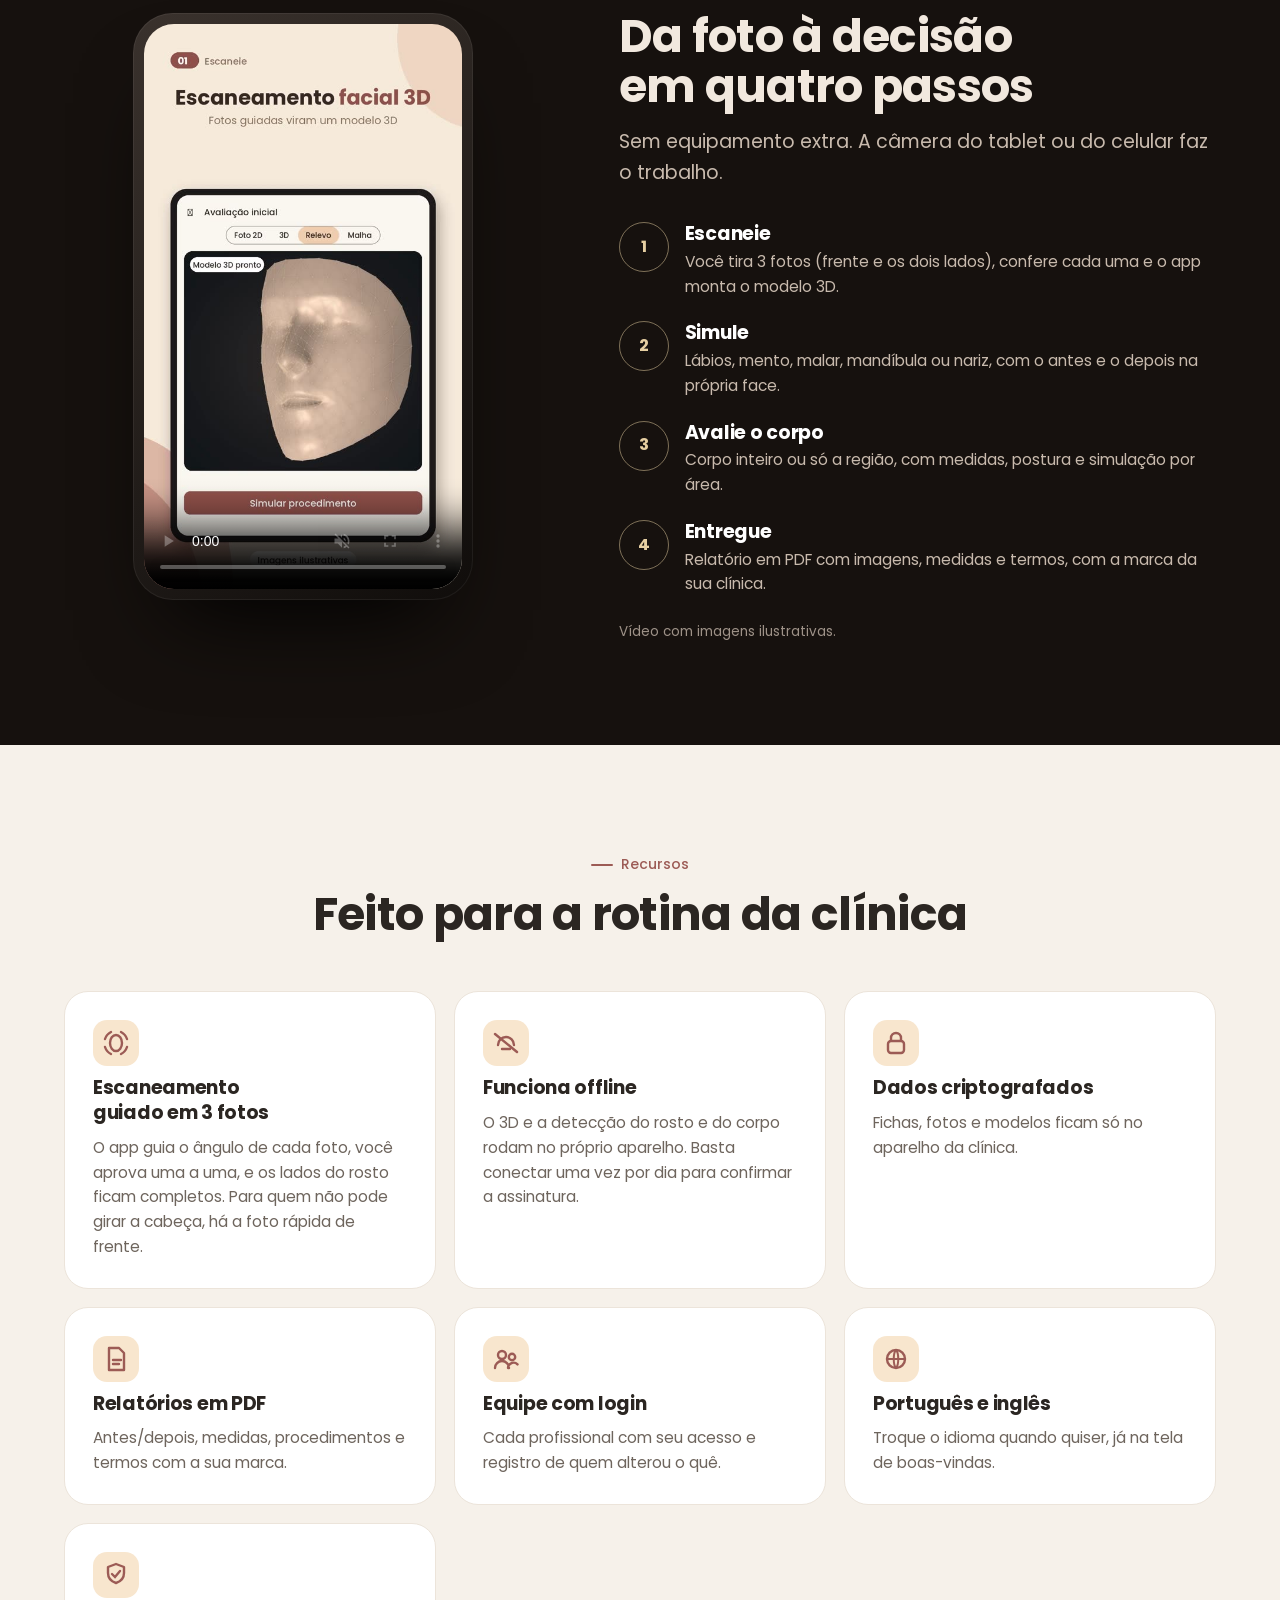
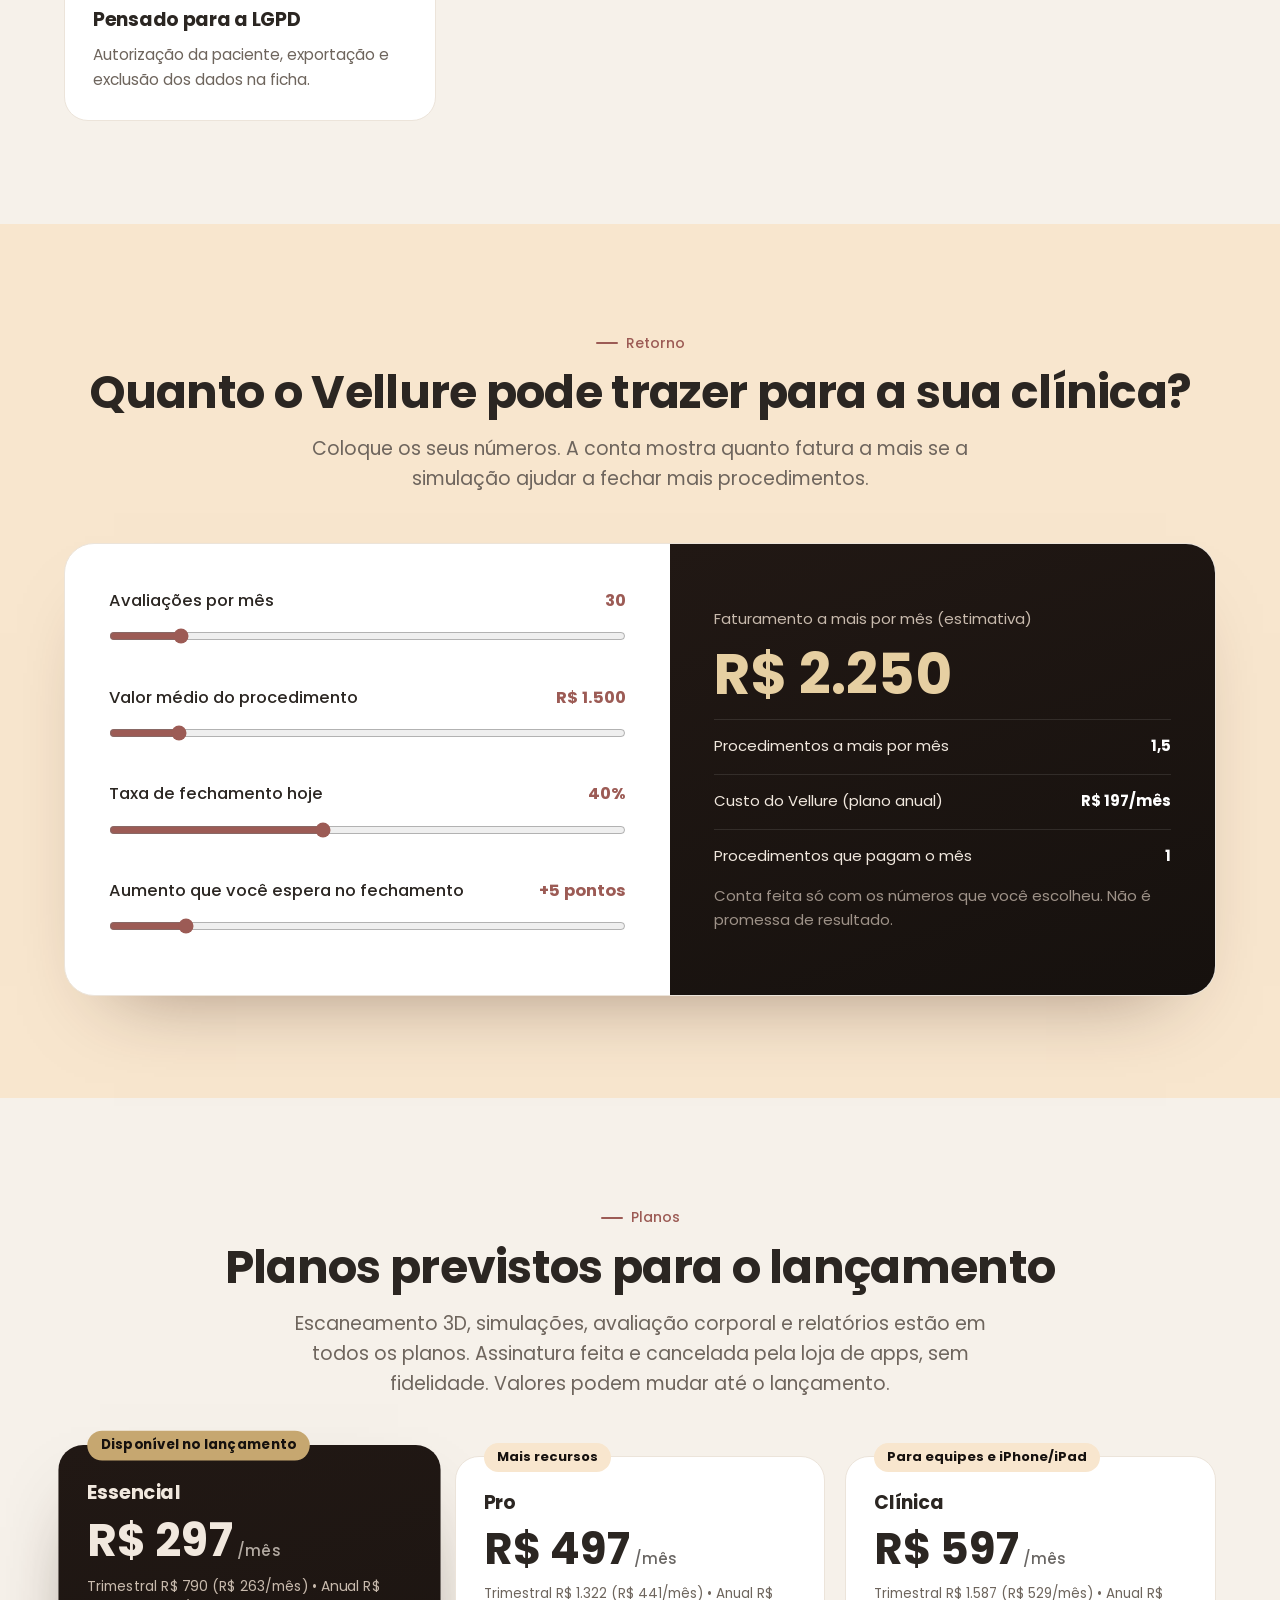
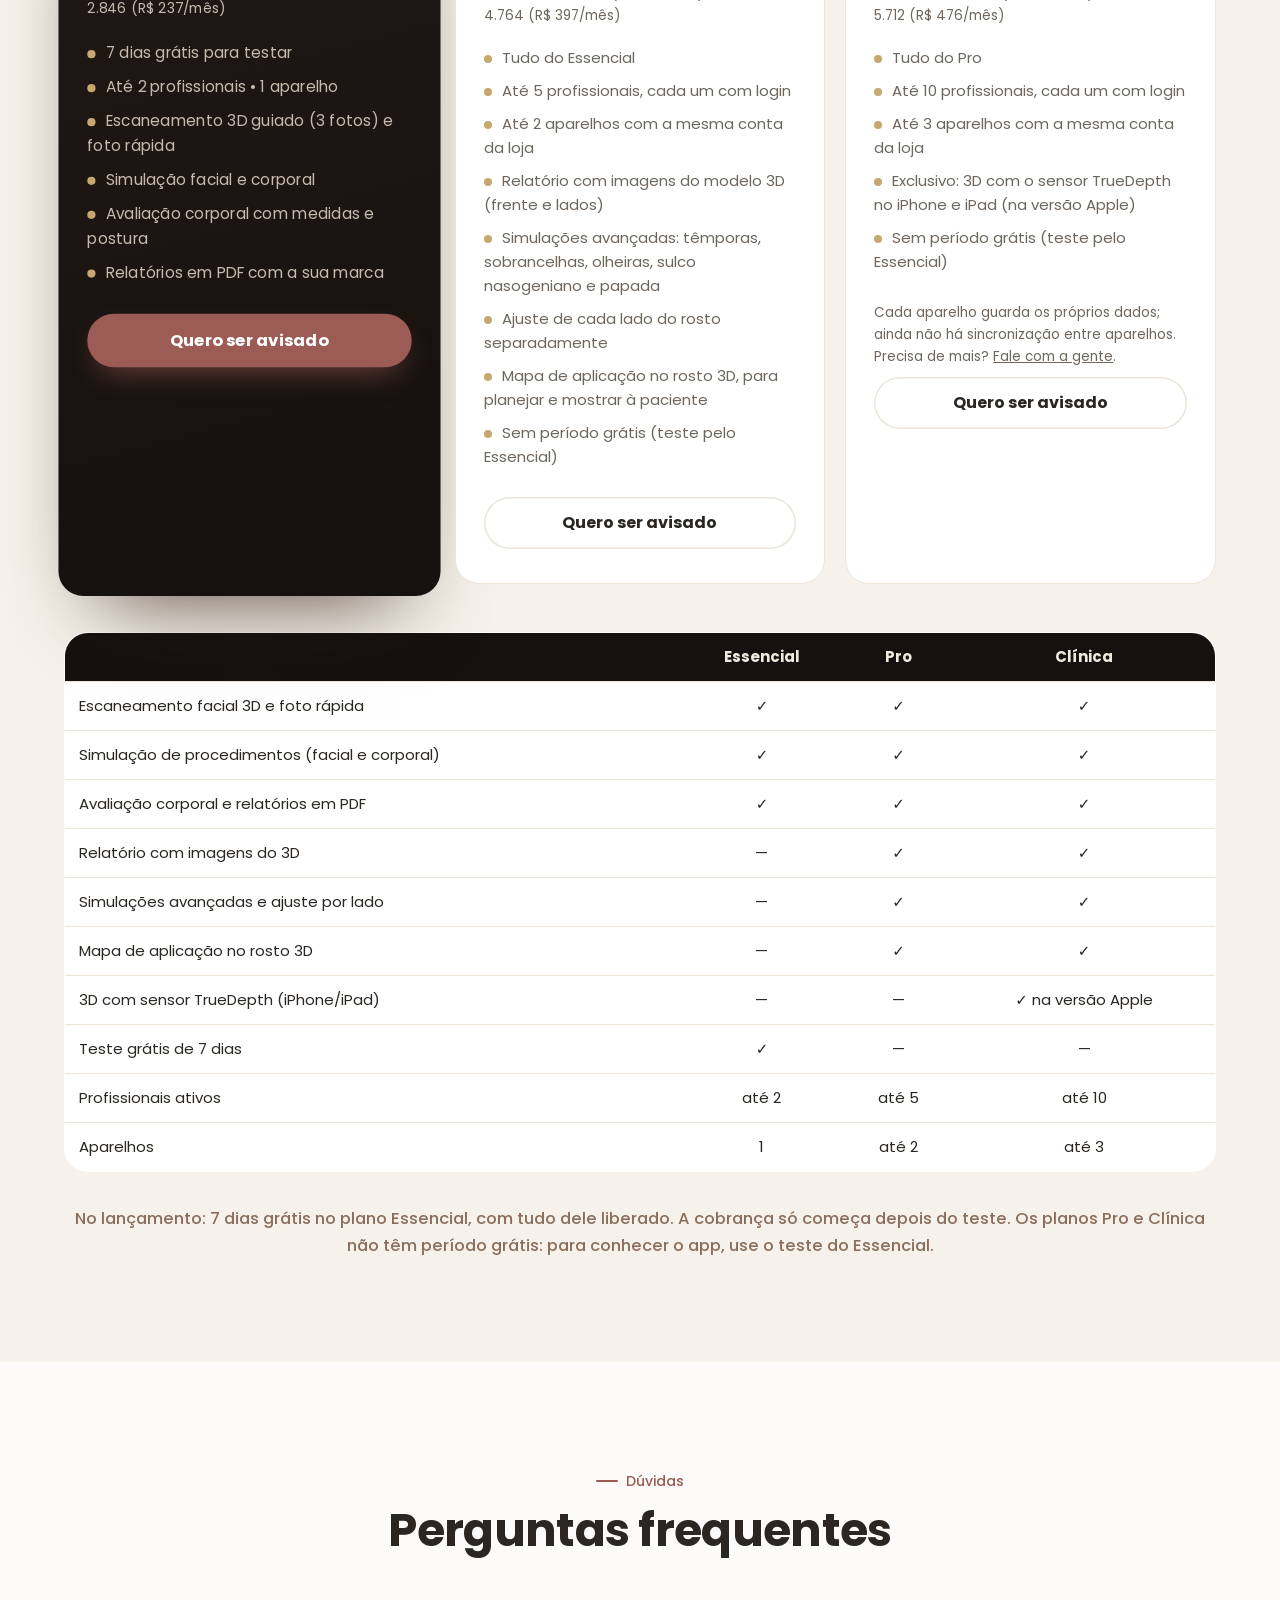
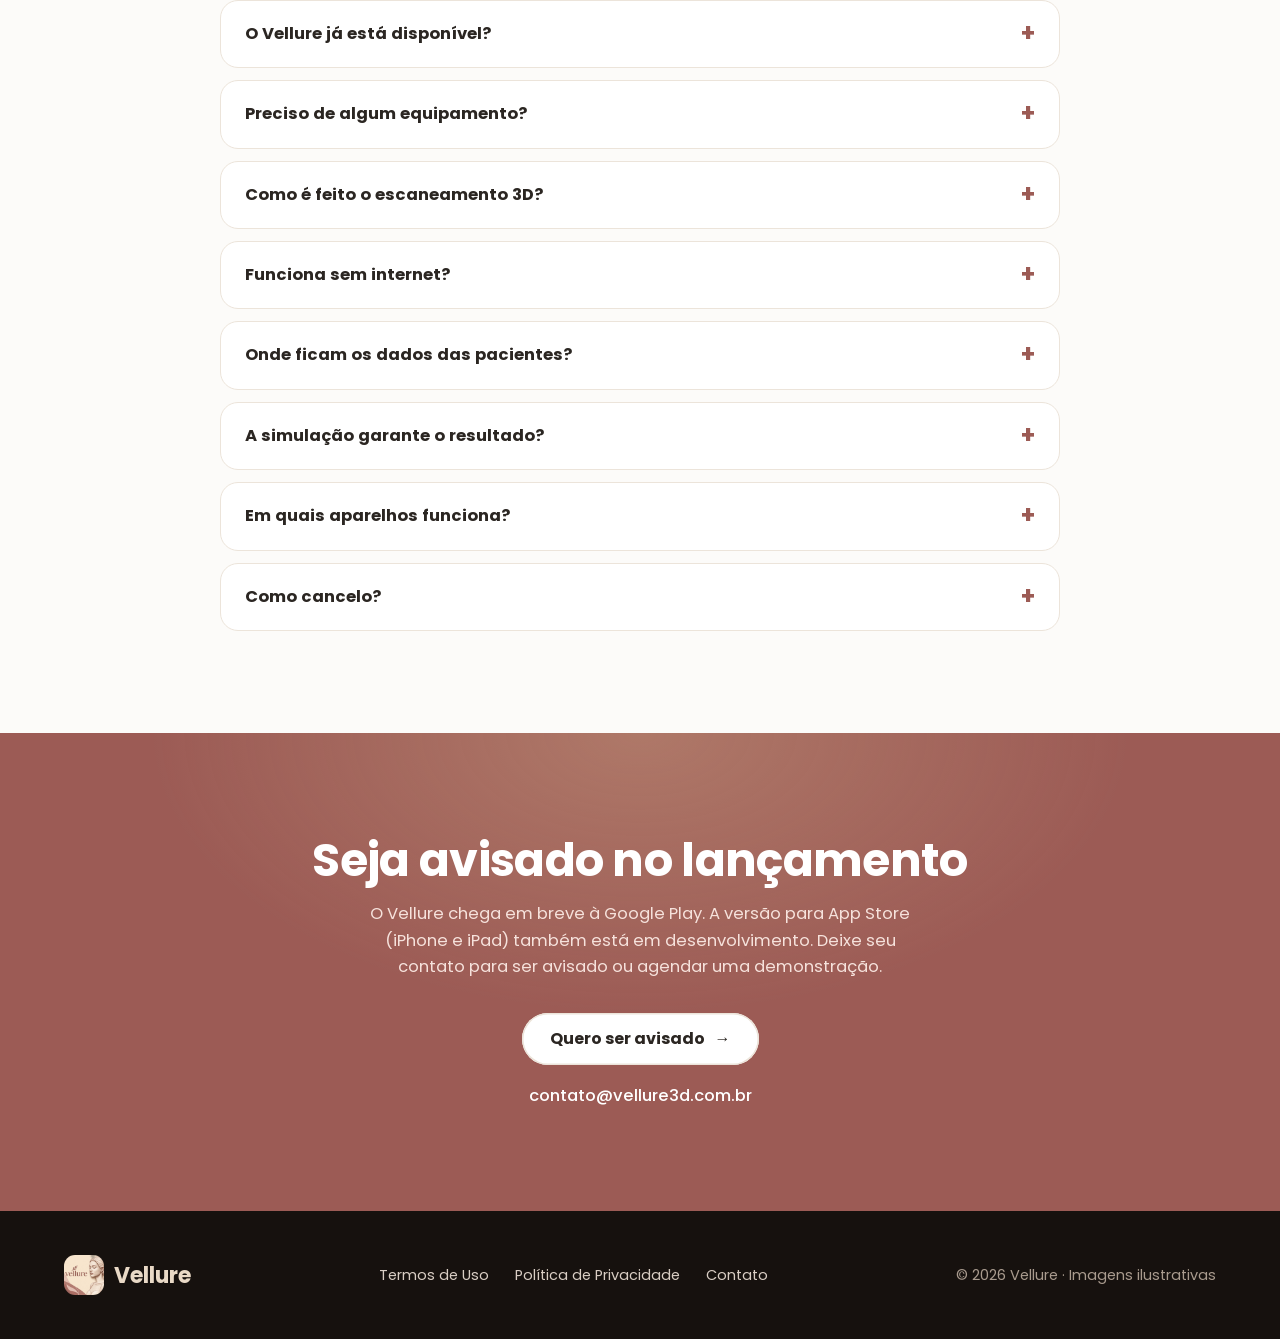
==== commit eea84c65: "Site: selo do Clínica 'Para equipes e iPhone/iPad' Co-Authored-By: Claude Opus 5.5 <noreply@anthropi" ====
--- a/index.html
+++ b/index.html
@@ -20,7 +20,7 @@
 <link rel="apple-touch-icon" href="assets/icone.png">
 <meta name="theme-color" content="#16110E">
 <link rel="icon" href="assets/favicon.png">
-<link rel="stylesheet" href="style.css?v=4">
+<link rel="stylesheet" href="style.css?v=5">
 <script>document.documentElement.classList.add('js')</script>
 <script type="application/ld+json">{"@context": "https://schema.org", "@type": "Organization", "name": "Vellure", "url": "https://vellure3d.com.br/", "logo": "https://vellure3d.com.br/assets/icone.png", "email": "contato@vellure3d.com.br", "areaServed": "BR"}</script>
 <script type="application/ld+json">{"@context": "https://schema.org", "@type": "SoftwareApplication", "name": "Vellure", "applicationCategory": "MedicalApplication", "operatingSystem": "Android", "inLanguage": ["pt-BR", "en"], "url": "https://vellure3d.com.br/", "image": "https://vellure3d.com.br/assets/compartilhar.jpg", "description": "App para clínicas de estética: escaneamento facial 3D, simulação de procedimentos, avaliação corporal e relatórios em PDF no tablet ou celular.", "offers": {"@type": "Offer", "price": "297.00", "priceCurrency": "BRL", "description": "Plano Essencial mensal (previsto), com 7 dias grátis"}}</script>
@@ -206,7 +206,7 @@
         <a class="btn claro" href="#contato">Quero ser avisado</a>
       </div>
       <div class="plano">
-        <span class="badge" style="background:var(--creme)">Para equipes</span>
+        <span class="badge" style="background:var(--creme)">Para equipes e iPhone/iPad</span>
         <h3>Clínica</h3>
         <div class="preco">R$ 597<small> /mês</small></div>
         <p class="nota">Trimestral R$ 1.587 (R$ 529/mês) • Anual R$ 5.712 (R$ 476/mês)</p>
--- a/style.css
+++ b/style.css
@@ -148,7 +148,7 @@
 .plano{background:#fff;border:1px solid var(--linha);border-radius:var(--raio);padding:34px 28px;display:grid;gap:10px;align-content:start;position:relative}
 .plano.dest{background:linear-gradient(165deg,var(--noite2),var(--noite));color:#F1E8DE;border:0;box-shadow:0 40px 80px -40px rgba(40,20,10,.8);transform:scale(1.03)}
 .plano.dest .nota,.plano.dest li{color:#C8BAAD}
-.plano .badge{position:absolute;top:-14px;left:28px;background:var(--ouro);color:var(--noite);font-size:13px;font-weight:700;padding:6px 13px;border-radius:999px}
+.plano .badge{position:absolute;top:-14px;left:28px;max-width:calc(100% - 56px);line-height:1.3;background:var(--ouro);color:var(--noite);font-size:13px;font-weight:700;padding:6px 13px;border-radius:999px}
 .preco{font-size:clamp(34px,3.4vw,44px);font-weight:700;white-space:nowrap;line-height:1.1}
 .preco small{font-size:15px;font-weight:500;opacity:.7}
 .plano ul{margin:10px 0 18px;padding:0;list-style:none;display:grid;gap:9px;color:var(--suave);font-size:15px}
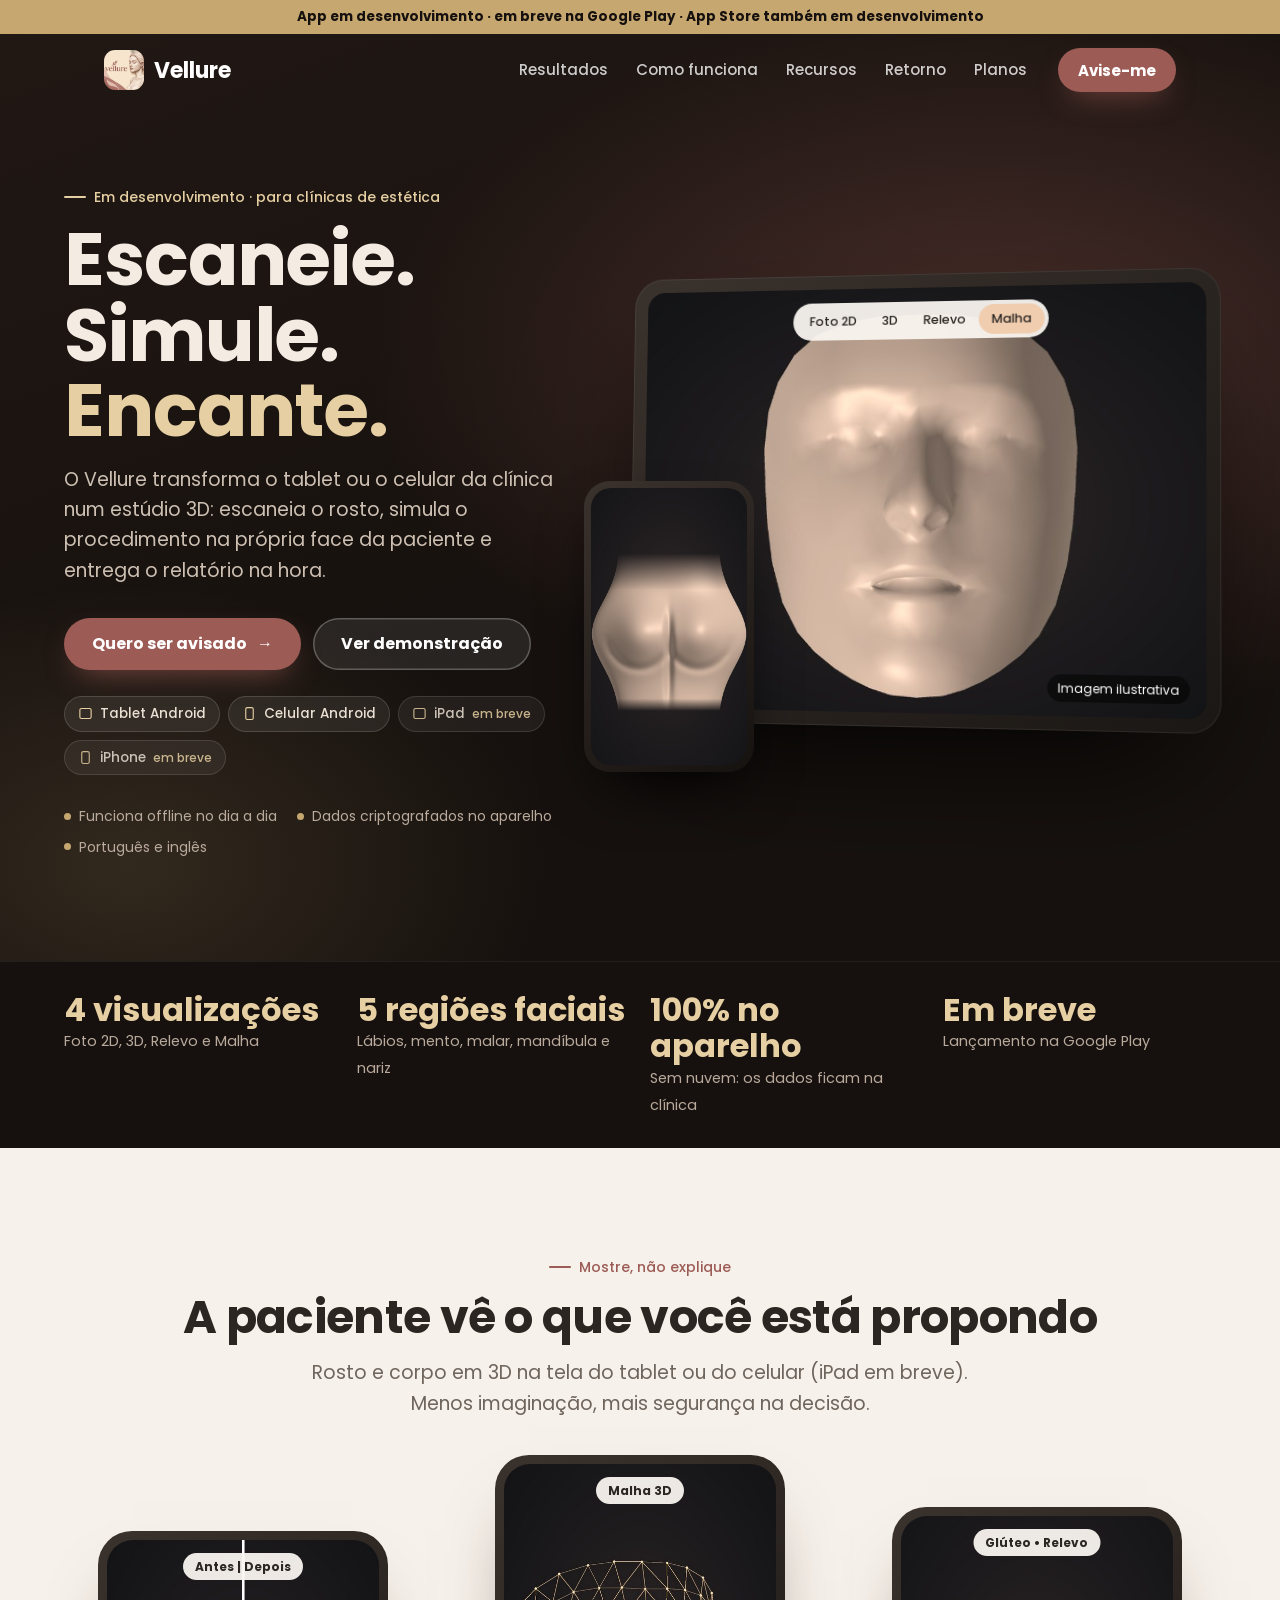
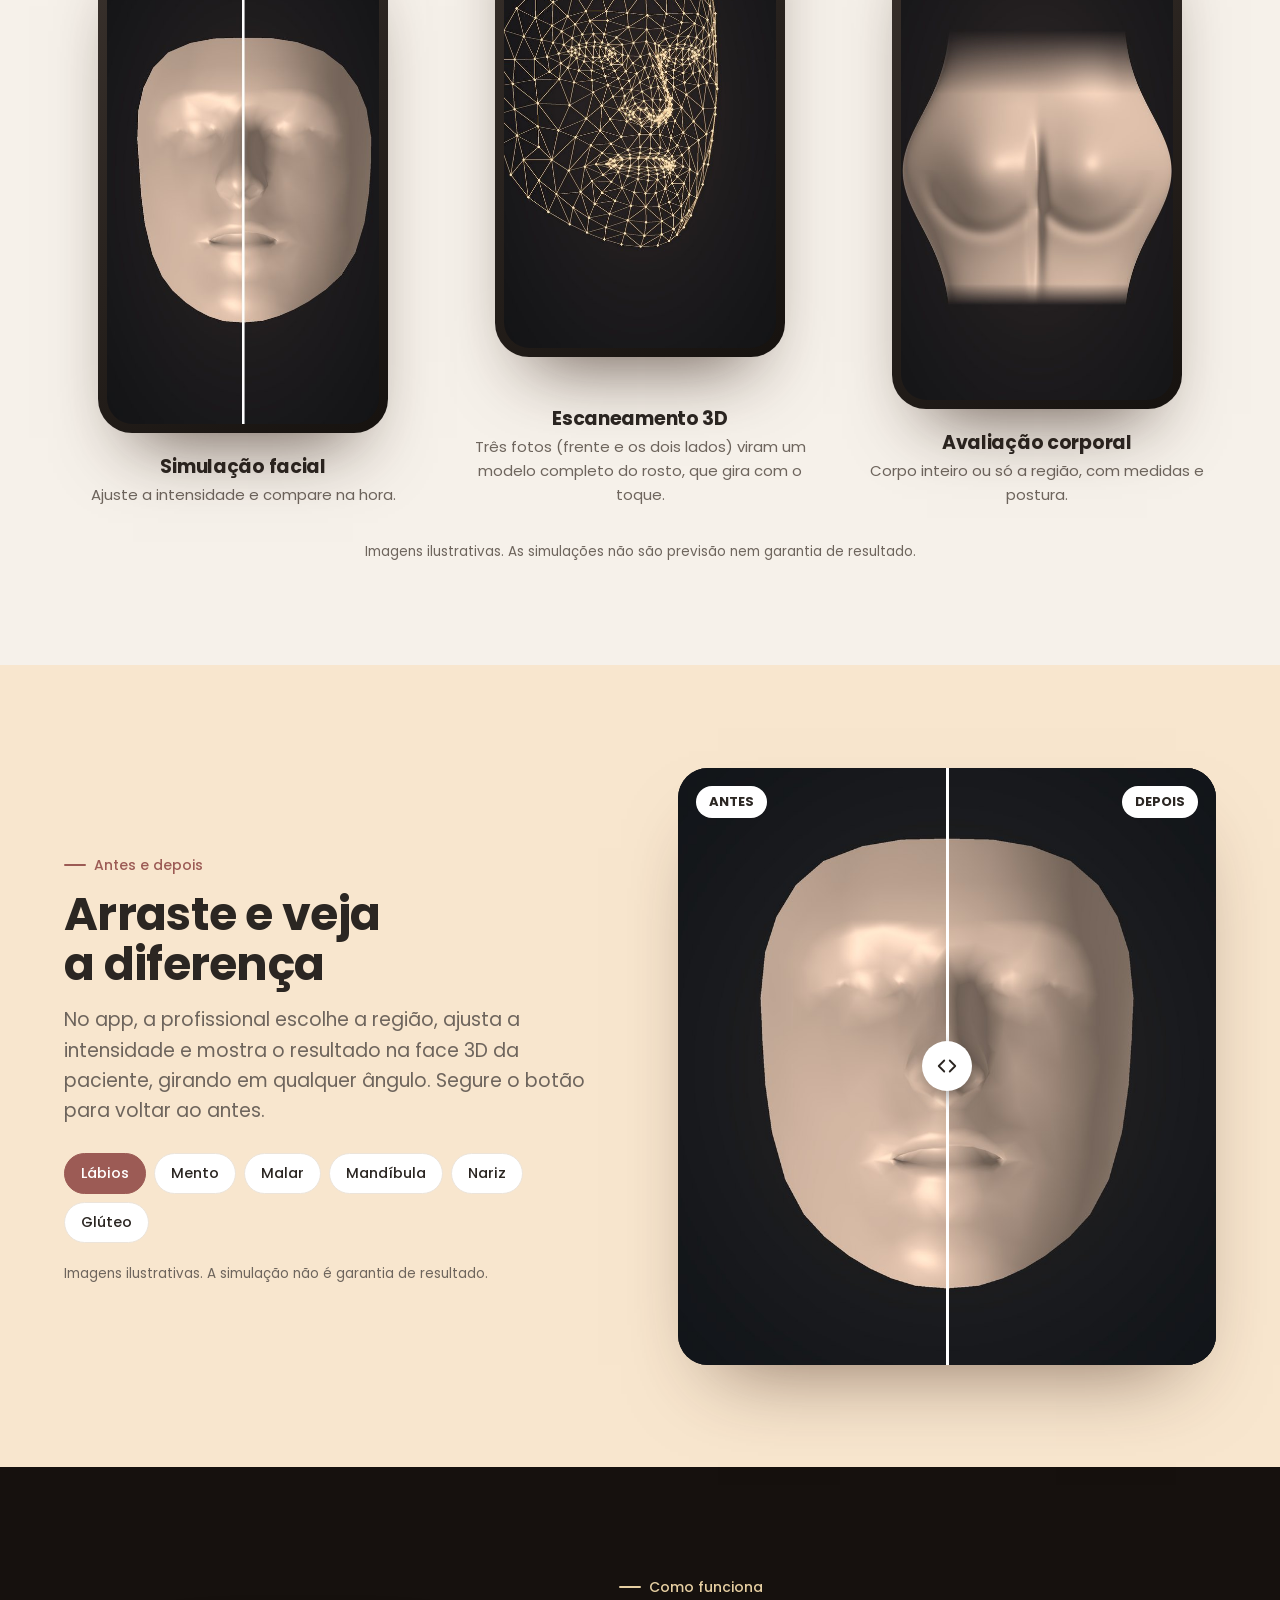
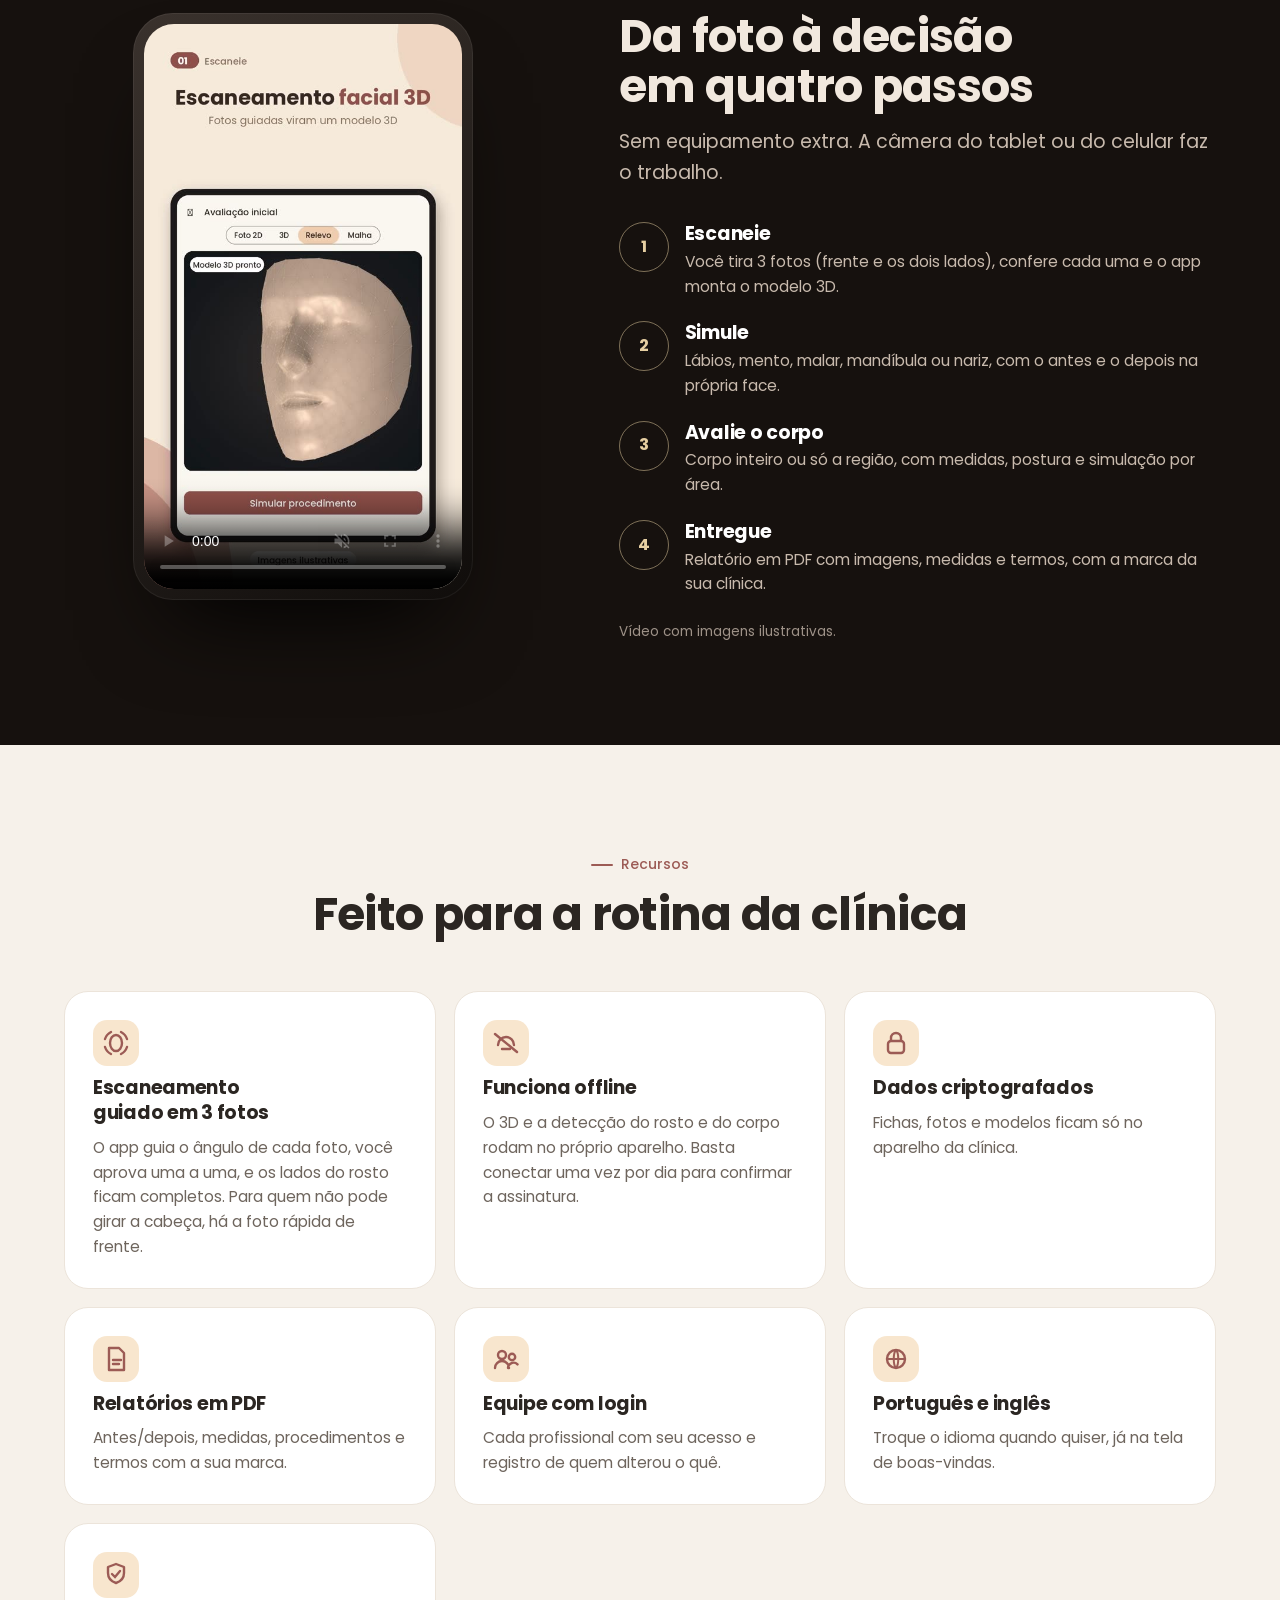
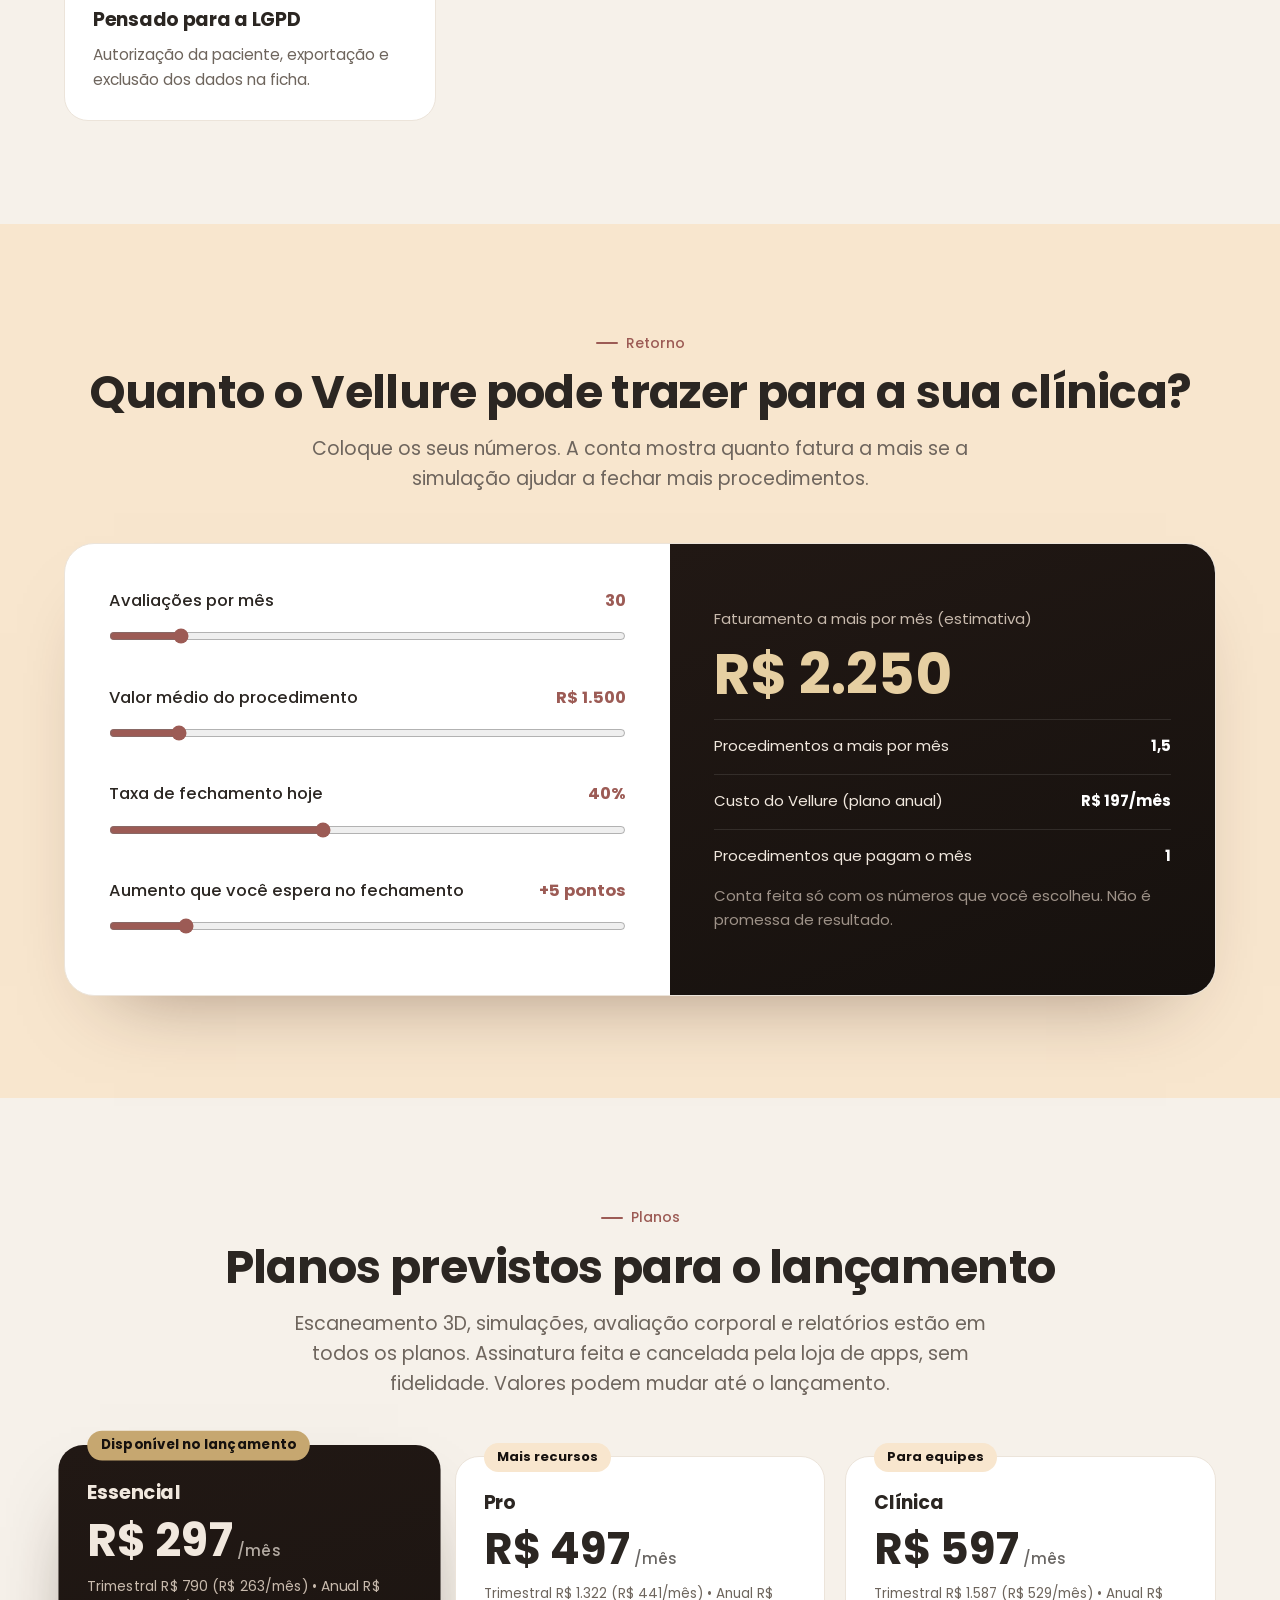
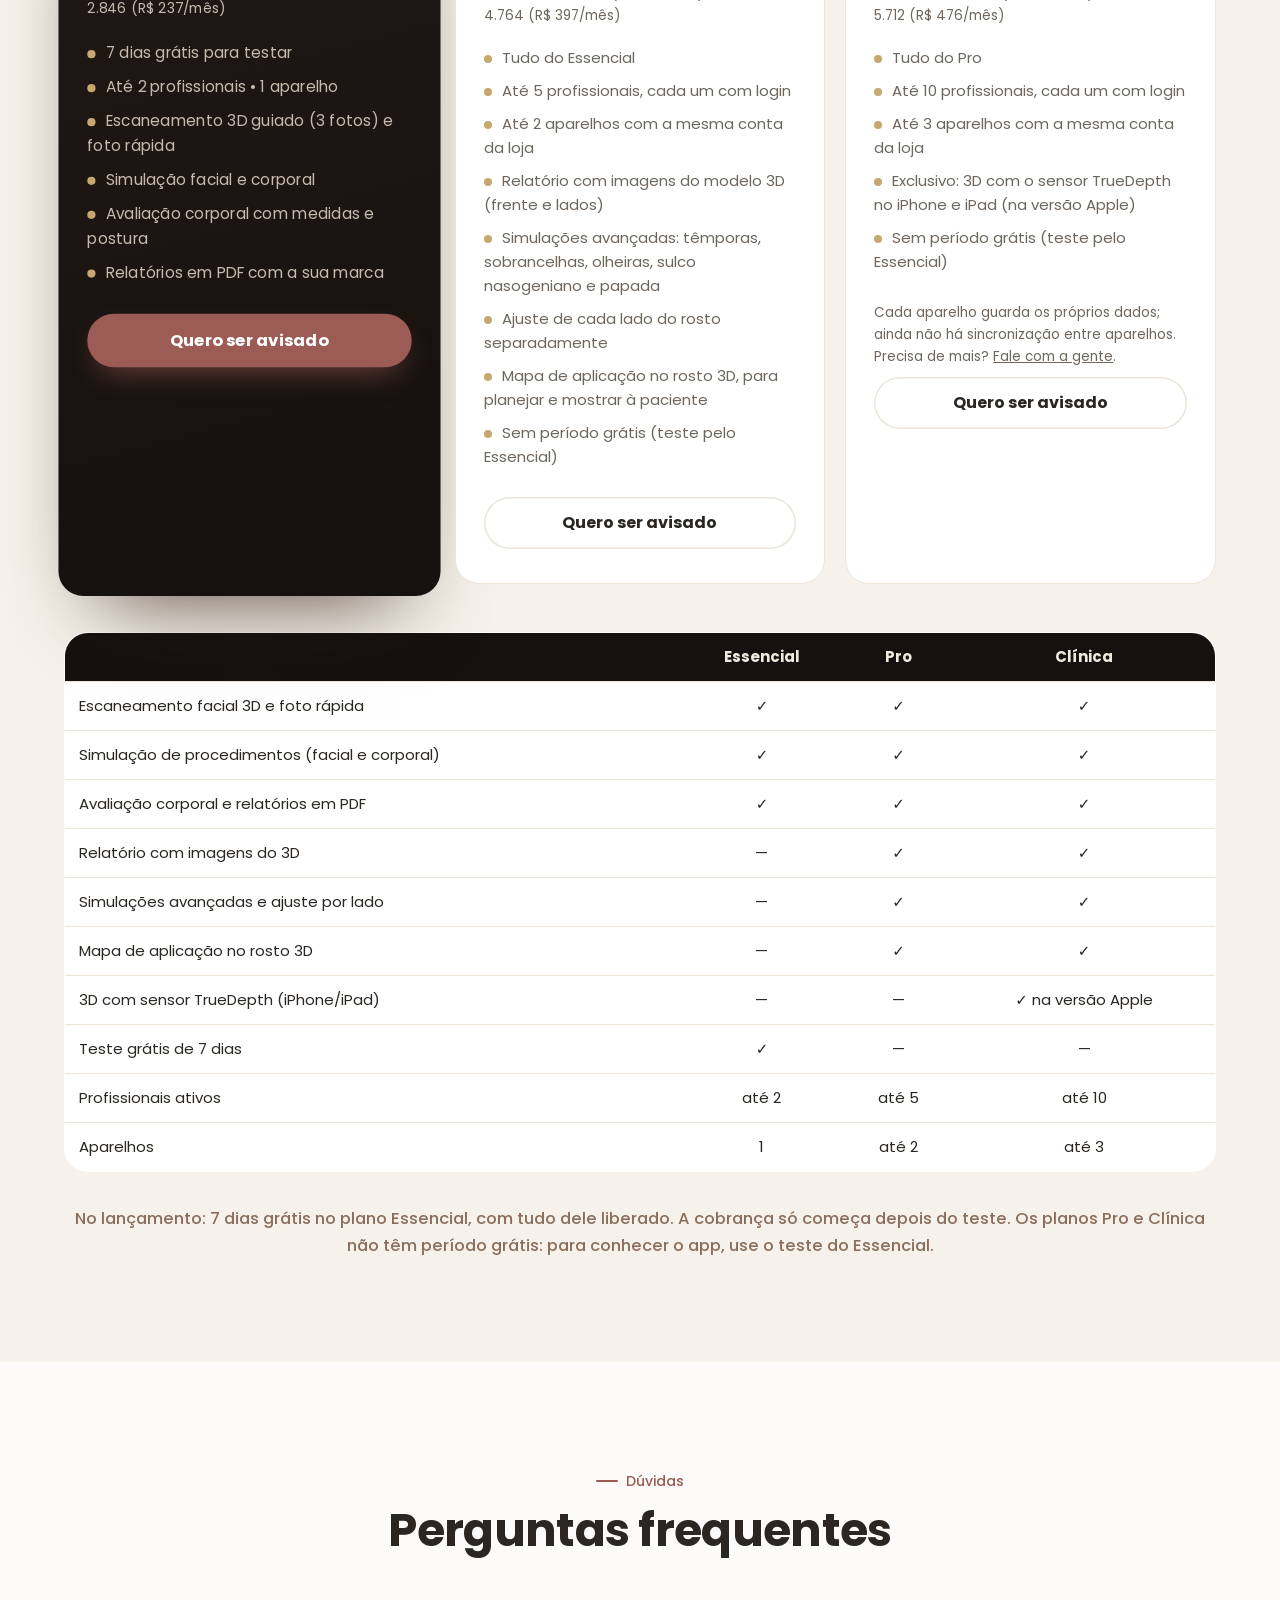
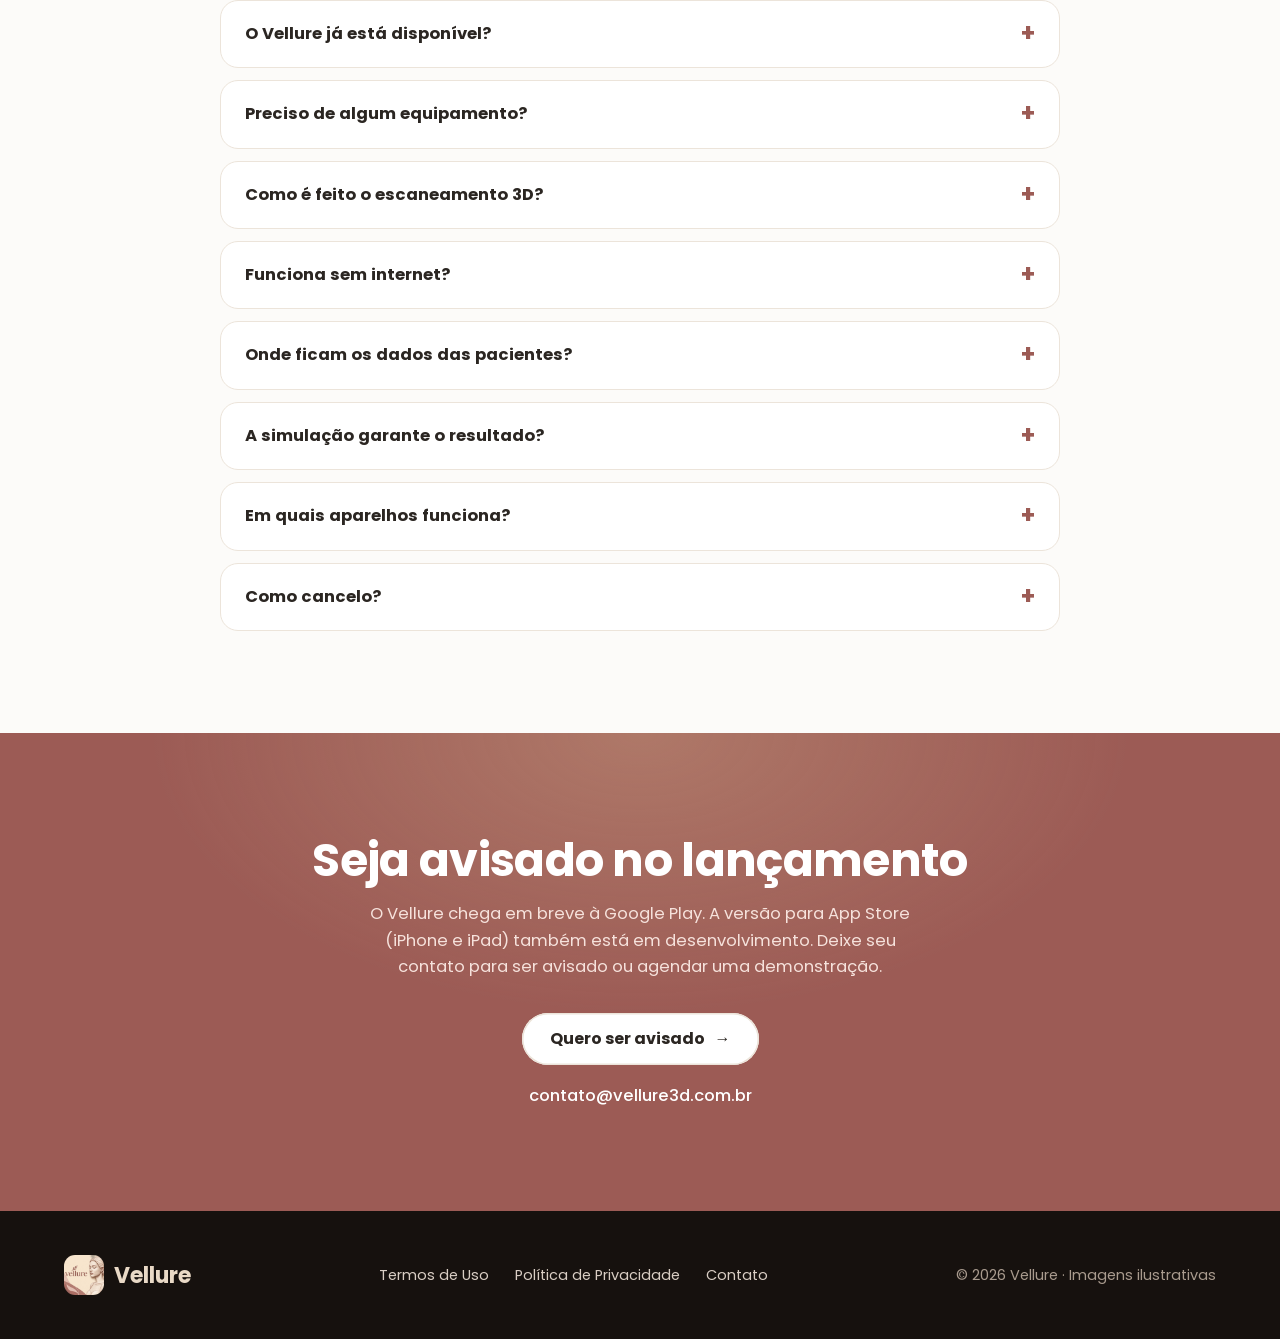
==== commit 7de6d02f: "Site: selo do Clínica volta para 'Para equipes' Co-Authored-By: Claude Opus 5.5 <noreply@anthropic.c" ====
--- a/index.html
+++ b/index.html
@@ -206,7 +206,7 @@
         <a class="btn claro" href="#contato">Quero ser avisado</a>
       </div>
       <div class="plano">
-        <span class="badge" style="background:var(--creme)">Para equipes e iPhone/iPad</span>
+        <span class="badge" style="background:var(--creme)">Para equipes</span>
         <h3>Clínica</h3>
         <div class="preco">R$ 597<small> /mês</small></div>
         <p class="nota">Trimestral R$ 1.587 (R$ 529/mês) • Anual R$ 5.712 (R$ 476/mês)</p>
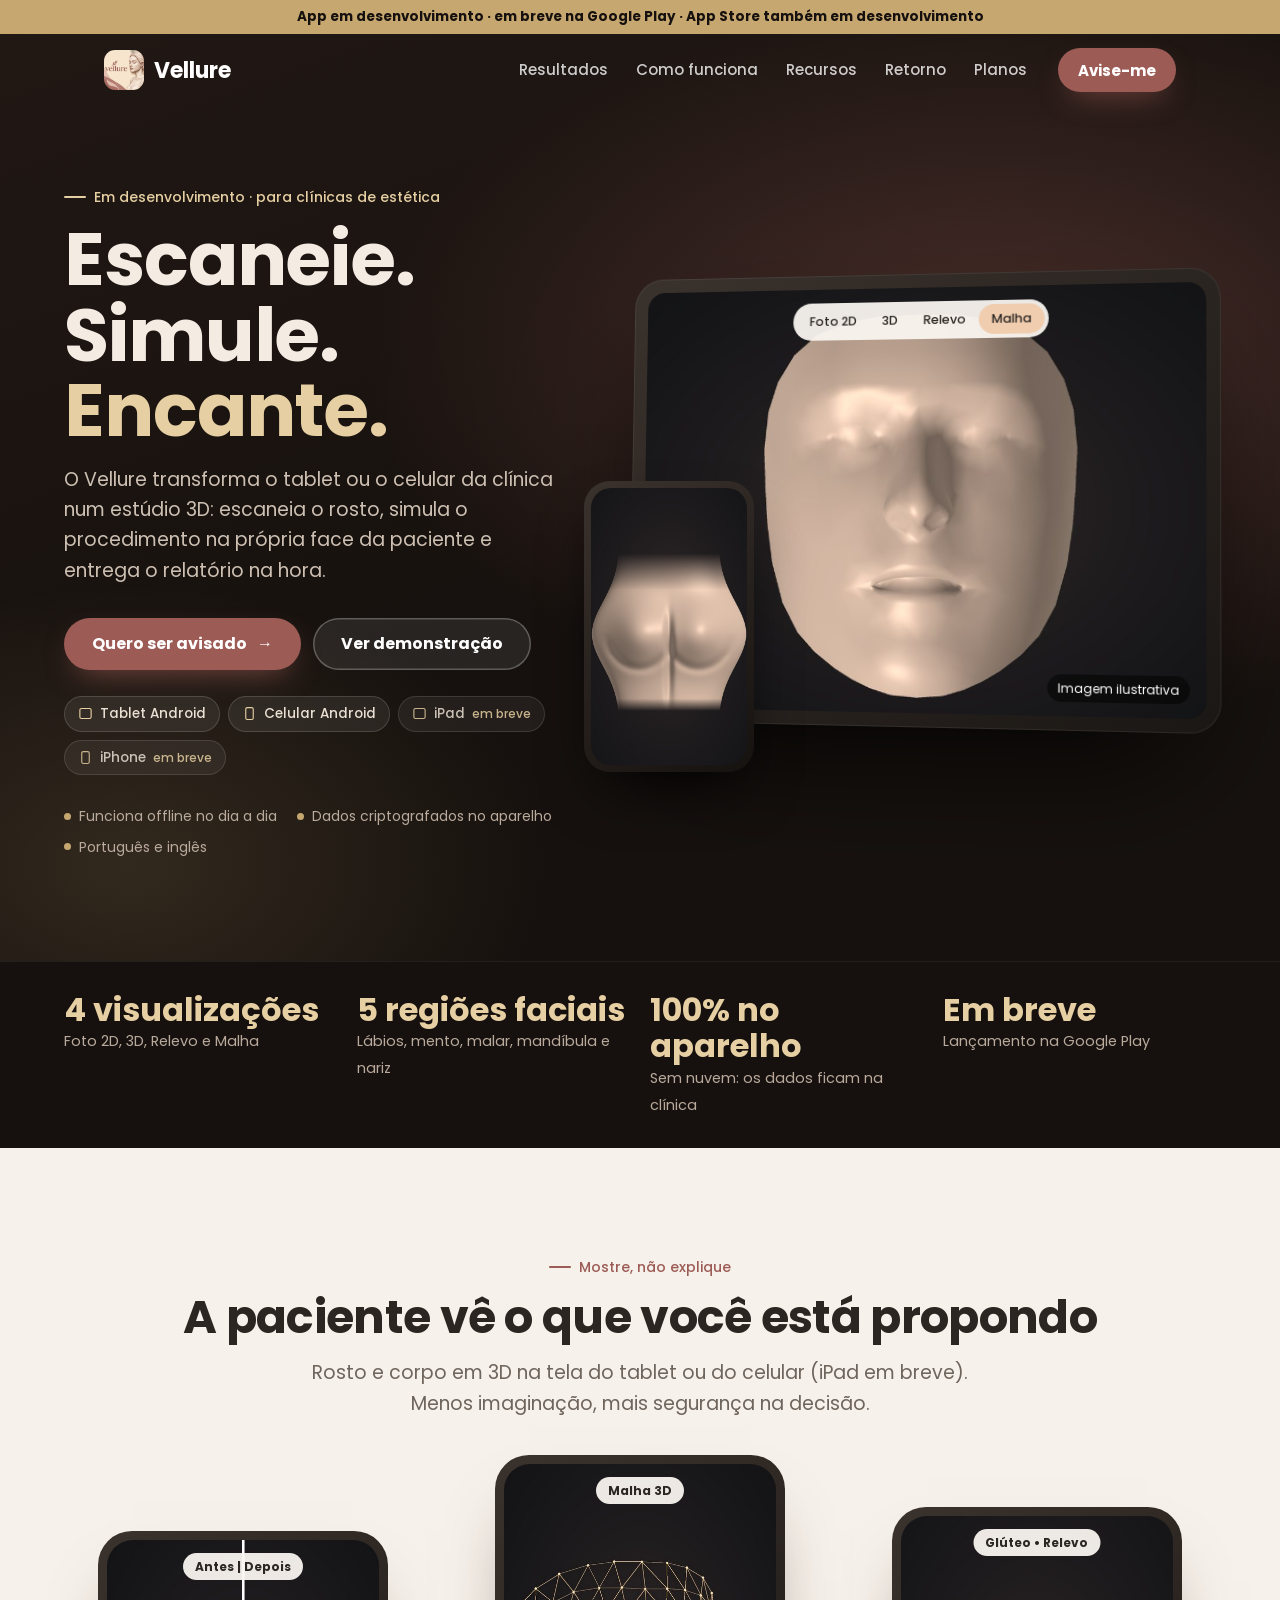
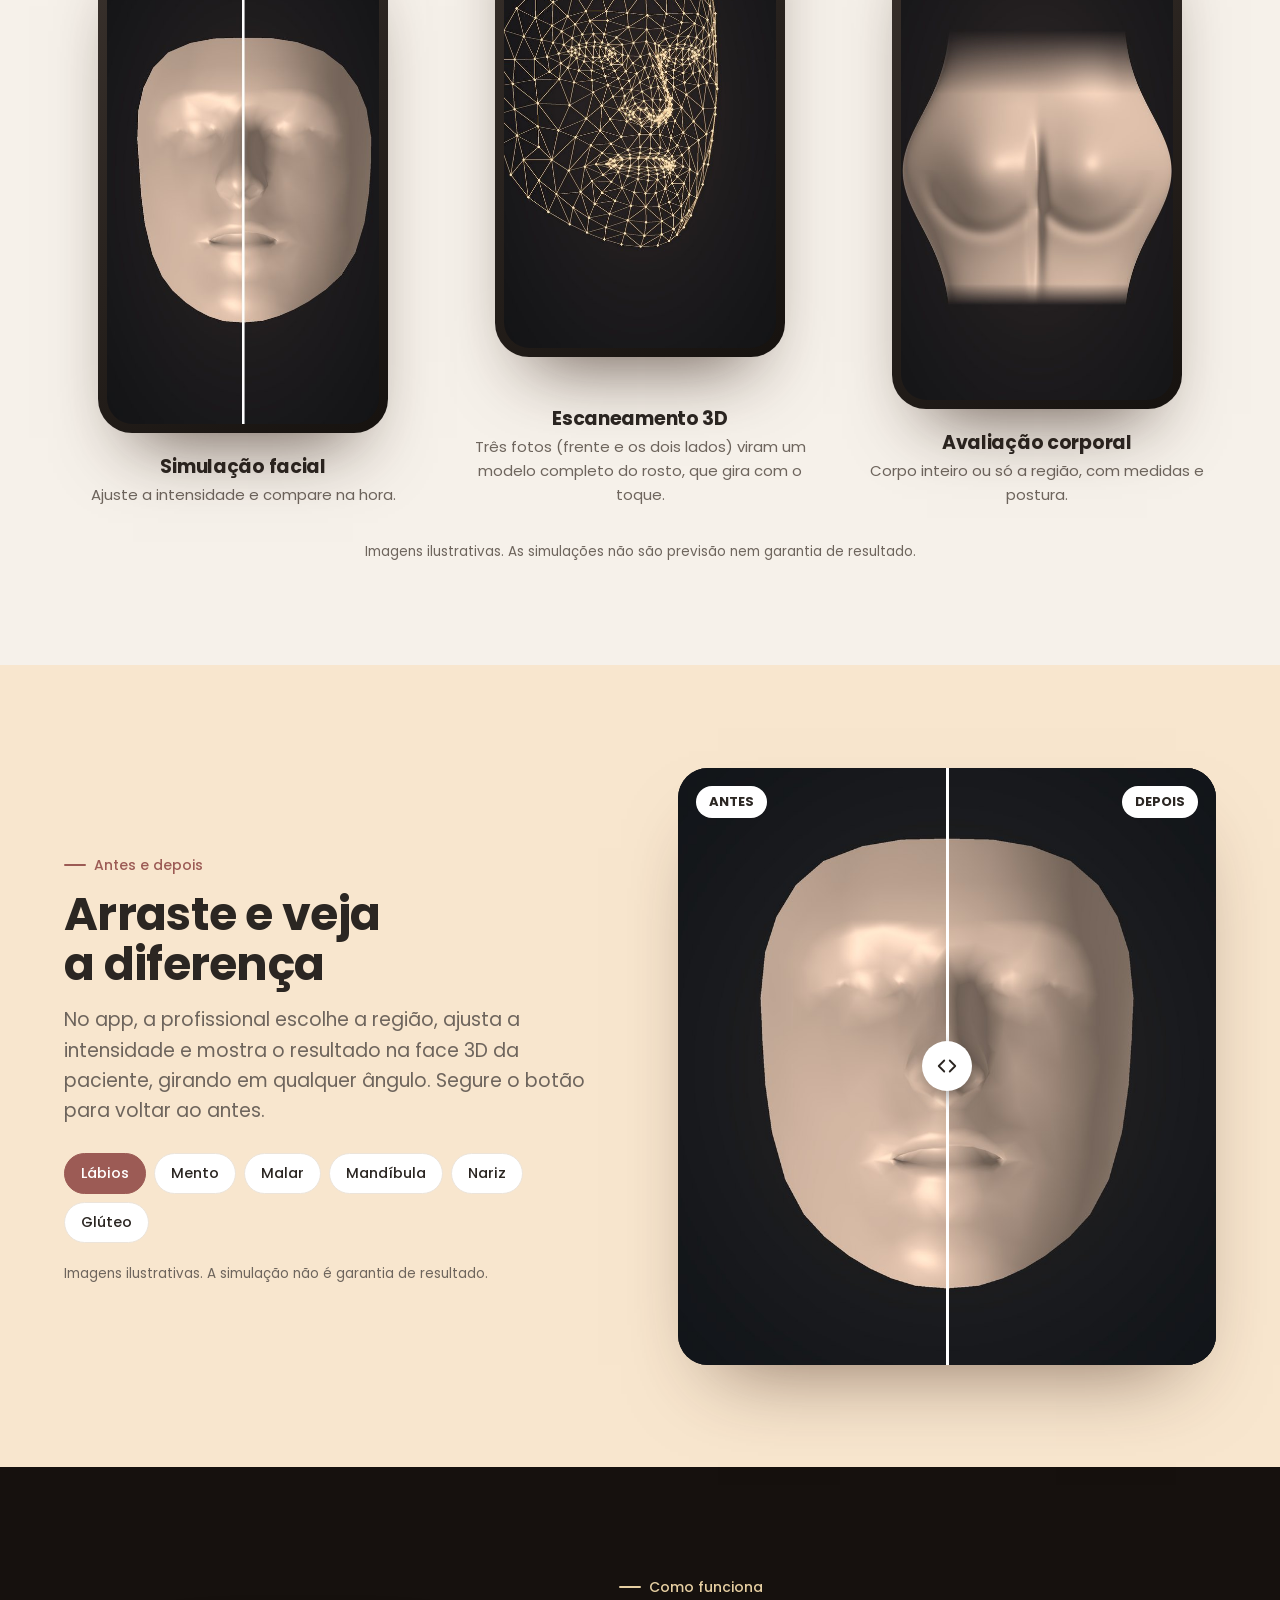
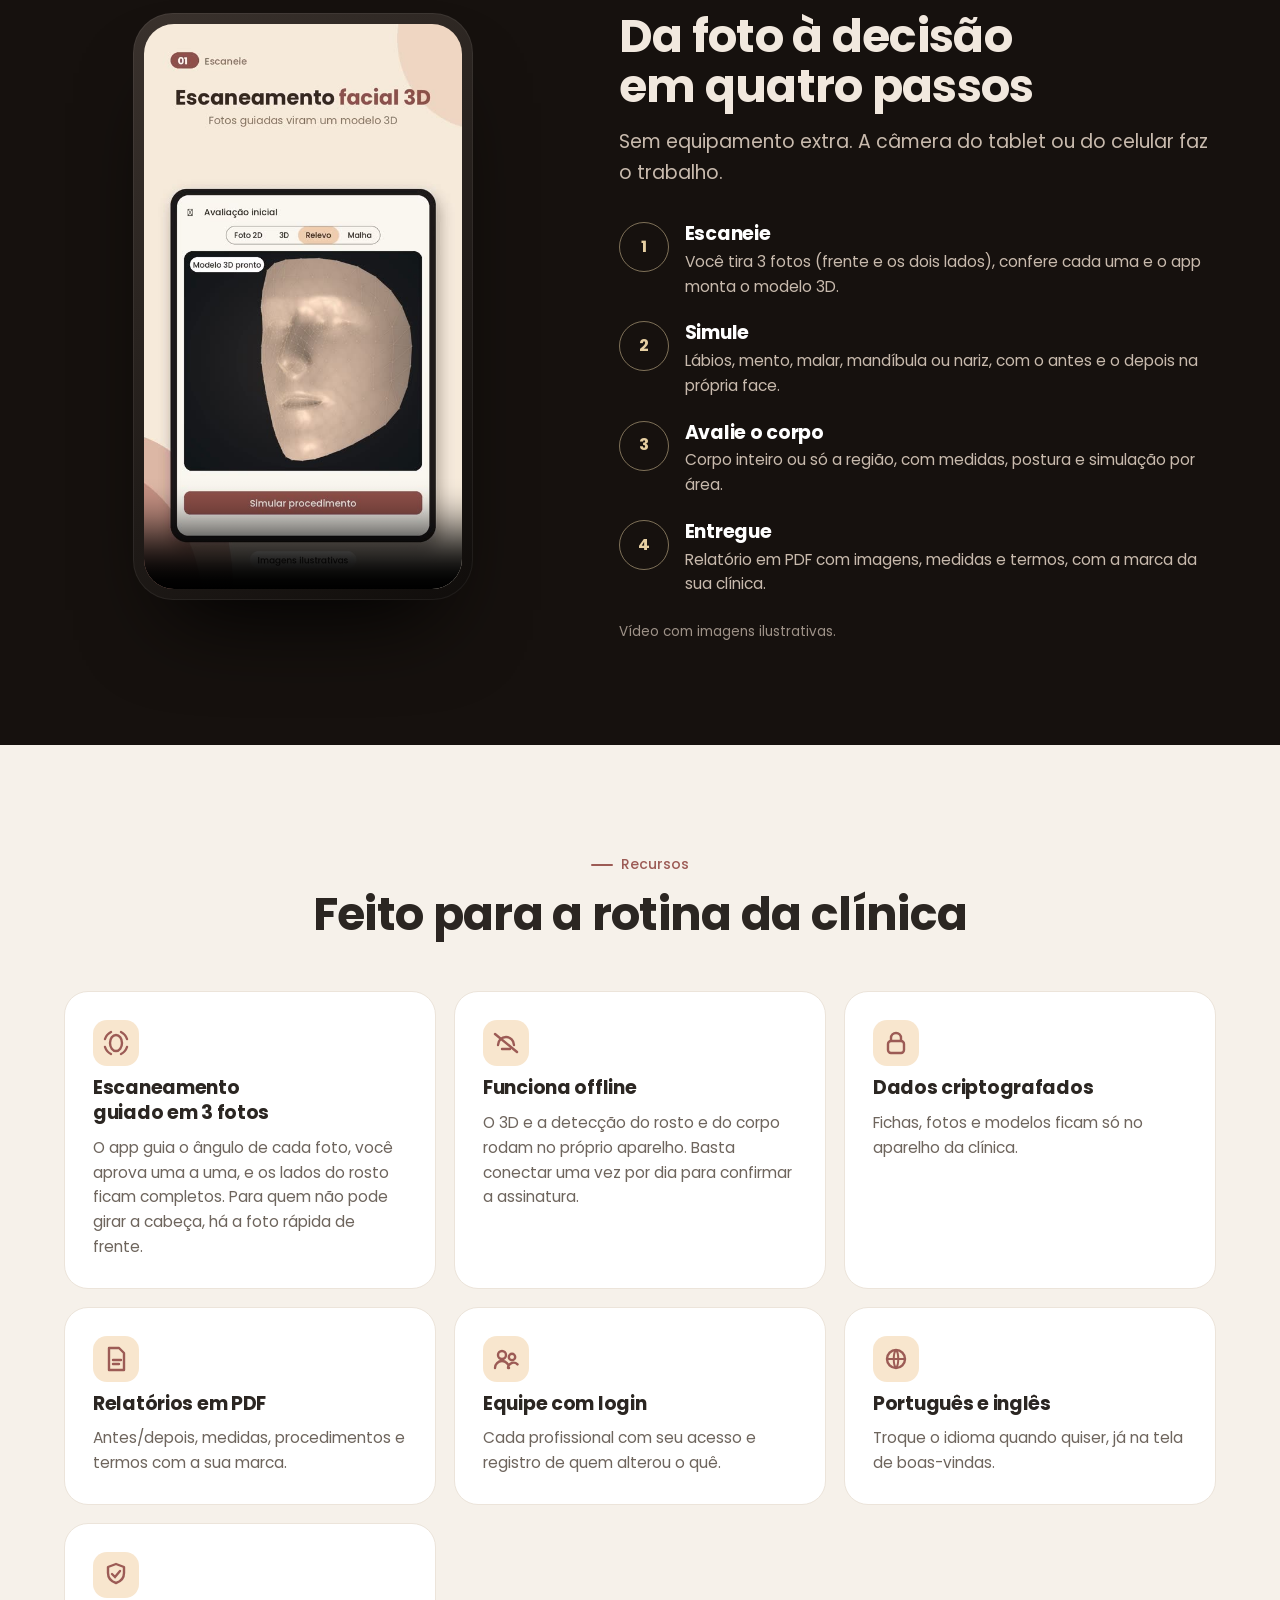
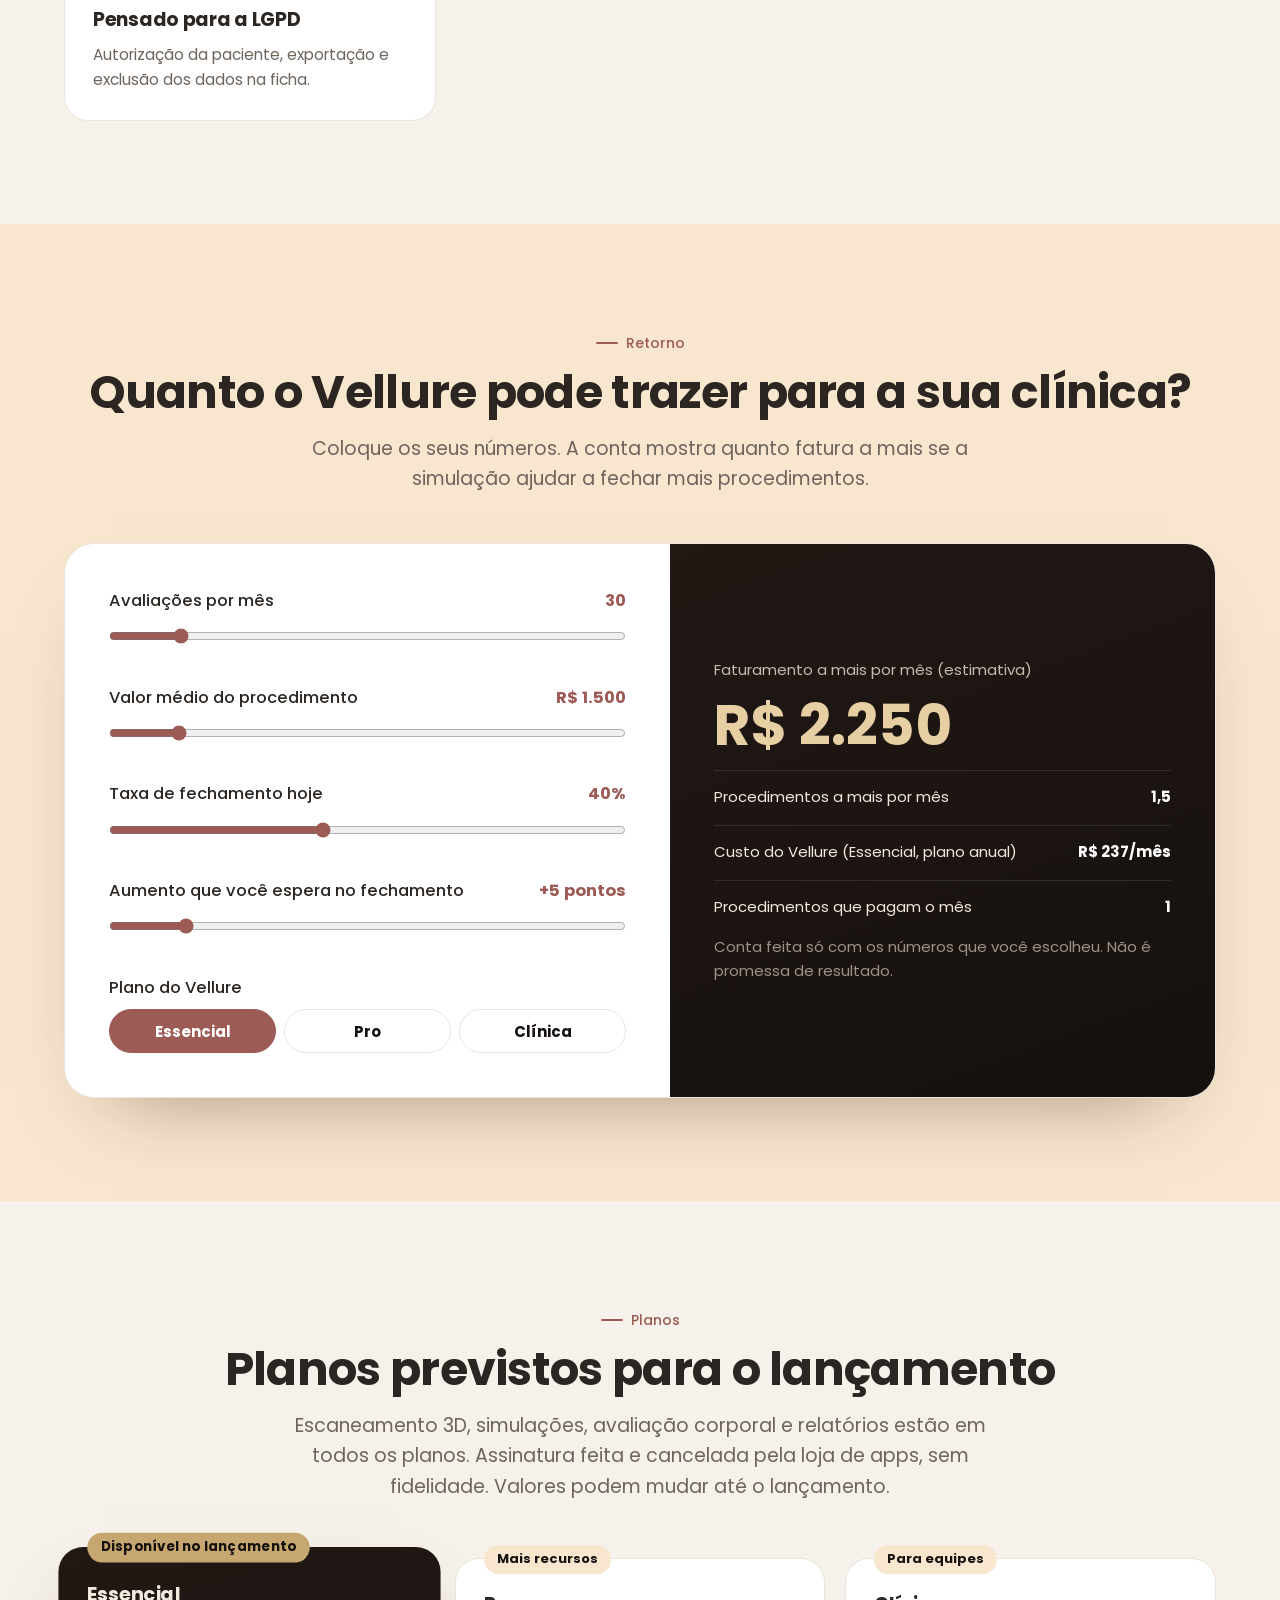
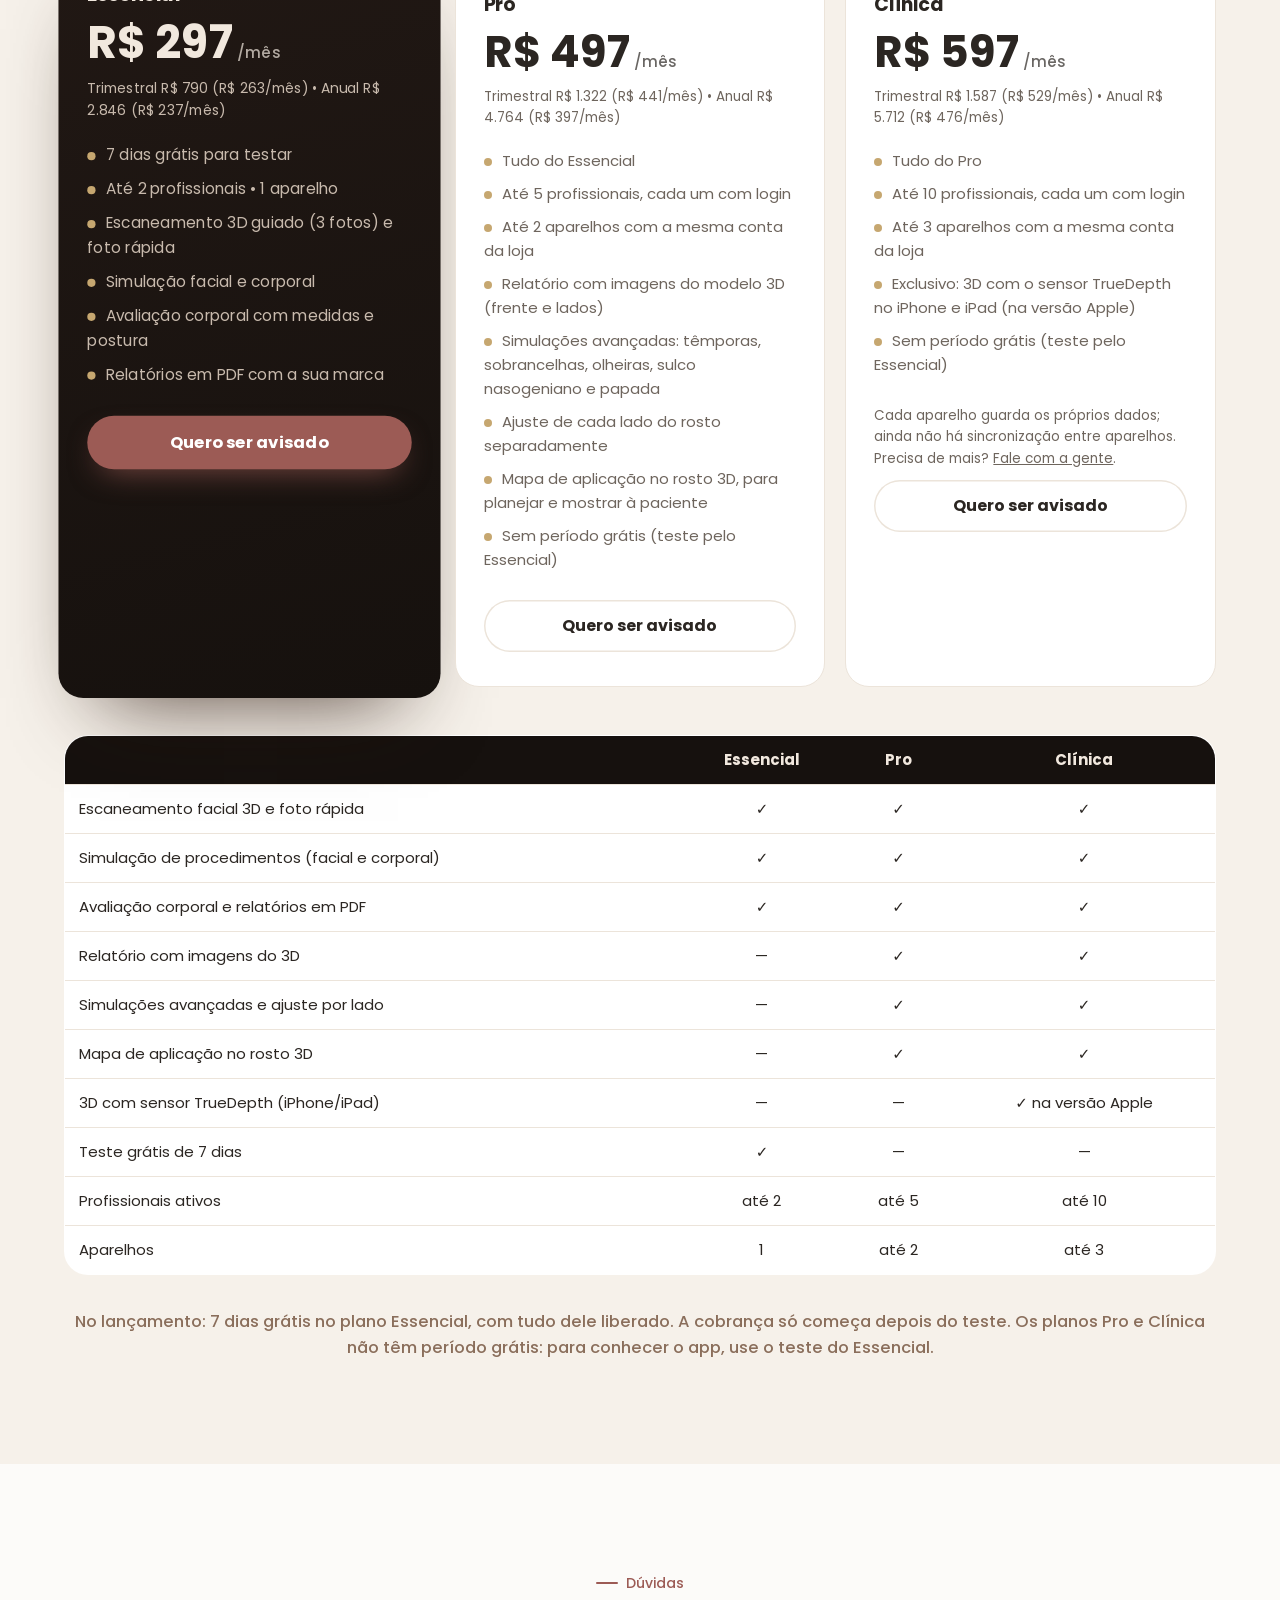
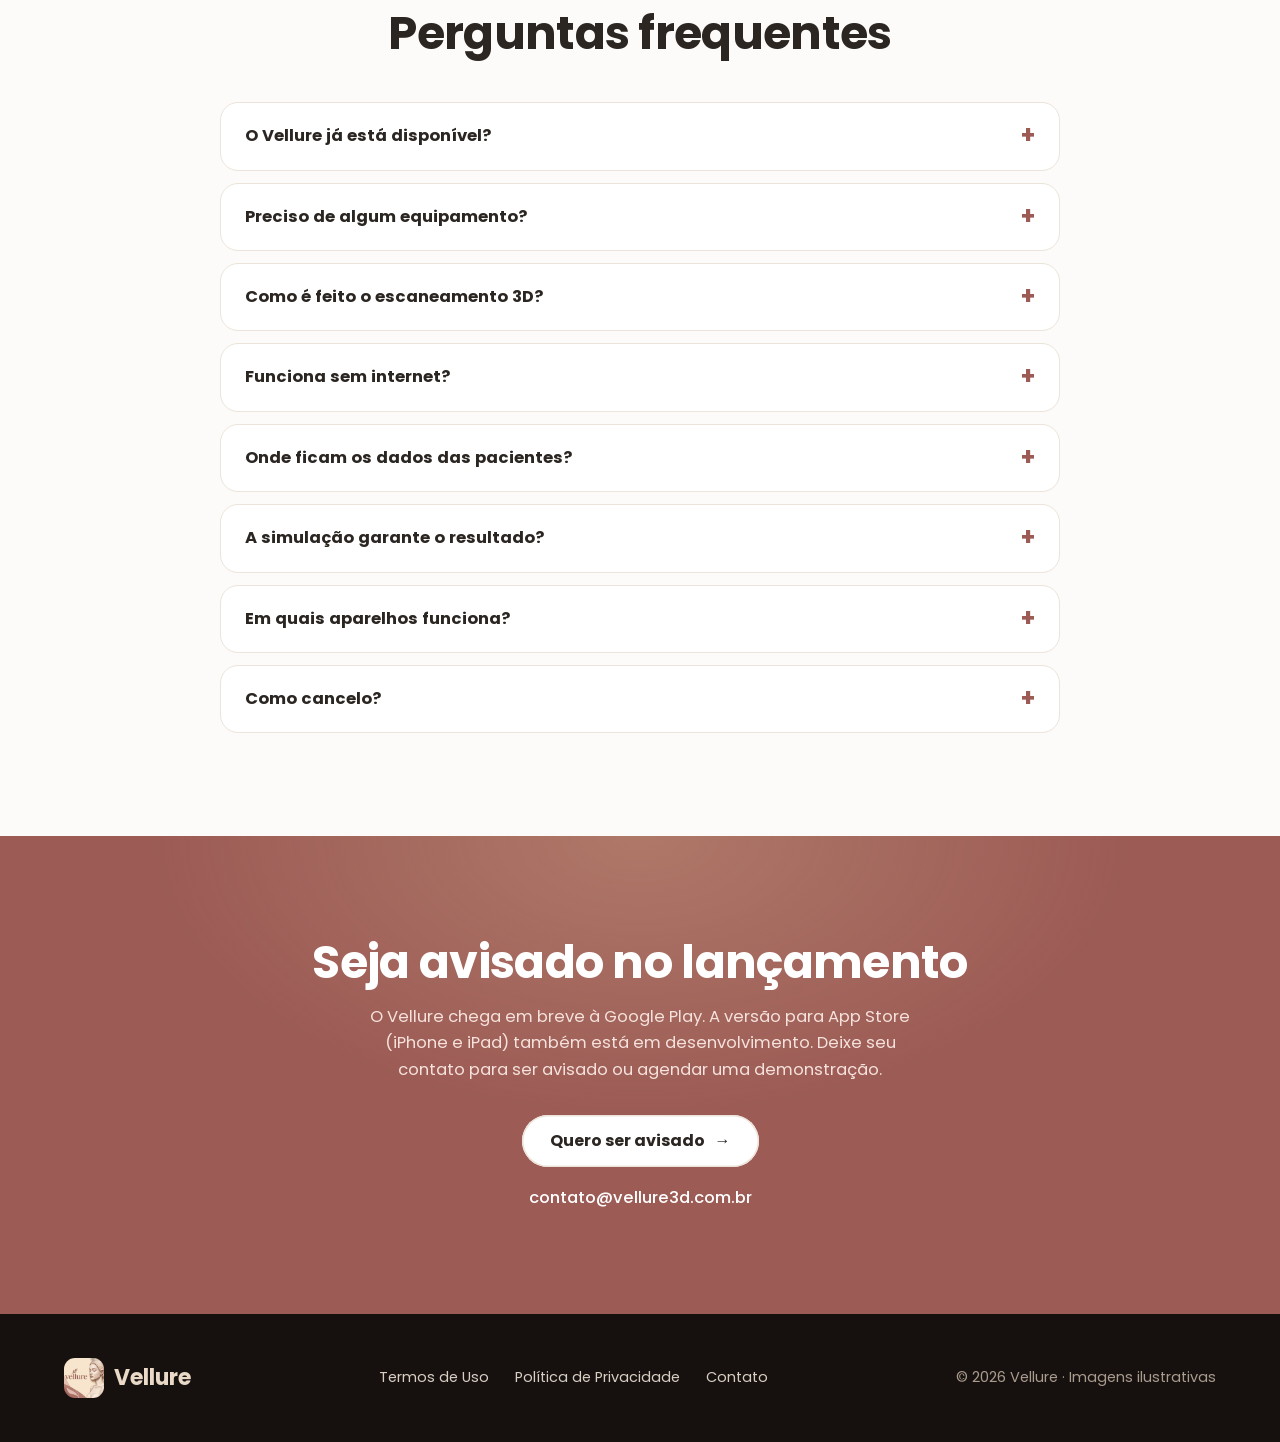
==== commit 8c6ebc2e: "Calculadora: escolha do plano (Essencial/Pro/Clínica), preços novos e textos sem sair da borda Co-Au" ====
--- a/index.html
+++ b/index.html
@@ -20,7 +20,7 @@
 <link rel="apple-touch-icon" href="assets/icone.png">
 <meta name="theme-color" content="#16110E">
 <link rel="icon" href="assets/favicon.png">
-<link rel="stylesheet" href="style.css?v=5">
+<link rel="stylesheet" href="style.css?v=6">
 <script>document.documentElement.classList.add('js')</script>
 <script type="application/ld+json">{"@context": "https://schema.org", "@type": "Organization", "name": "Vellure", "url": "https://vellure3d.com.br/", "logo": "https://vellure3d.com.br/assets/icone.png", "email": "contato@vellure3d.com.br", "areaServed": "BR"}</script>
 <script type="application/ld+json">{"@context": "https://schema.org", "@type": "SoftwareApplication", "name": "Vellure", "applicationCategory": "MedicalApplication", "operatingSystem": "Android", "inLanguage": ["pt-BR", "en"], "url": "https://vellure3d.com.br/", "image": "https://vellure3d.com.br/assets/compartilhar.jpg", "description": "App para clínicas de estética: escaneamento facial 3D, simulação de procedimentos, avaliação corporal e relatórios em PDF no tablet ou celular.", "offers": {"@type": "Offer", "price": "297.00", "priceCurrency": "BRL", "description": "Plano Essencial mensal (previsto), com 7 dias grátis"}}</script>
@@ -170,12 +170,19 @@
         <div class="campo"><label for="c-tk">Valor médio do procedimento <output id="o-tk"></output></label><input type="range" id="c-tk" min="300" max="10000" step="100" value="1500"></div>
         <div class="campo"><label for="c-fc">Taxa de fechamento hoje <output id="o-fc"></output></label><input type="range" id="c-fc" min="5" max="90" step="1" value="40"></div>
         <div class="campo"><label for="c-ga">Aumento que você espera no fechamento <output id="o-ga"></output></label><input type="range" id="c-ga" min="1" max="30" step="1" value="5"></div>
+        <div class="campo"><span class="rotulo">Plano do Vellure</span>
+          <div class="planos-calc" role="radiogroup" aria-label="Plano do Vellure">
+            <button type="button" role="radio" aria-checked="true" data-plano="Essencial" data-valor="237">Essencial</button>
+            <button type="button" role="radio" aria-checked="false" data-plano="Pro" data-valor="397">Pro</button>
+            <button type="button" role="radio" aria-checked="false" data-plano="Clínica" data-valor="476">Clínica</button>
+          </div>
+        </div>
       </div>
       <div class="calc-out" aria-live="polite">
         <p>Faturamento a mais por mês (estimativa)</p>
         <div class="grande" id="r-rec">R$ 0</div>
         <div class="linha"><span>Procedimentos a mais por mês</span><b id="r-proc">0</b></div>
-        <div class="linha"><span>Custo do Vellure (plano anual)</span><b>R$ 197/mês</b></div>
+        <div class="linha"><span id="r-plano">Custo do Vellure (Essencial, plano anual)</span><b id="r-custo">R$ 237/mês</b></div>
         <div class="linha"><span>Procedimentos que pagam o mês</span><b id="r-paga">1</b></div>
         <p class="nota" style="color:#9E9288">Conta feita só com os números que você escolheu. Não é promessa de resultado.</p>
       </div>
@@ -301,6 +308,7 @@
 
   const $ = id => document.getElementById(id);
   const brl = v => 'R$ ' + Math.round(v).toLocaleString('pt-BR');
+  let custo = 237;
   const calc = () => {
     const av = +$('c-av').value, tk = +$('c-tk').value, fc = +$('c-fc').value, ga = +$('c-ga').value;
     $('o-av').textContent = av;
@@ -310,9 +318,16 @@
     const extra = av * Math.min(ga, 100 - fc) / 100;
     $('r-proc').textContent = extra.toLocaleString('pt-BR', { maximumFractionDigits: 1 });
     $('r-rec').textContent = brl(extra * tk);
-    $('r-paga').textContent = Math.max(1, Math.ceil(197 / tk));
+    $('r-paga').textContent = Math.max(1, Math.ceil(custo / tk));
   };
   ['c-av', 'c-tk', 'c-fc', 'c-ga'].forEach(id => $(id).addEventListener('input', calc));
+  document.querySelectorAll('.planos-calc button').forEach(b => b.addEventListener('click', () => {
+    document.querySelectorAll('.planos-calc button').forEach(x => x.setAttribute('aria-checked', x === b));
+    custo = +b.dataset.valor;
+    $('r-plano').textContent = 'Custo do Vellure (' + b.dataset.plano + ', plano anual)';
+    $('r-custo').textContent = brl(custo) + '/mês';
+    calc();
+  }));
   calc();
 
   const io = new IntersectionObserver(es => es.forEach(e => {
--- a/style.css
+++ b/style.css
@@ -136,12 +136,19 @@
 .calc-in{padding:clamp(26px,4vw,44px);display:grid;gap:24px}
 .campo label{display:flex;justify-content:space-between;gap:12px;font-weight:500;margin-bottom:6px}
 .campo output{color:var(--rose);font-weight:700;white-space:nowrap}
+.campo label output{flex-shrink:0;text-align:right}
+.campo .rotulo{display:block;font-weight:500;margin-bottom:8px}
+.planos-calc{display:grid;grid-template-columns:repeat(3,minmax(0,1fr));gap:8px}
+.planos-calc button{font:600 15px Poppins,sans-serif;min-height:44px;border-radius:999px;border:1.5px solid var(--linha);background:#fff;color:var(--noite);cursor:pointer}
+.planos-calc button[aria-checked="true"]{background:var(--rose);border-color:var(--rose);color:#fff}
+.planos-calc button:focus-visible{outline:2px solid var(--ouro);outline-offset:2px}
 input[type=range]{width:100%;accent-color:var(--rose);height:32px;margin:0}
 .calc-out{background:linear-gradient(160deg,var(--noite2),var(--noite));color:#F1E8DE;padding:clamp(26px,4vw,44px);display:grid;gap:16px;align-content:center}
 .calc-out .grande{font-size:clamp(38px,4.6vw,56px);font-weight:700;color:var(--ouro-cl);line-height:1;white-space:nowrap}
 .calc-out p{color:#C8BAAD;font-size:15px}
 .calc-out .linha{display:flex;justify-content:space-between;gap:12px;border-top:1px solid rgba(255,255,255,.1);padding-top:14px;font-size:15px}
-.calc-out .linha b{color:#fff;white-space:nowrap}
+.calc-out .linha b{color:#fff;white-space:nowrap;flex:0 0 auto}
+.calc-out .linha span{flex:1 1 auto;min-width:0}
 
 /* planos */
 .planos{display:grid;grid-template-columns:repeat(3,minmax(0,1fr));gap:20px;margin-top:56px;align-items:stretch;text-align:left}
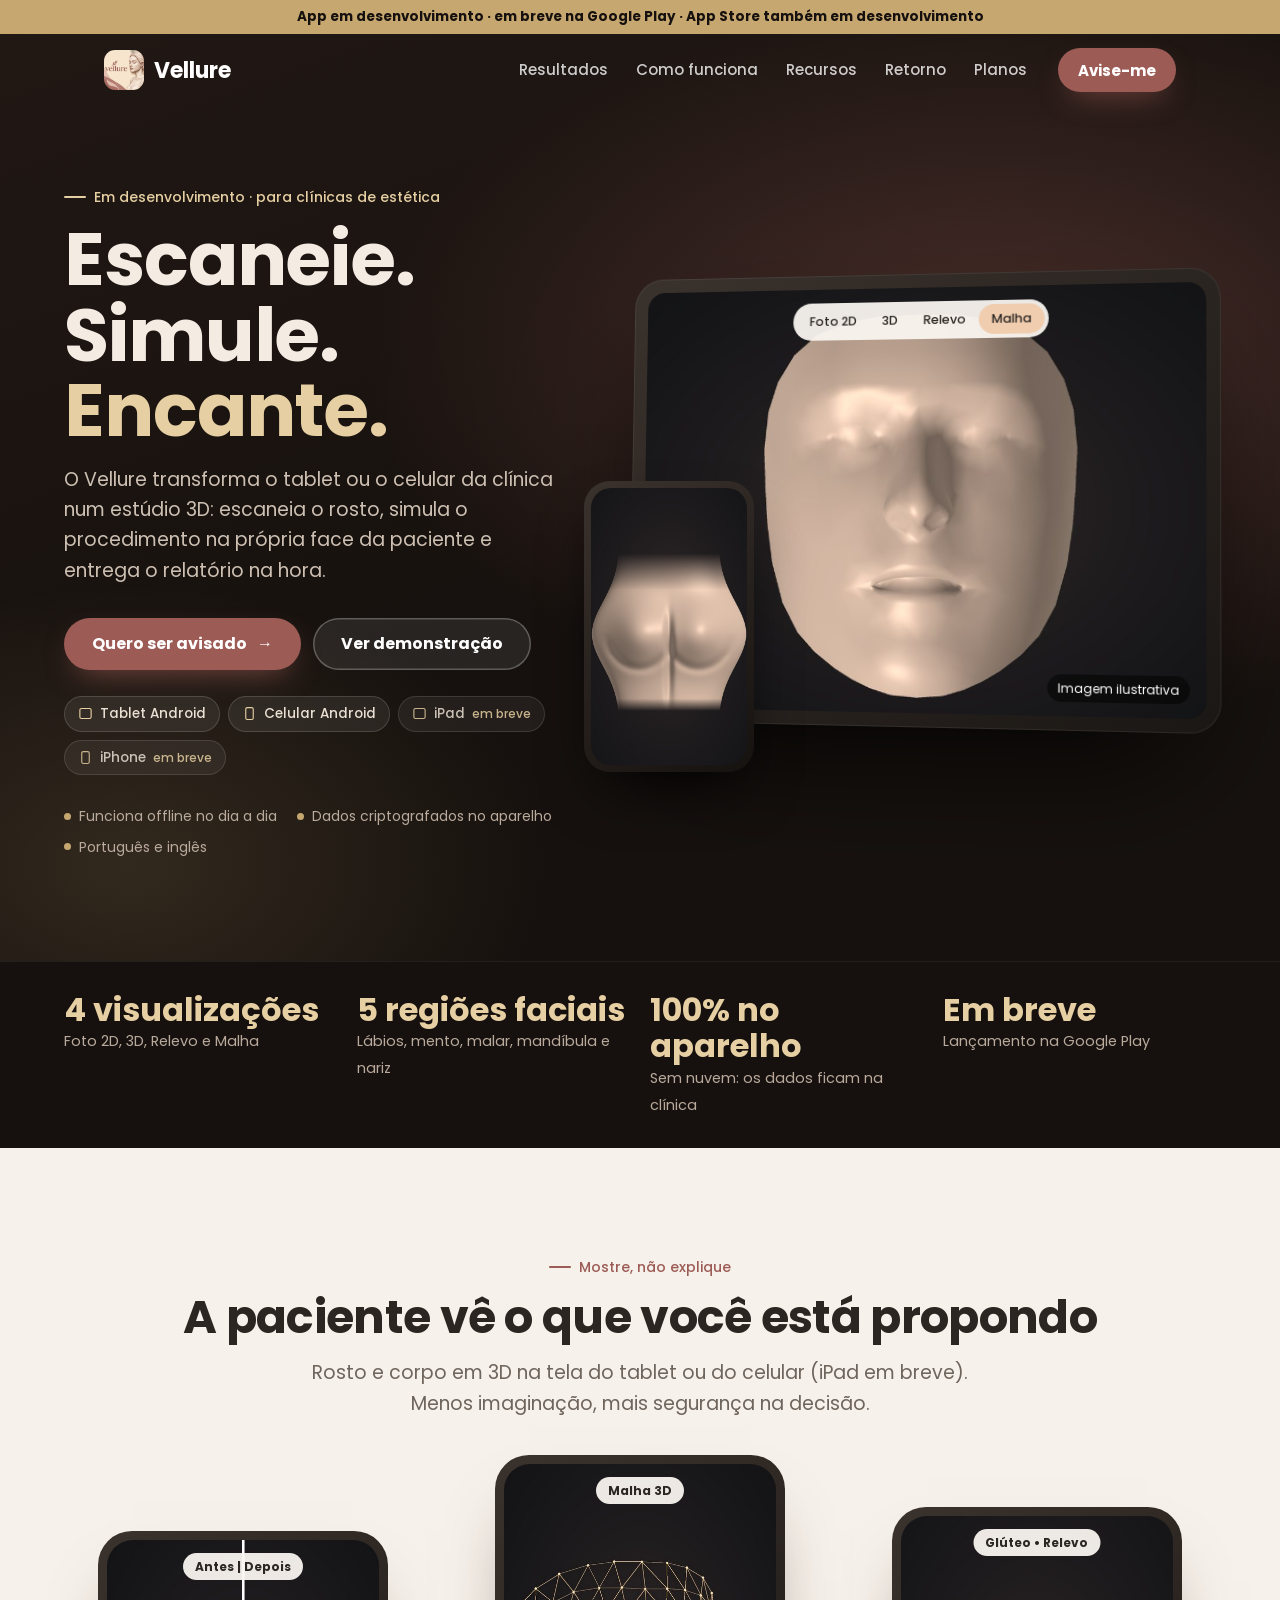
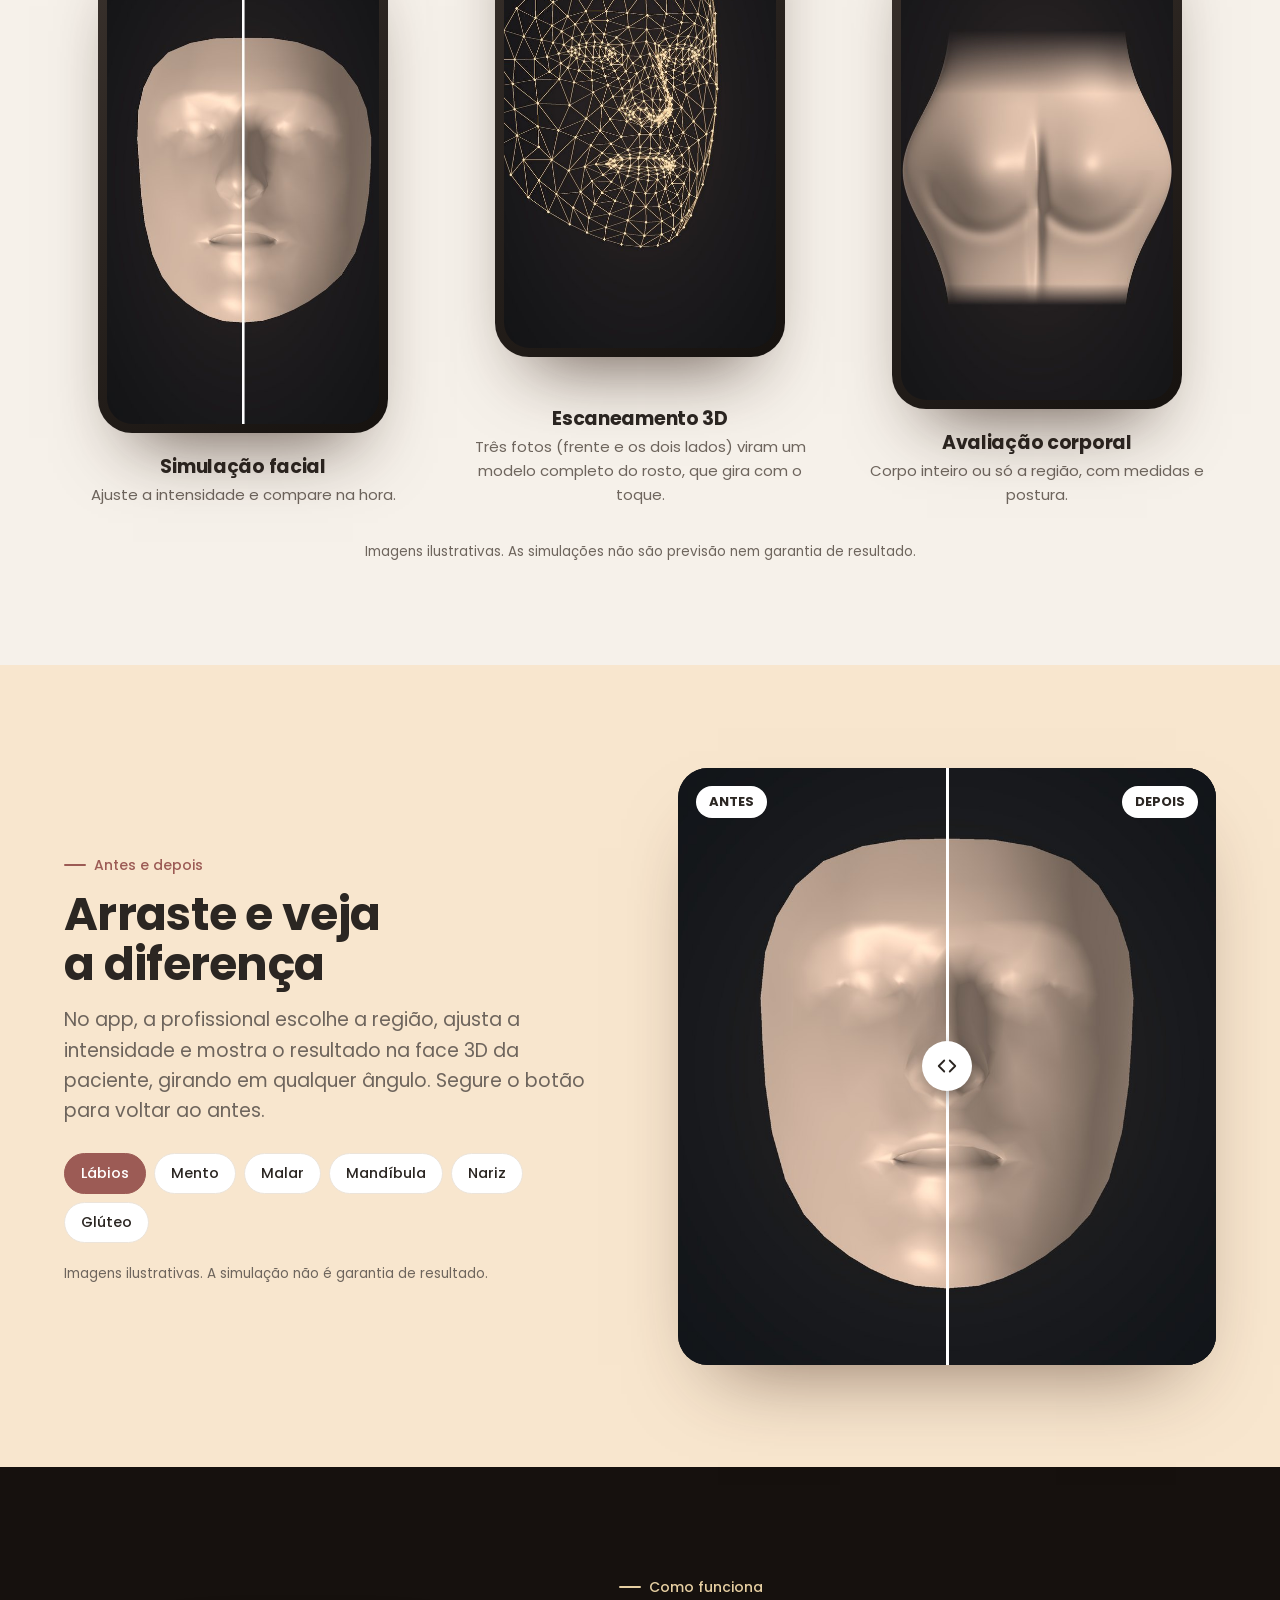
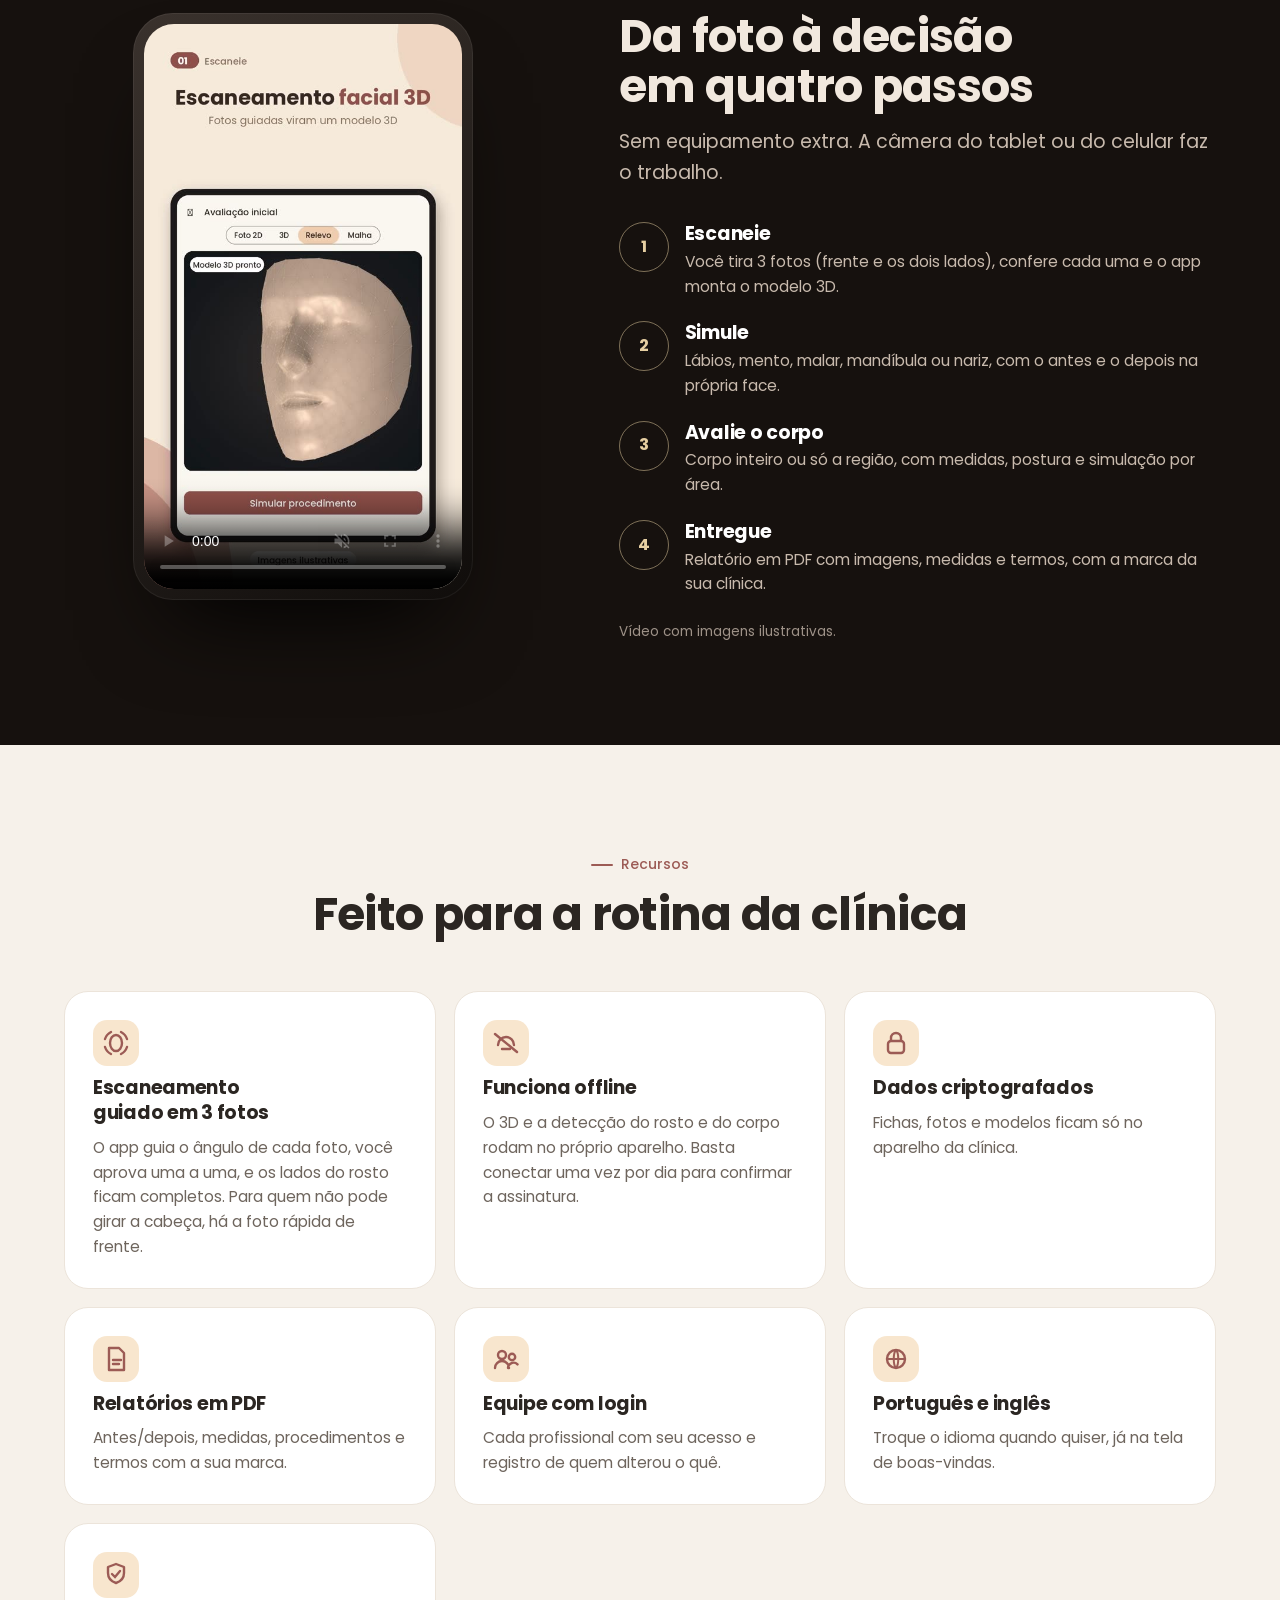
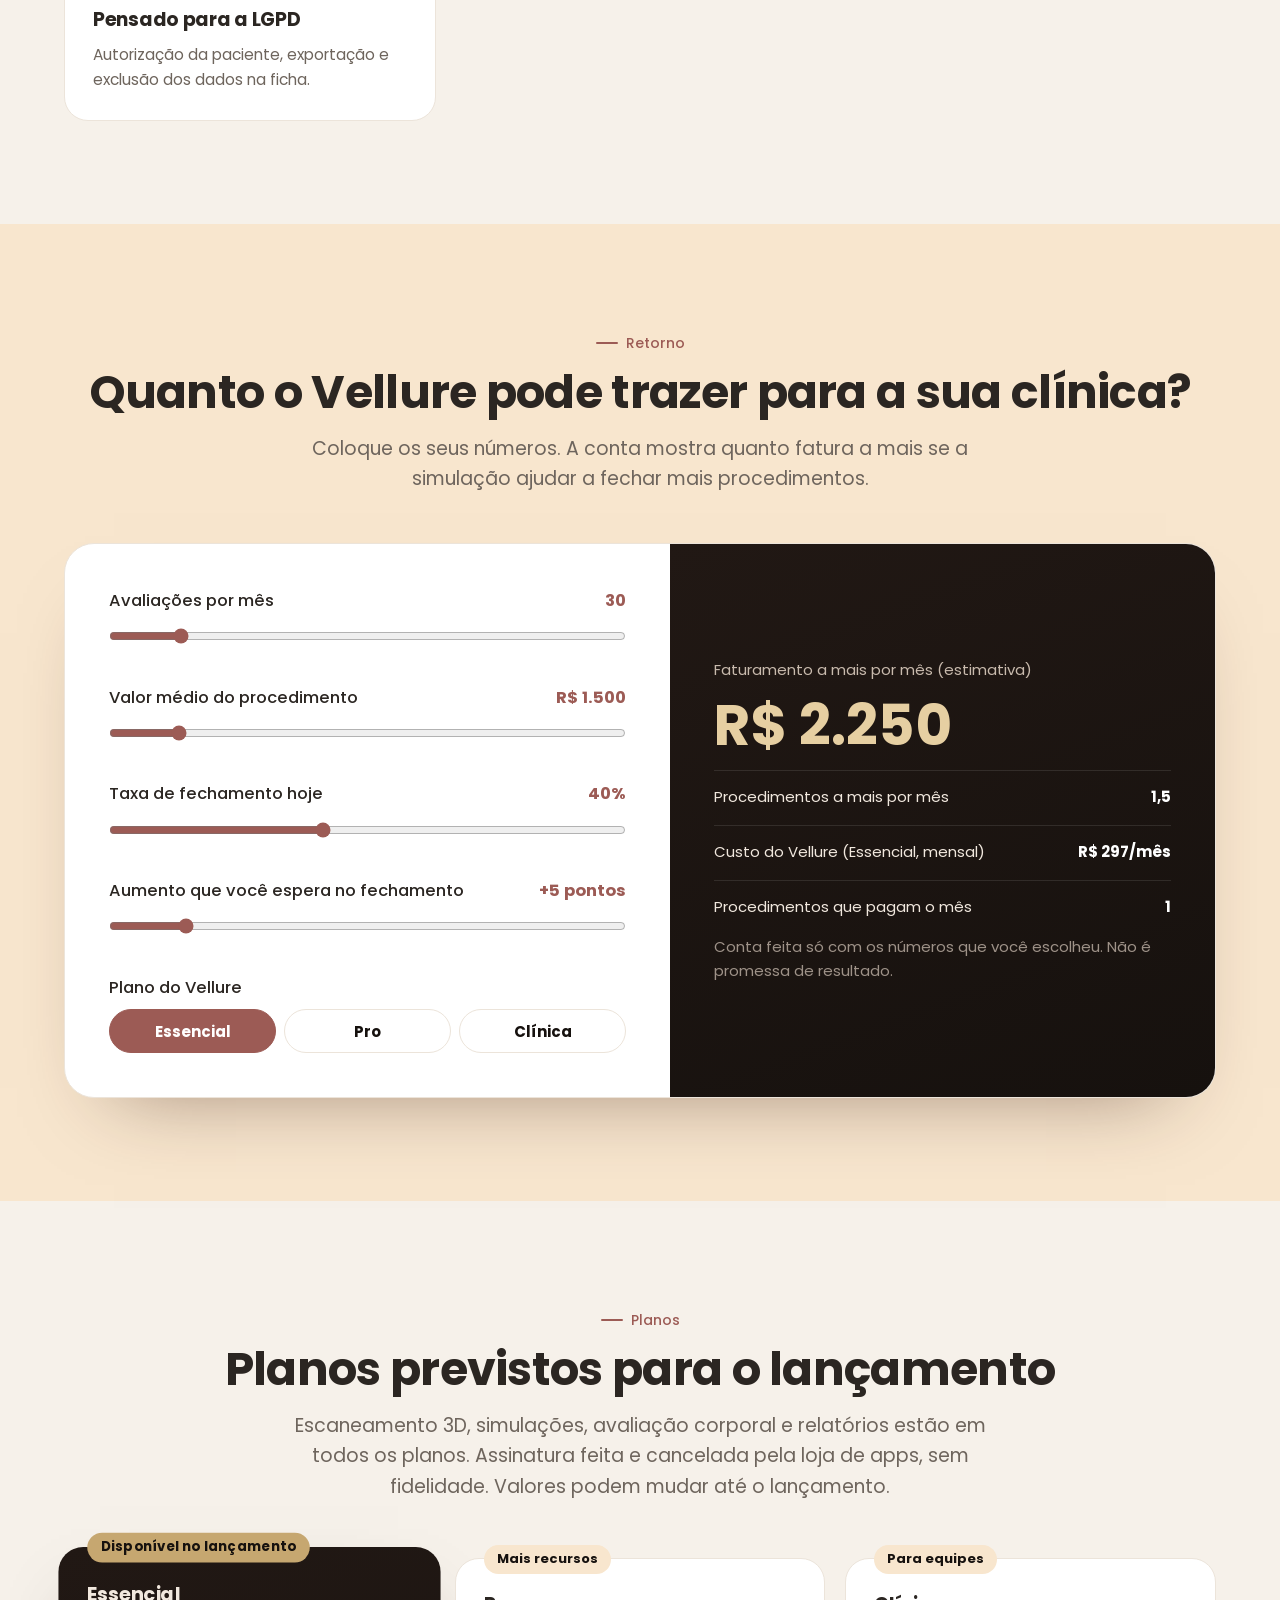
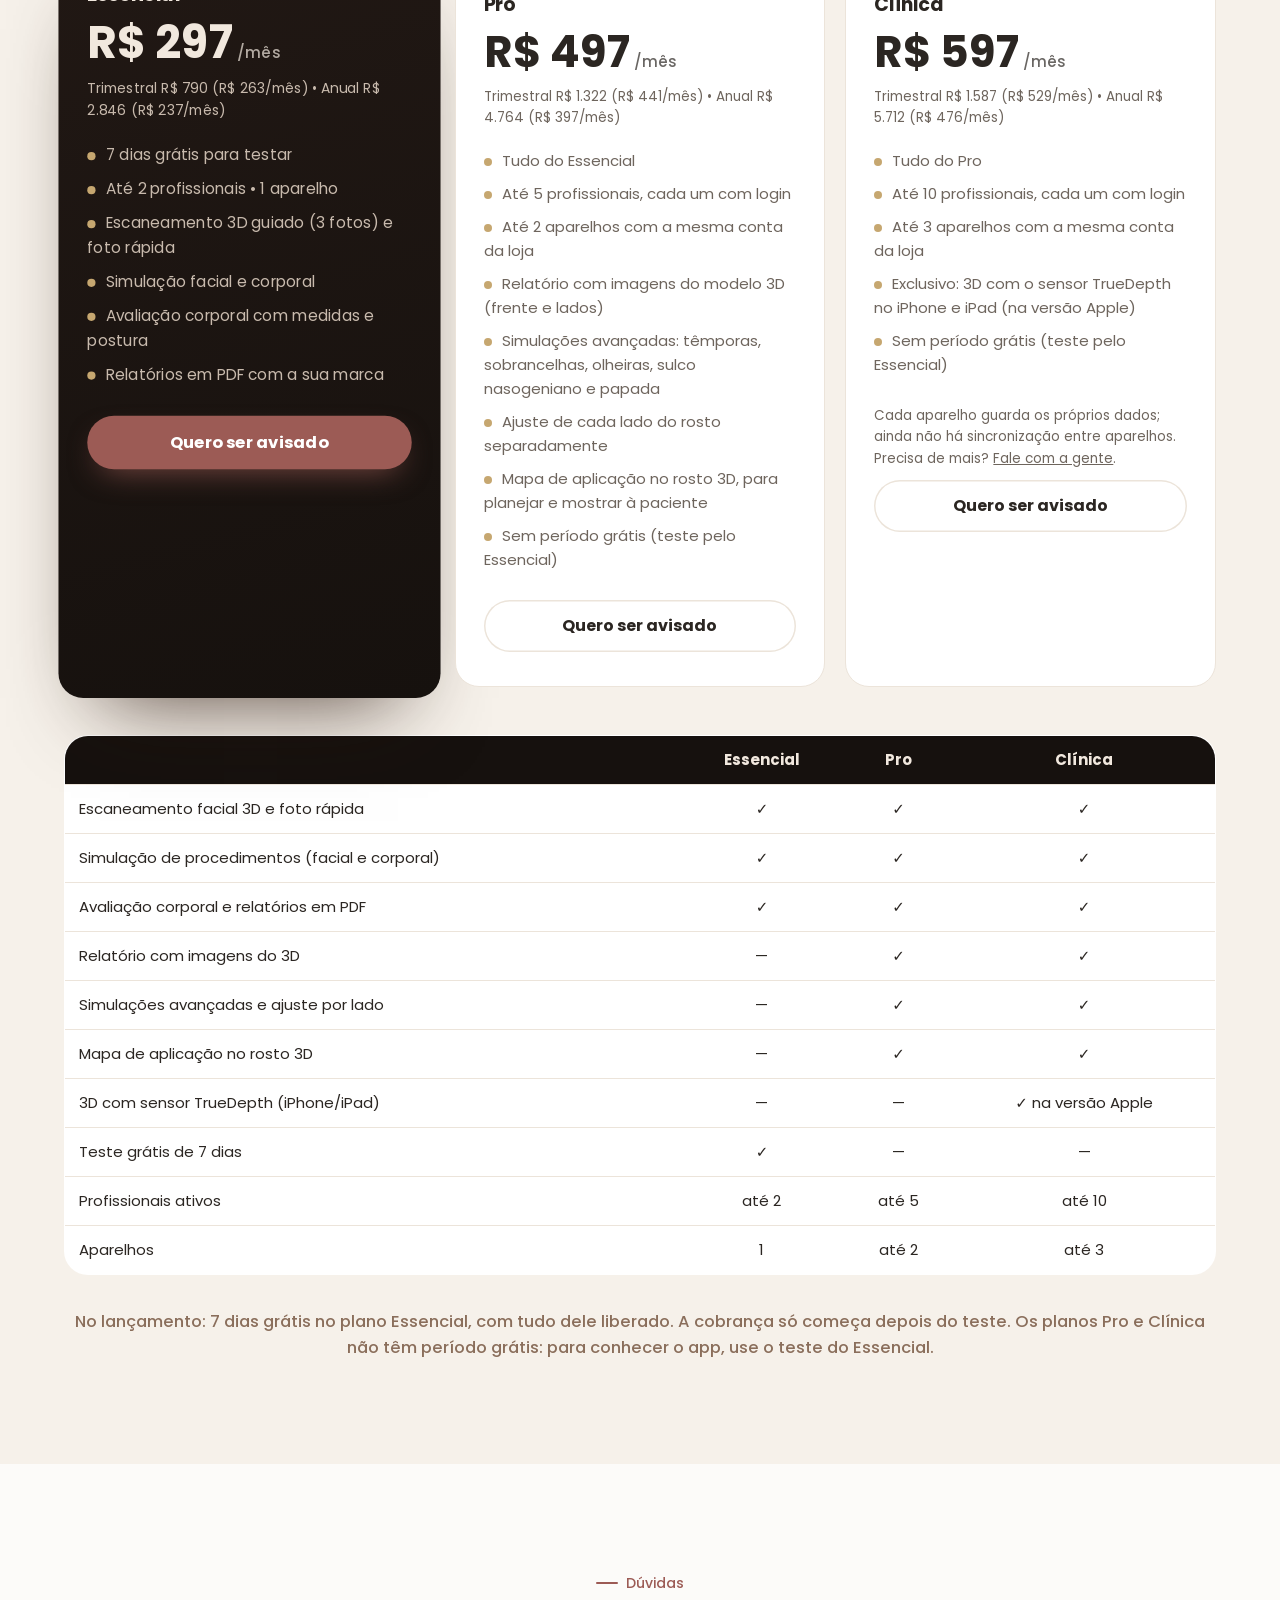
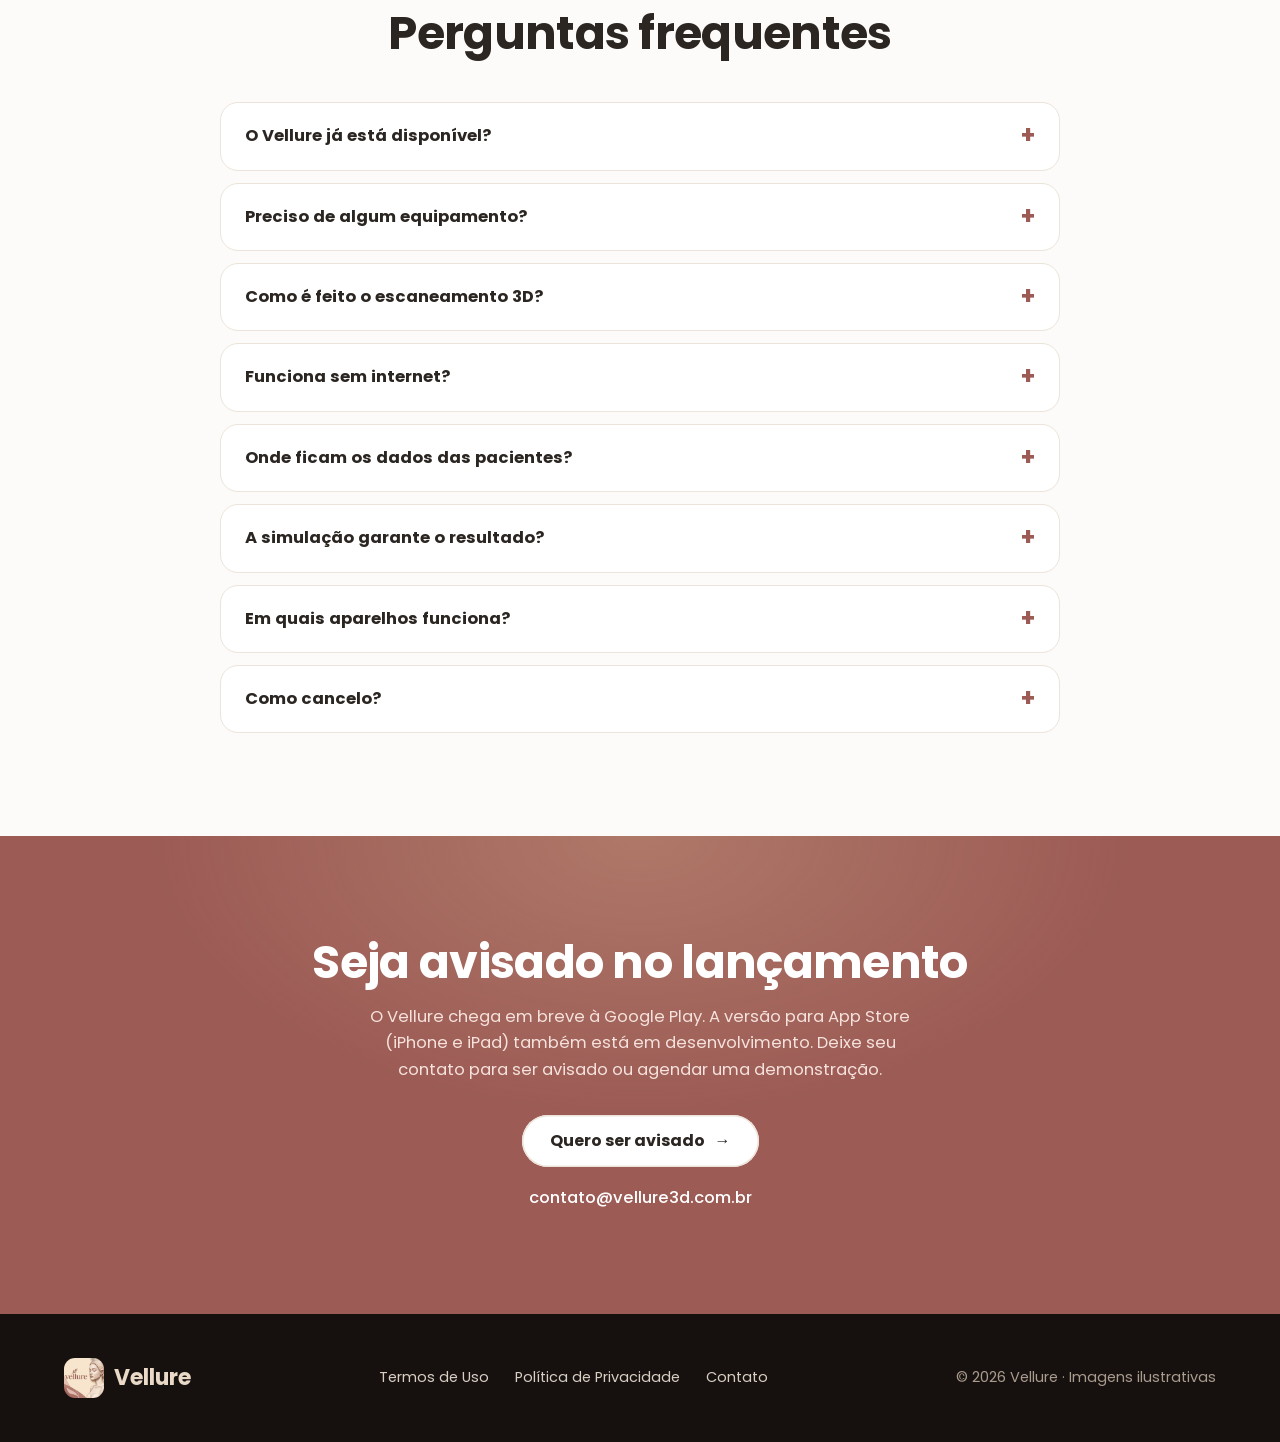
==== commit fa06f759: "Calculadora: custo pelo preço mensal de cada plano Co-Authored-By: Claude Opus 5.5 <noreply@anthropi" ====
--- a/index.html
+++ b/index.html
@@ -172,9 +172,9 @@
         <div class="campo"><label for="c-ga">Aumento que você espera no fechamento <output id="o-ga"></output></label><input type="range" id="c-ga" min="1" max="30" step="1" value="5"></div>
         <div class="campo"><span class="rotulo">Plano do Vellure</span>
           <div class="planos-calc" role="radiogroup" aria-label="Plano do Vellure">
-            <button type="button" role="radio" aria-checked="true" data-plano="Essencial" data-valor="237">Essencial</button>
-            <button type="button" role="radio" aria-checked="false" data-plano="Pro" data-valor="397">Pro</button>
-            <button type="button" role="radio" aria-checked="false" data-plano="Clínica" data-valor="476">Clínica</button>
+            <button type="button" role="radio" aria-checked="true" data-plano="Essencial" data-valor="297">Essencial</button>
+            <button type="button" role="radio" aria-checked="false" data-plano="Pro" data-valor="497">Pro</button>
+            <button type="button" role="radio" aria-checked="false" data-plano="Clínica" data-valor="597">Clínica</button>
           </div>
         </div>
       </div>
@@ -182,7 +182,7 @@
         <p>Faturamento a mais por mês (estimativa)</p>
         <div class="grande" id="r-rec">R$ 0</div>
         <div class="linha"><span>Procedimentos a mais por mês</span><b id="r-proc">0</b></div>
-        <div class="linha"><span id="r-plano">Custo do Vellure (Essencial, plano anual)</span><b id="r-custo">R$ 237/mês</b></div>
+        <div class="linha"><span id="r-plano">Custo do Vellure (Essencial, mensal)</span><b id="r-custo">R$ 297/mês</b></div>
         <div class="linha"><span>Procedimentos que pagam o mês</span><b id="r-paga">1</b></div>
         <p class="nota" style="color:#9E9288">Conta feita só com os números que você escolheu. Não é promessa de resultado.</p>
       </div>
@@ -308,7 +308,7 @@
 
   const $ = id => document.getElementById(id);
   const brl = v => 'R$ ' + Math.round(v).toLocaleString('pt-BR');
-  let custo = 237;
+  let custo = 297;
   const calc = () => {
     const av = +$('c-av').value, tk = +$('c-tk').value, fc = +$('c-fc').value, ga = +$('c-ga').value;
     $('o-av').textContent = av;
@@ -324,7 +324,7 @@
   document.querySelectorAll('.planos-calc button').forEach(b => b.addEventListener('click', () => {
     document.querySelectorAll('.planos-calc button').forEach(x => x.setAttribute('aria-checked', x === b));
     custo = +b.dataset.valor;
-    $('r-plano').textContent = 'Custo do Vellure (' + b.dataset.plano + ', plano anual)';
+    $('r-plano').textContent = 'Custo do Vellure (' + b.dataset.plano + ', mensal)';
     $('r-custo').textContent = brl(custo) + '/mês';
     calc();
   }));
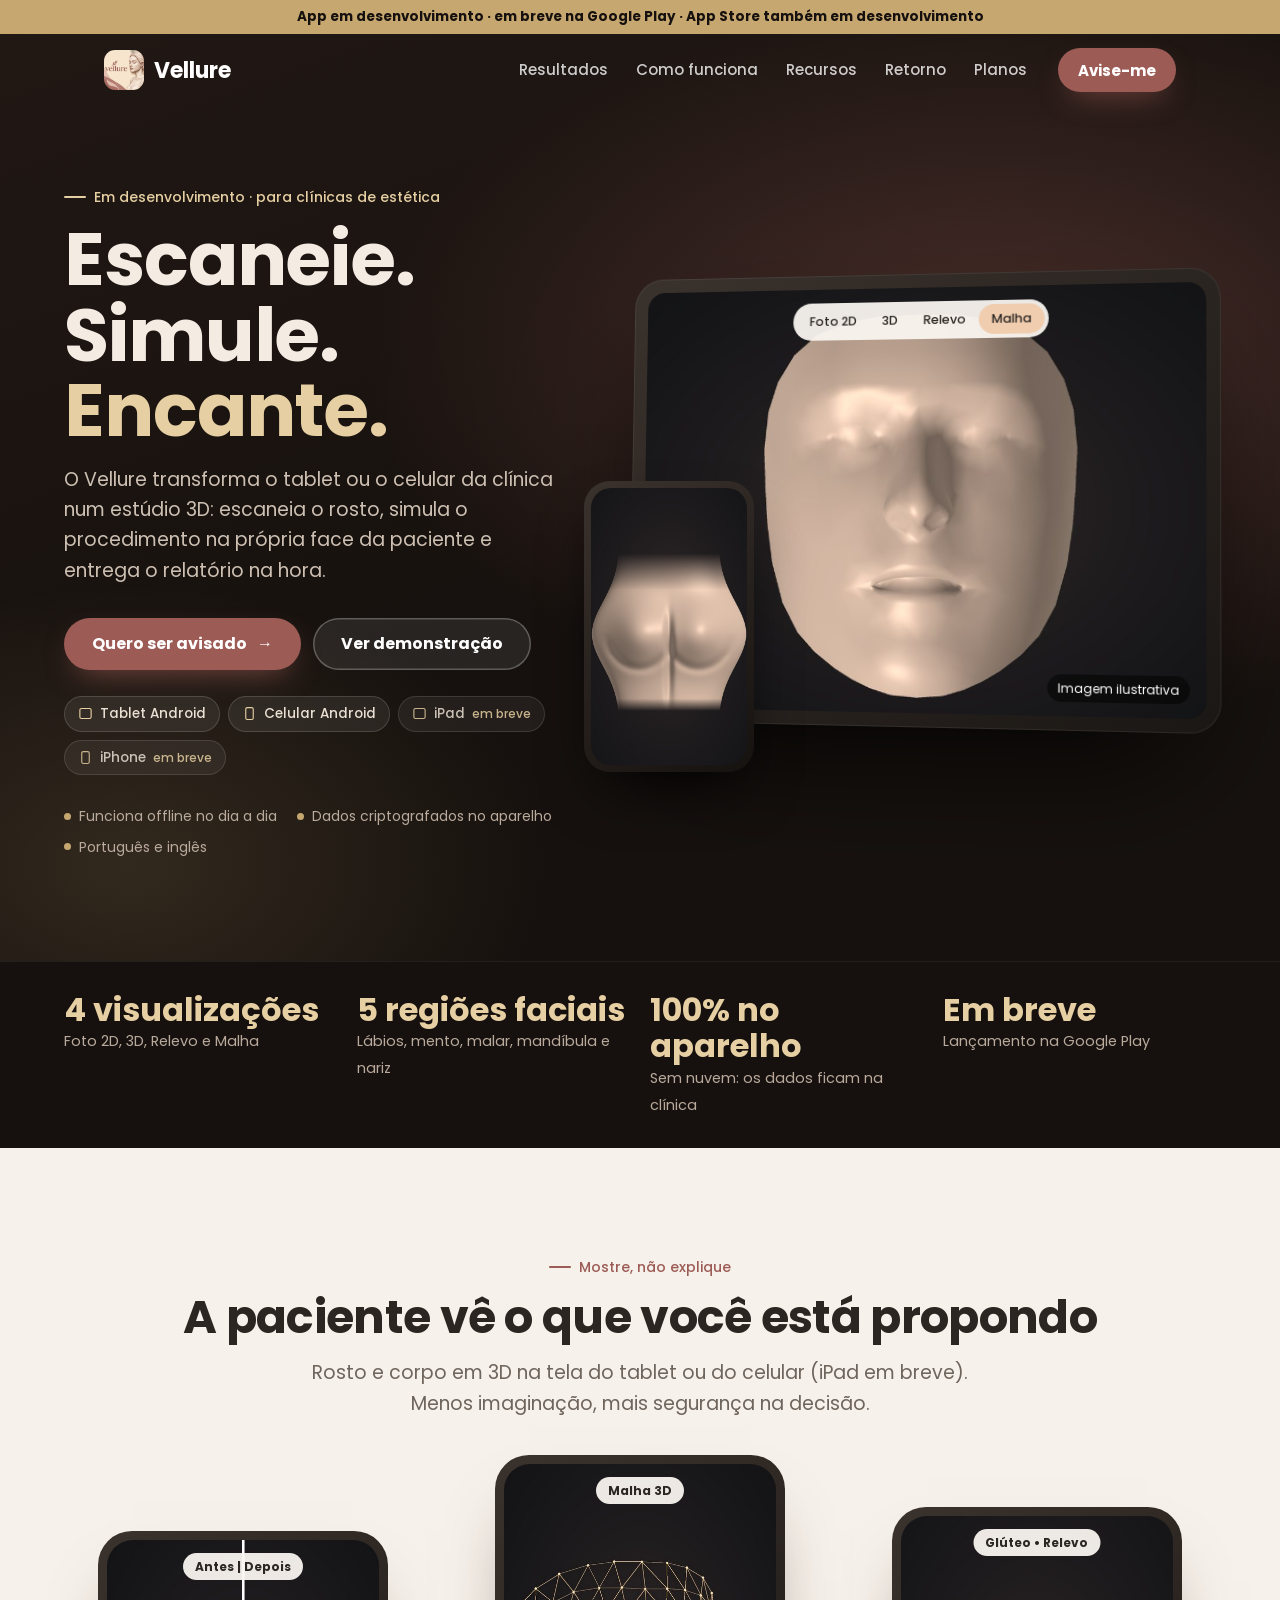
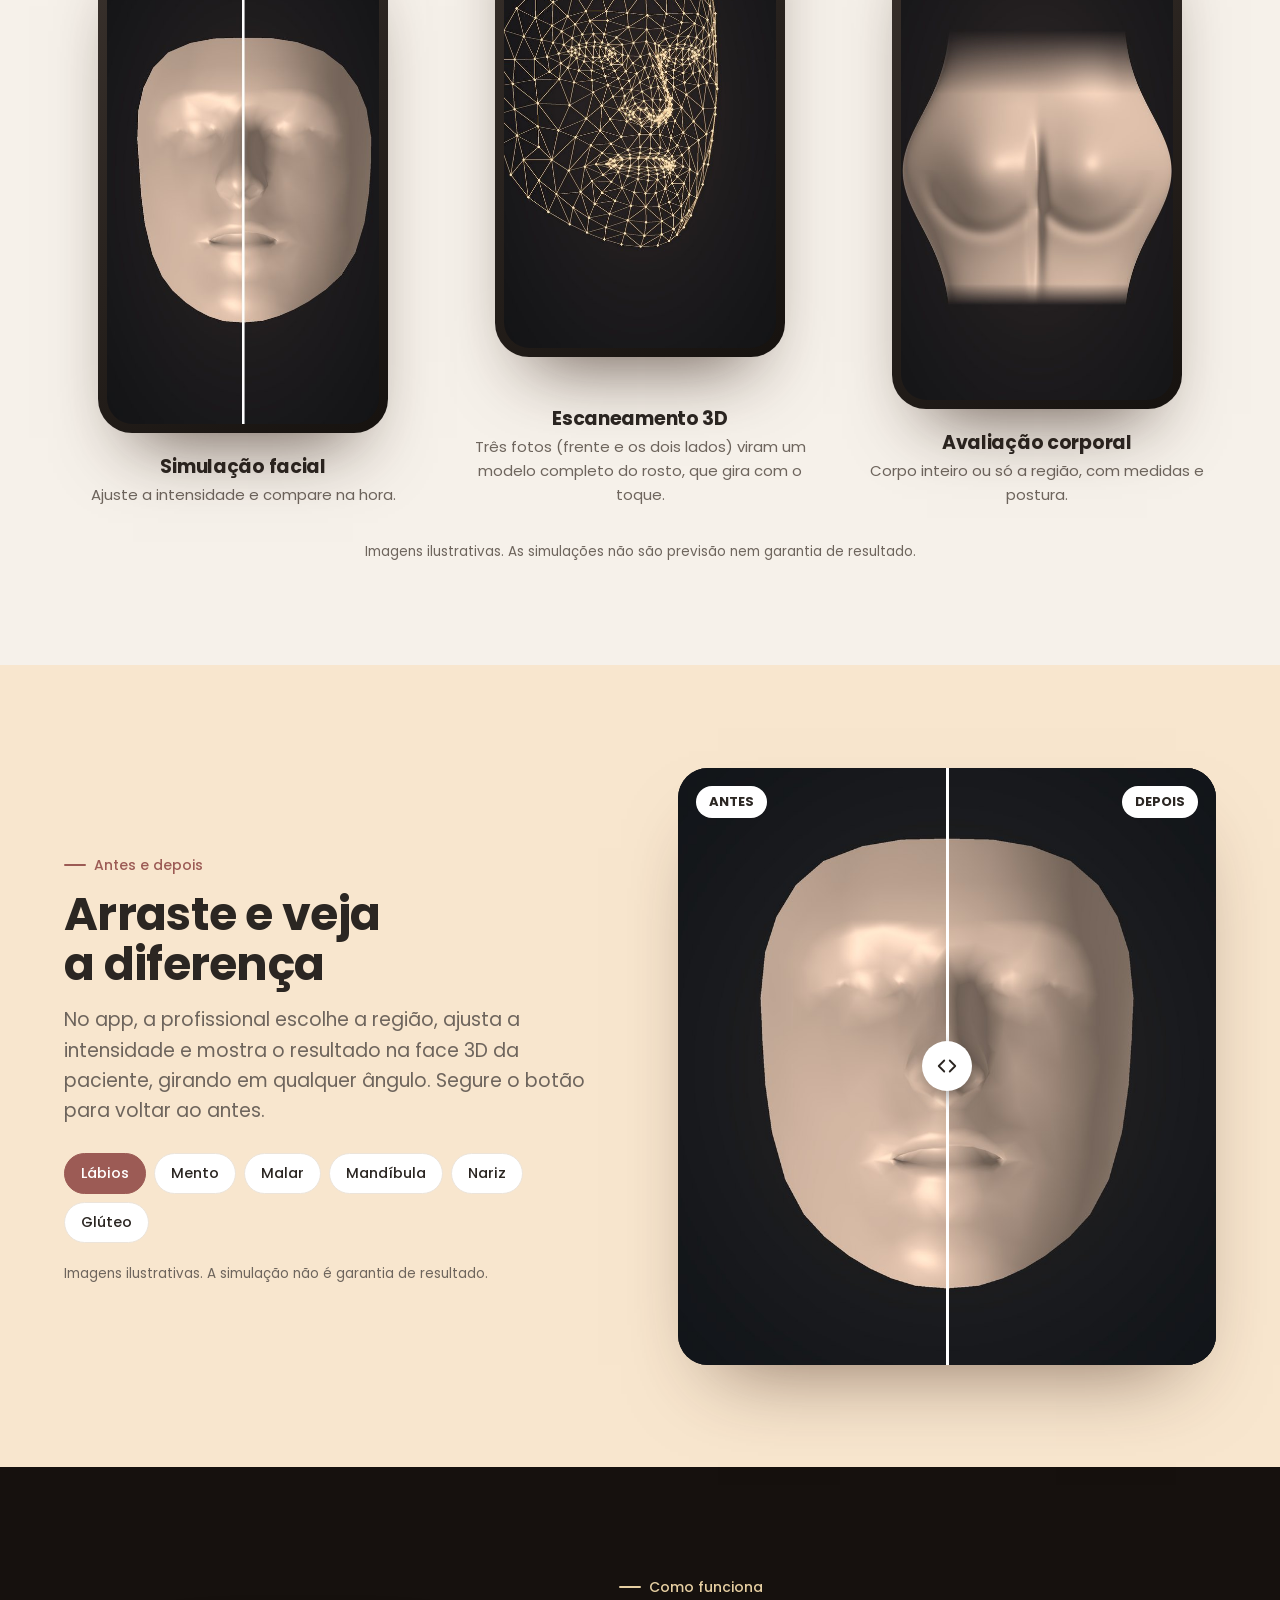
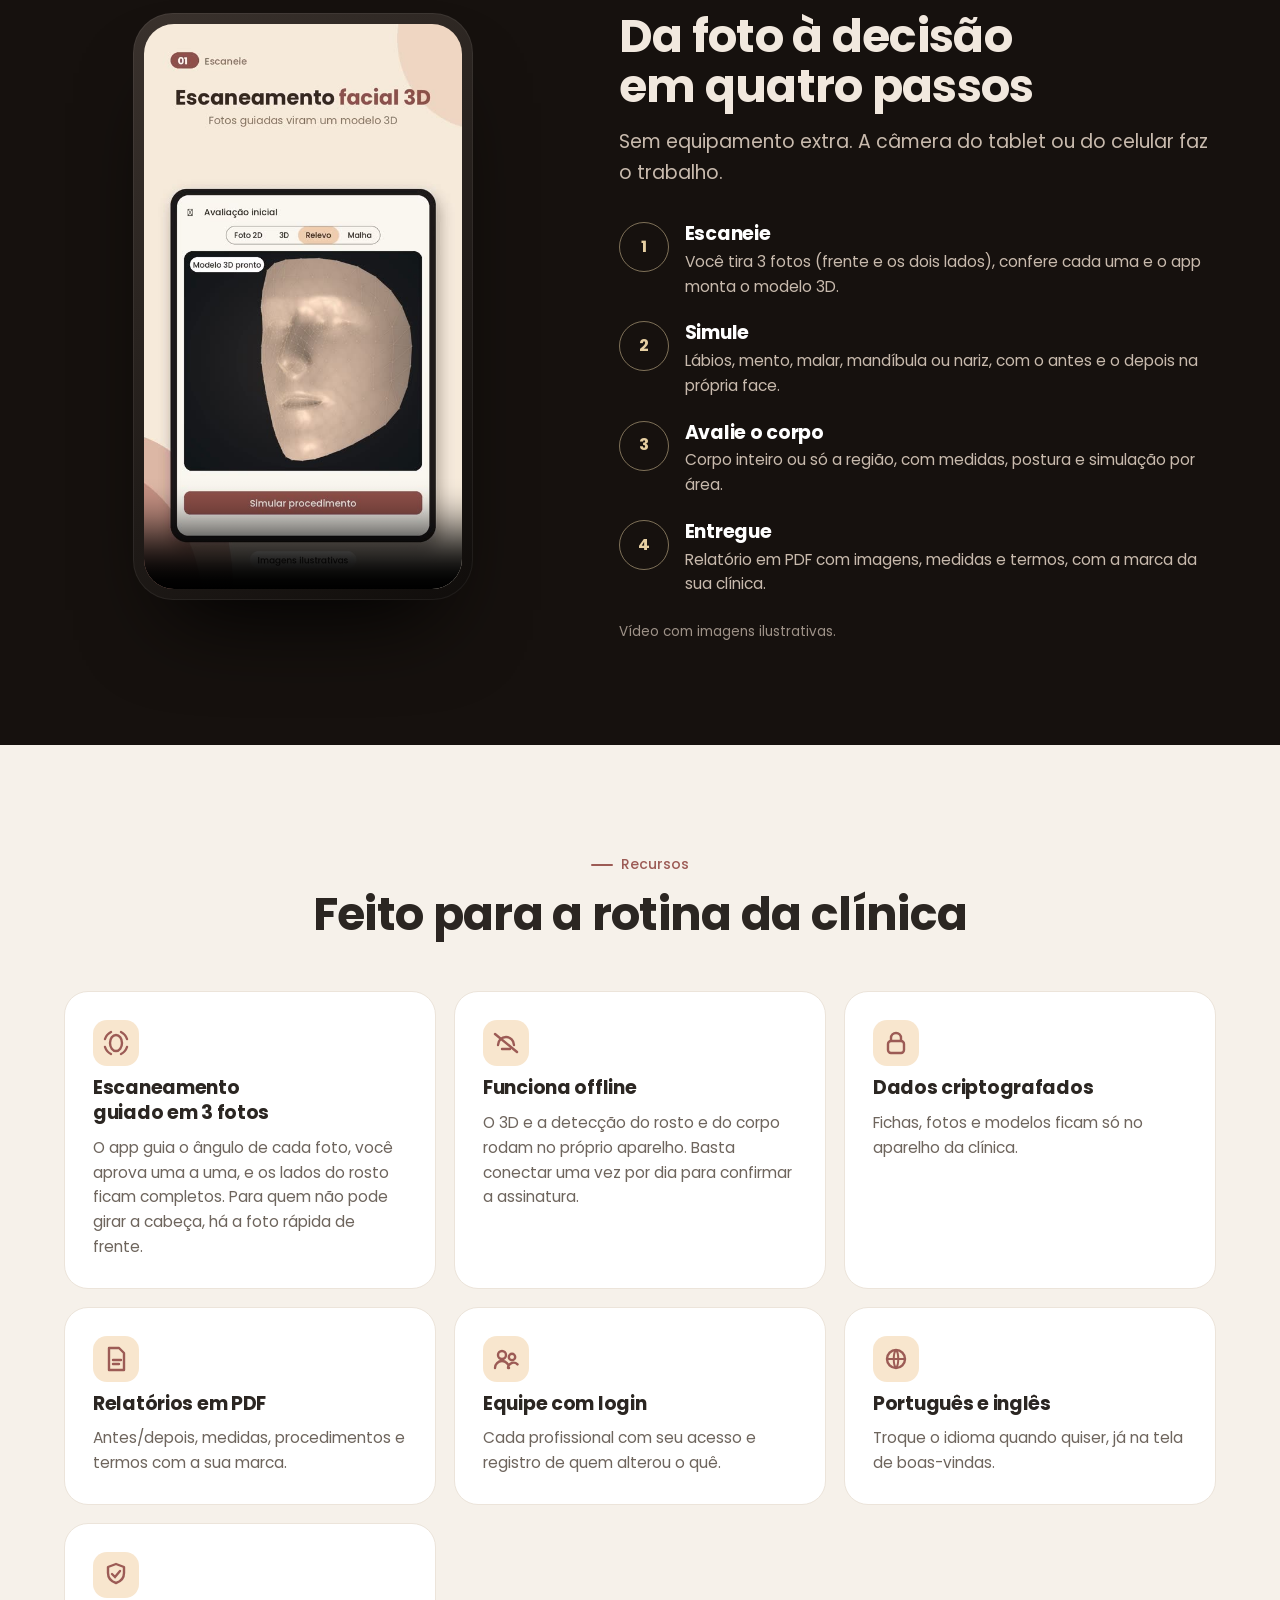
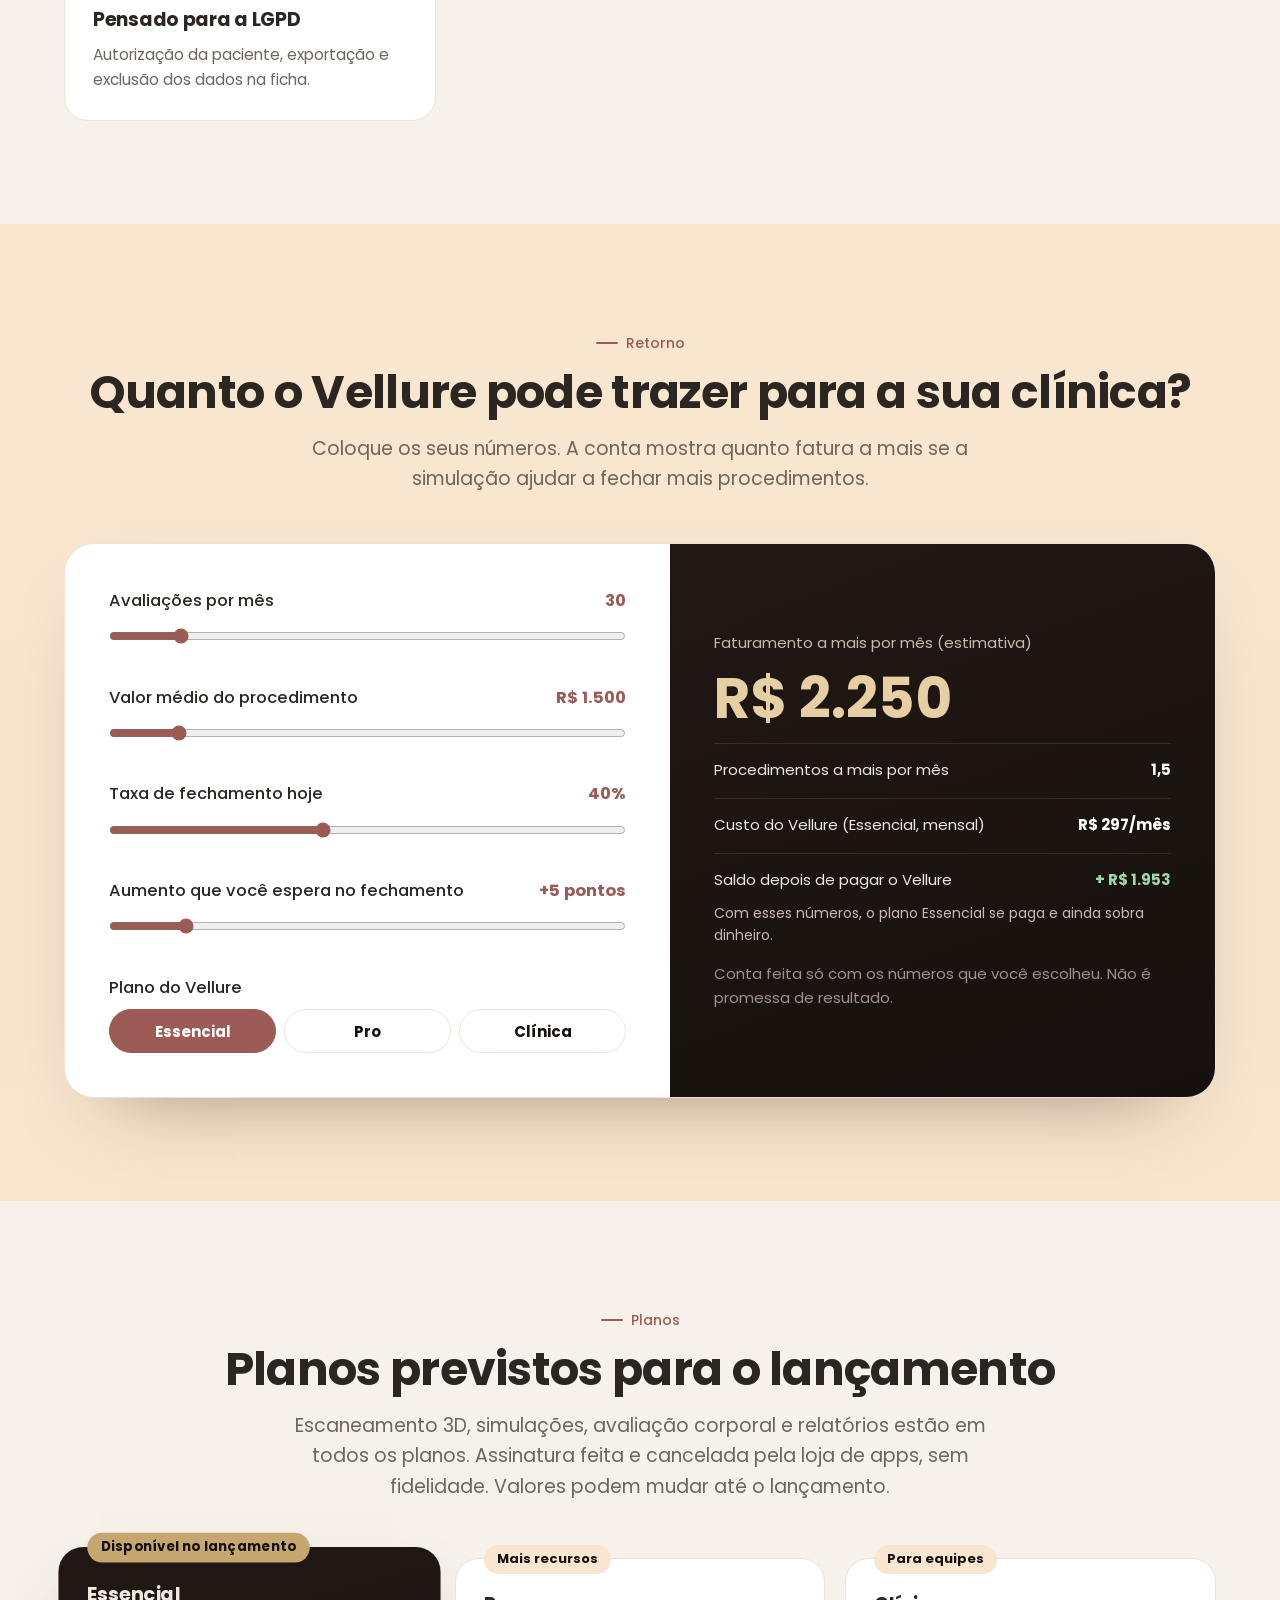
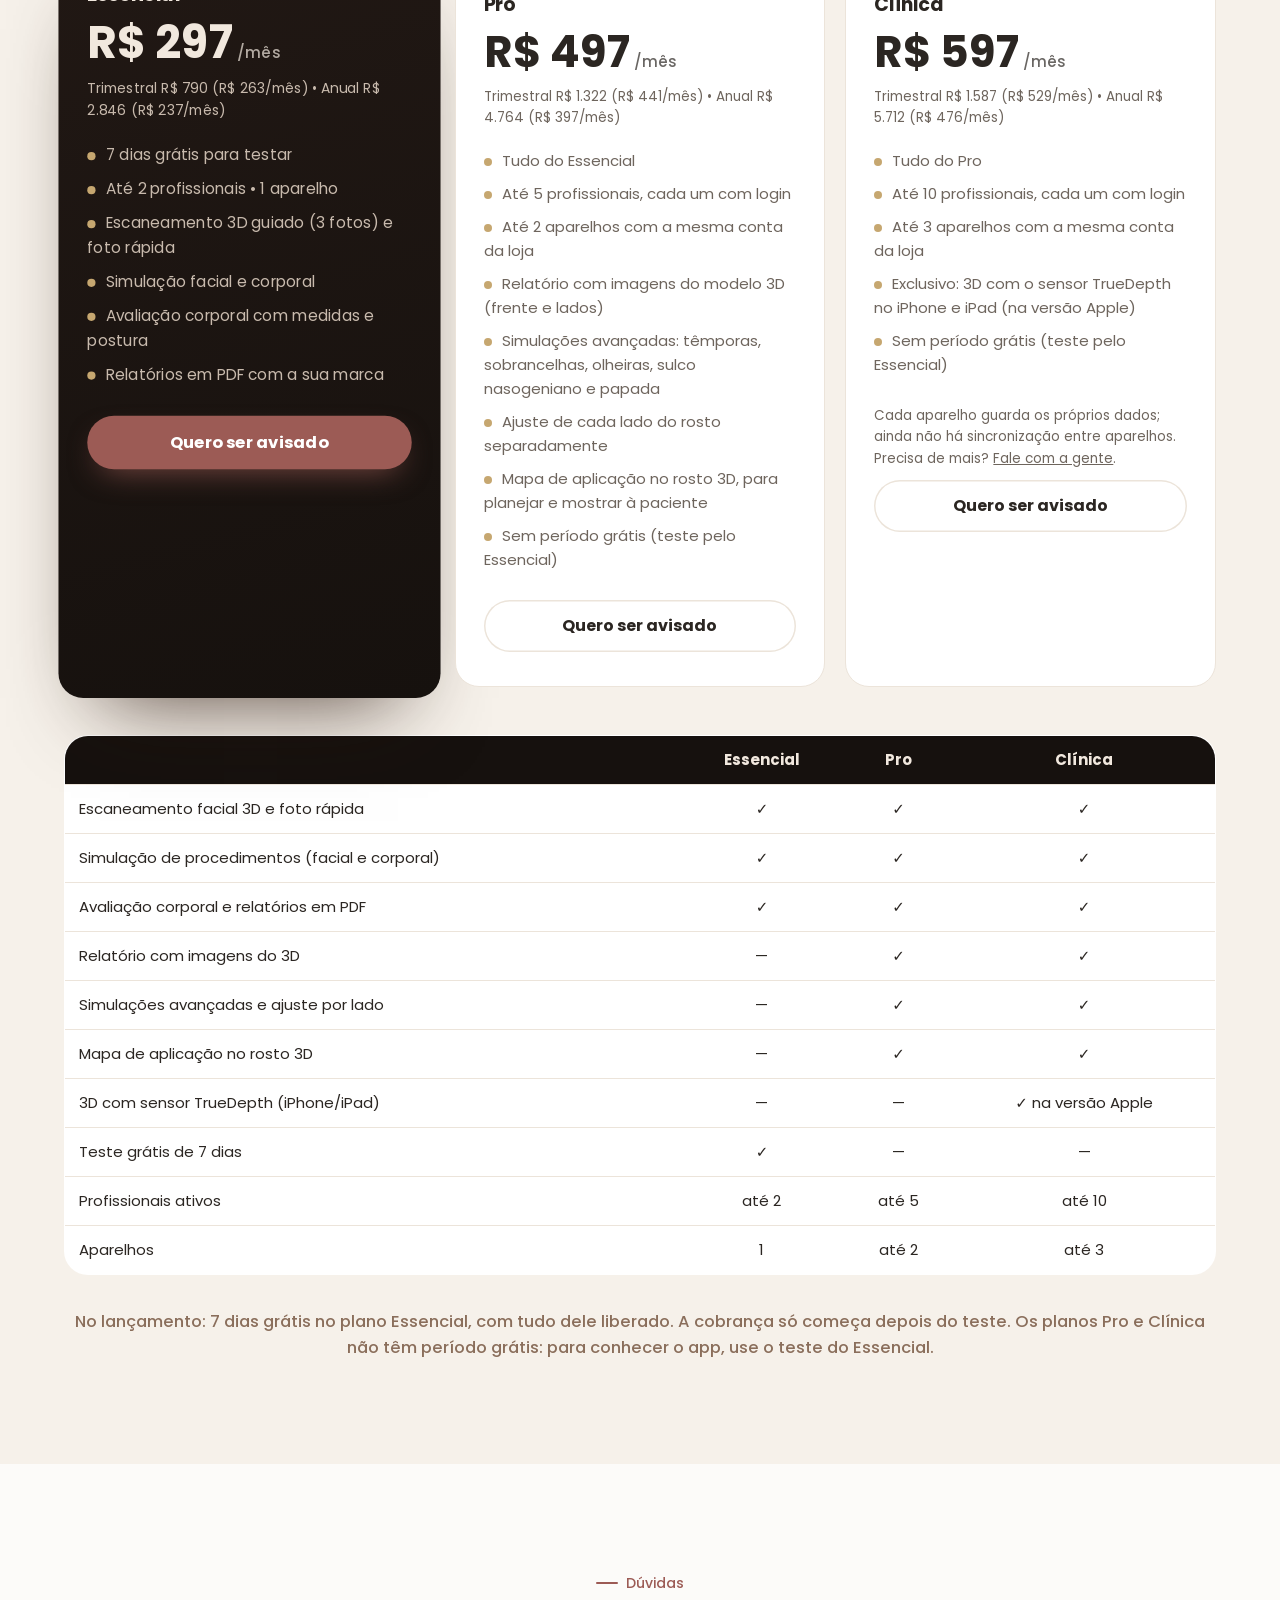
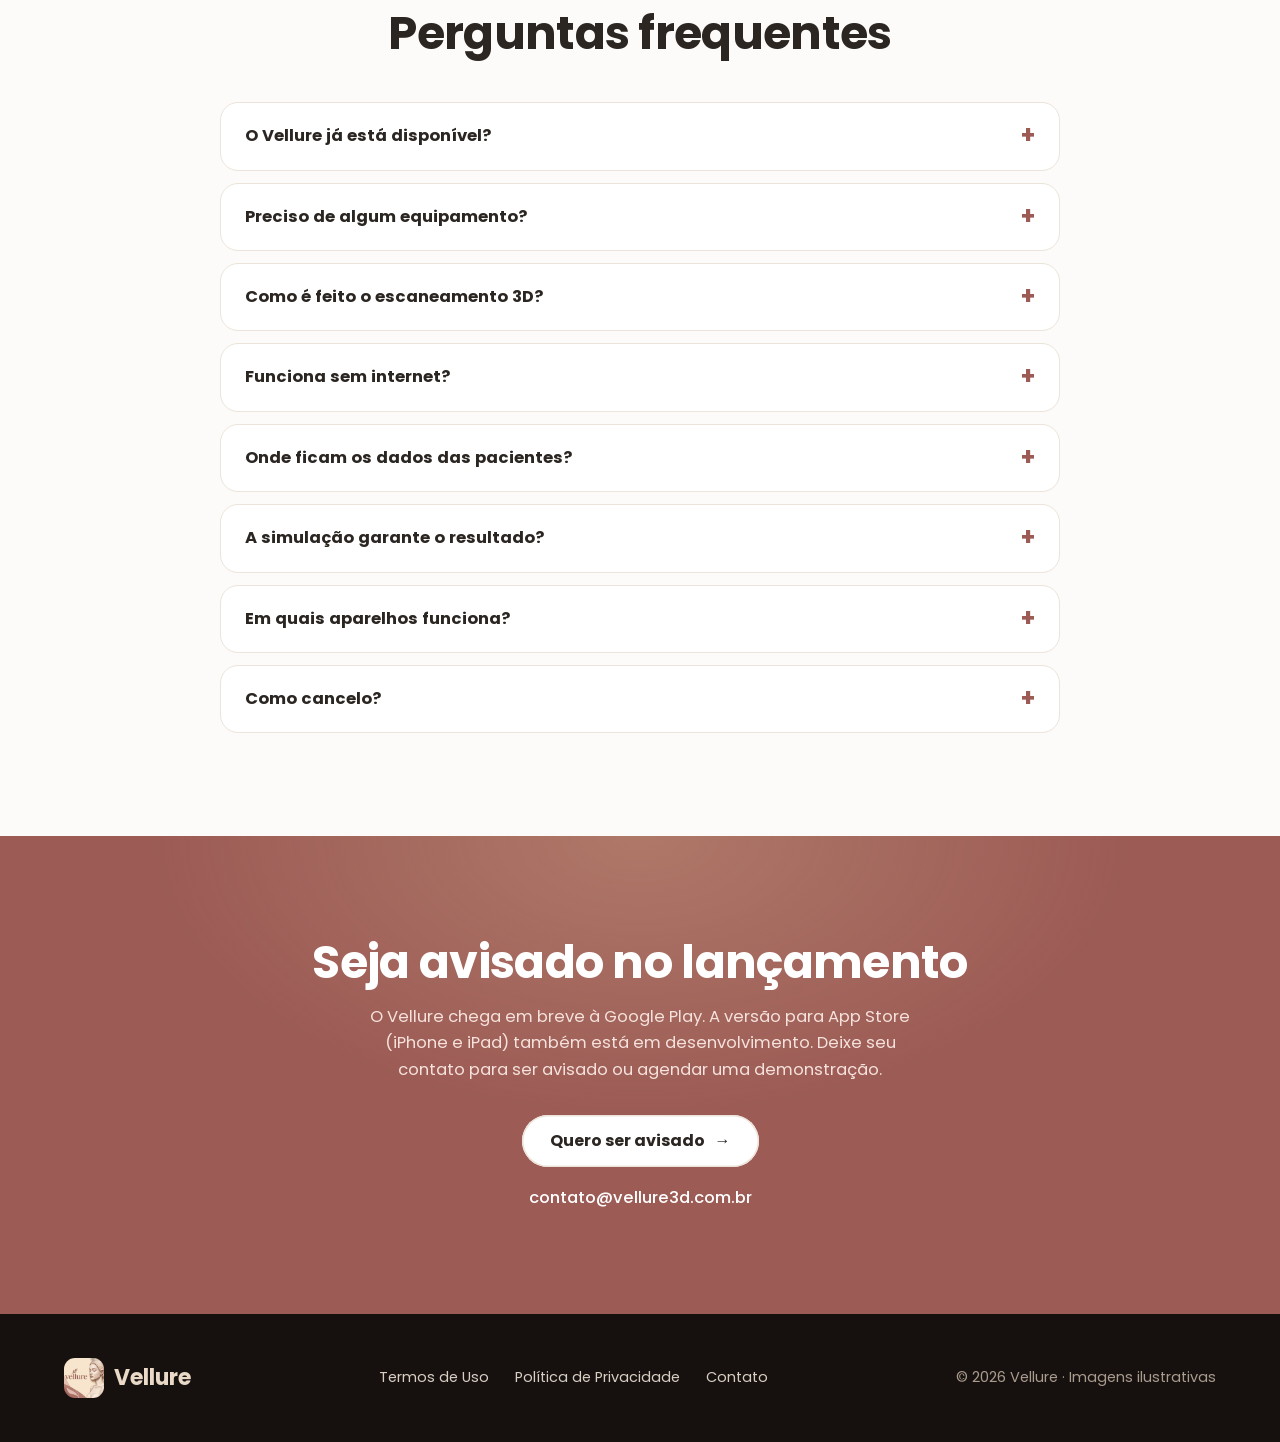
==== commit 54242159: "Calculadora: saldo depois de pagar o plano escolhido Co-Authored-By: Claude Opus 5.5 <noreply@anthro" ====
--- a/index.html
+++ b/index.html
@@ -20,7 +20,7 @@
 <link rel="apple-touch-icon" href="assets/icone.png">
 <meta name="theme-color" content="#16110E">
 <link rel="icon" href="assets/favicon.png">
-<link rel="stylesheet" href="style.css?v=6">
+<link rel="stylesheet" href="style.css?v=7">
 <script>document.documentElement.classList.add('js')</script>
 <script type="application/ld+json">{"@context": "https://schema.org", "@type": "Organization", "name": "Vellure", "url": "https://vellure3d.com.br/", "logo": "https://vellure3d.com.br/assets/icone.png", "email": "contato@vellure3d.com.br", "areaServed": "BR"}</script>
 <script type="application/ld+json">{"@context": "https://schema.org", "@type": "SoftwareApplication", "name": "Vellure", "applicationCategory": "MedicalApplication", "operatingSystem": "Android", "inLanguage": ["pt-BR", "en"], "url": "https://vellure3d.com.br/", "image": "https://vellure3d.com.br/assets/compartilhar.jpg", "description": "App para clínicas de estética: escaneamento facial 3D, simulação de procedimentos, avaliação corporal e relatórios em PDF no tablet ou celular.", "offers": {"@type": "Offer", "price": "297.00", "priceCurrency": "BRL", "description": "Plano Essencial mensal (previsto), com 7 dias grátis"}}</script>
@@ -183,7 +183,8 @@
         <div class="grande" id="r-rec">R$ 0</div>
         <div class="linha"><span>Procedimentos a mais por mês</span><b id="r-proc">0</b></div>
         <div class="linha"><span id="r-plano">Custo do Vellure (Essencial, mensal)</span><b id="r-custo">R$ 297/mês</b></div>
-        <div class="linha"><span>Procedimentos que pagam o mês</span><b id="r-paga">1</b></div>
+        <div class="linha"><span>Saldo depois de pagar o Vellure</span><b id="r-saldo">R$ 0</b></div>
+        <p class="saldo-nota" id="r-nota"></p>
         <p class="nota" style="color:#9E9288">Conta feita só com os números que você escolheu. Não é promessa de resultado.</p>
       </div>
     </div>
@@ -318,7 +319,14 @@
     const extra = av * Math.min(ga, 100 - fc) / 100;
     $('r-proc').textContent = extra.toLocaleString('pt-BR', { maximumFractionDigits: 1 });
     $('r-rec').textContent = brl(extra * tk);
-    $('r-paga').textContent = Math.max(1, Math.ceil(custo / tk));
+    const ganho = extra * tk, saldo = ganho - custo;
+    const plano = document.querySelector('.planos-calc button[aria-checked="true"]').dataset.plano;
+    $('r-saldo').textContent = (saldo >= 0 ? '+ ' : '− ') + brl(Math.abs(saldo));
+    $('r-saldo').className = saldo >= 0 ? 'pos' : 'neg';
+    const precisa = Math.ceil(custo / tk);
+    $('r-nota').textContent = saldo >= 0
+      ? 'Com esses números, o plano ' + plano + ' se paga e ainda sobra dinheiro.'
+      : 'Com esses números, o plano ' + plano + ' ainda não se paga. Ele se paga com ' + precisa + (precisa === 1 ? ' procedimento' : ' procedimentos') + ' a mais por mês.';
   };
   ['c-av', 'c-tk', 'c-fc', 'c-ga'].forEach(id => $(id).addEventListener('input', calc));
   document.querySelectorAll('.planos-calc button').forEach(b => b.addEventListener('click', () => {
--- a/style.css
+++ b/style.css
@@ -149,6 +149,9 @@
 .calc-out .linha{display:flex;justify-content:space-between;gap:12px;border-top:1px solid rgba(255,255,255,.1);padding-top:14px;font-size:15px}
 .calc-out .linha b{color:#fff;white-space:nowrap;flex:0 0 auto}
 .calc-out .linha span{flex:1 1 auto;min-width:0}
+.calc-out .linha b.pos{color:#9FD8A6}
+.calc-out .linha b.neg{color:#F0A49B}
+.calc-out .saldo-nota{font-size:14px;color:#C8BAAD;margin-top:-6px}
 
 /* planos */
 .planos{display:grid;grid-template-columns:repeat(3,minmax(0,1fr));gap:20px;margin-top:56px;align-items:stretch;text-align:left}
